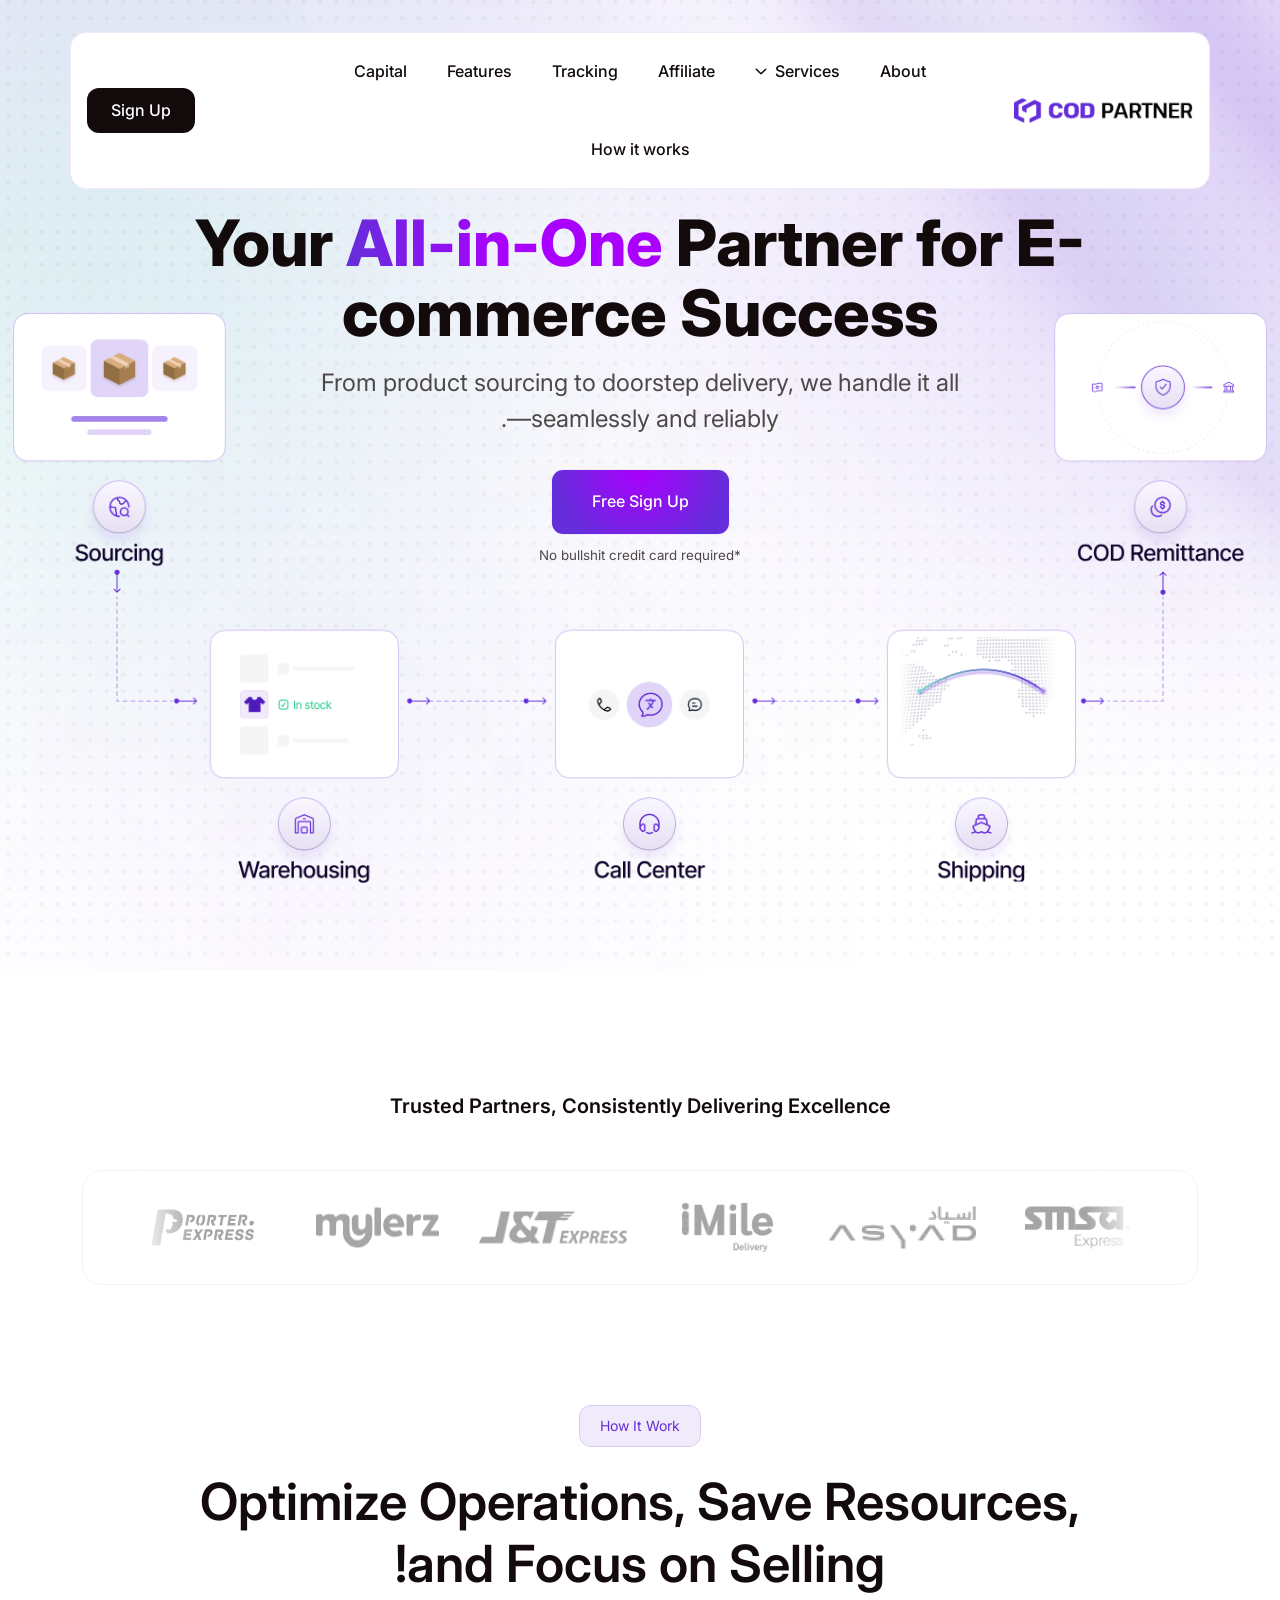
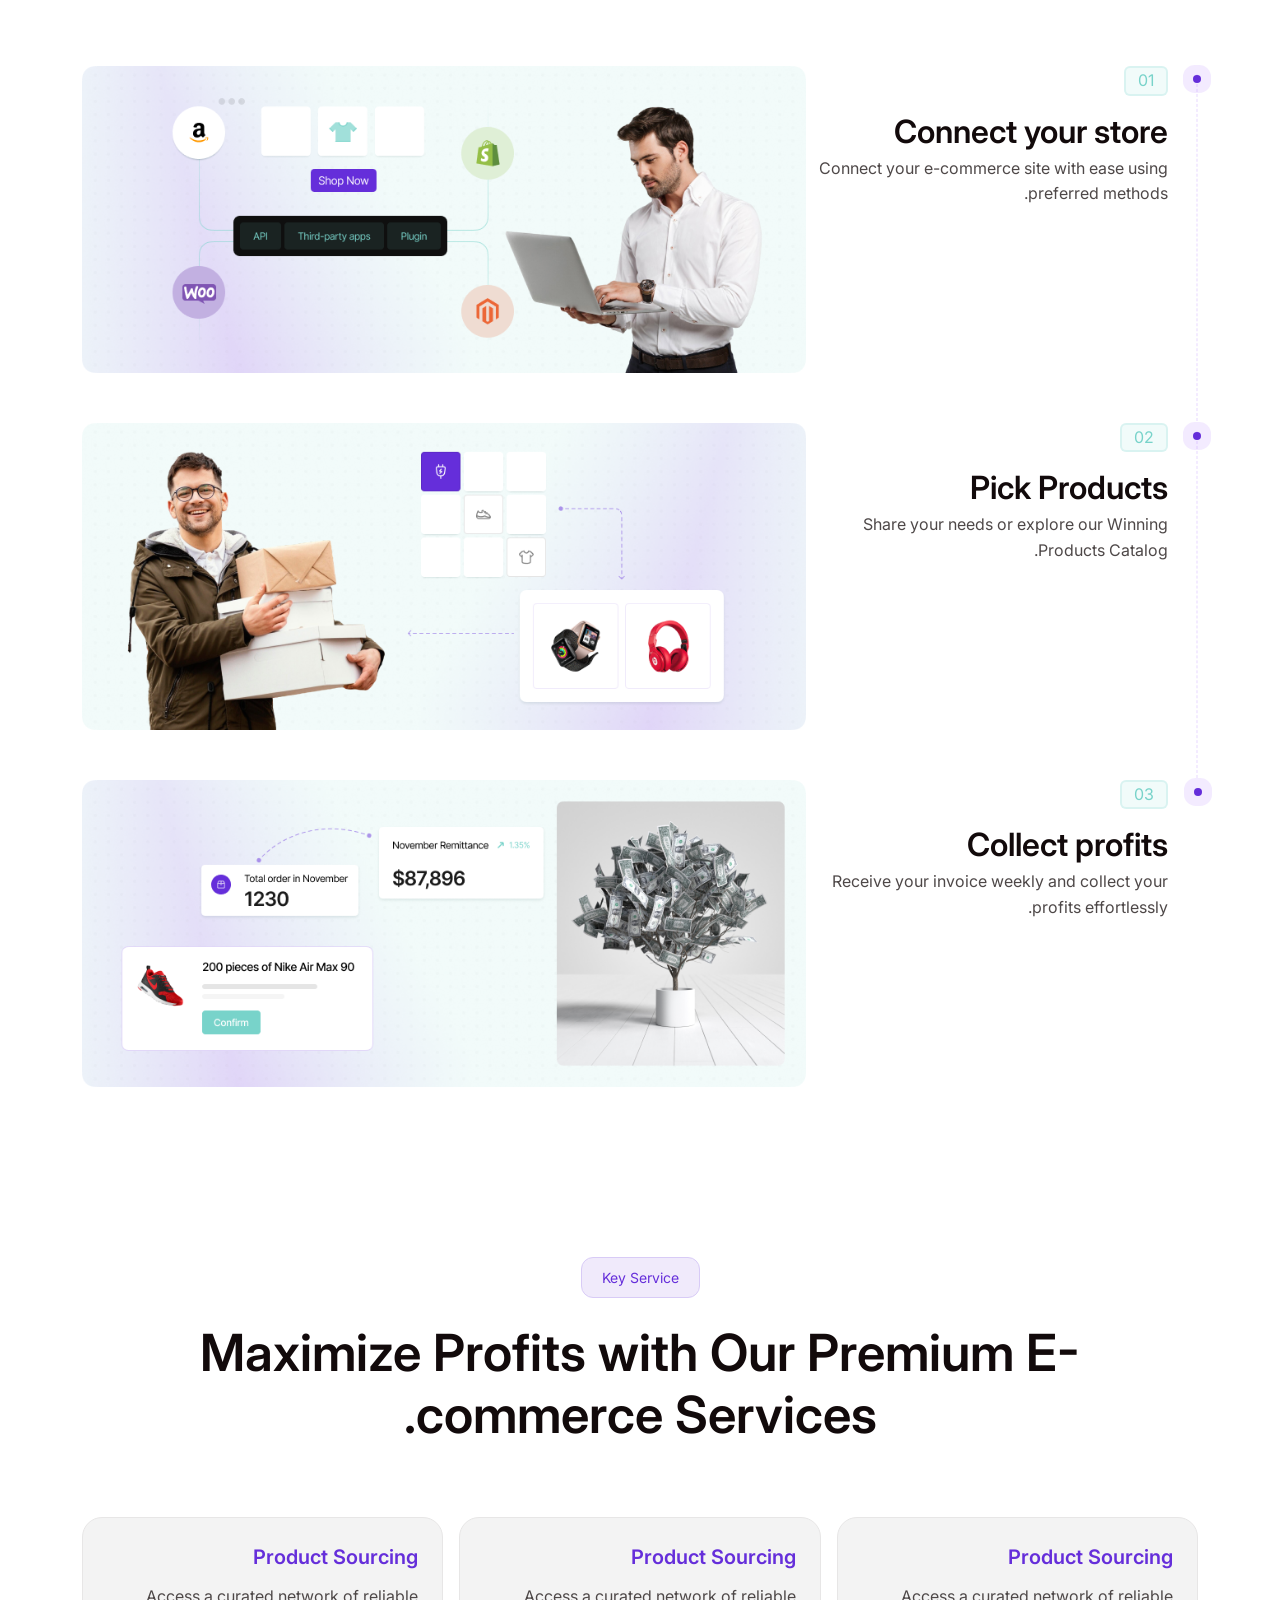
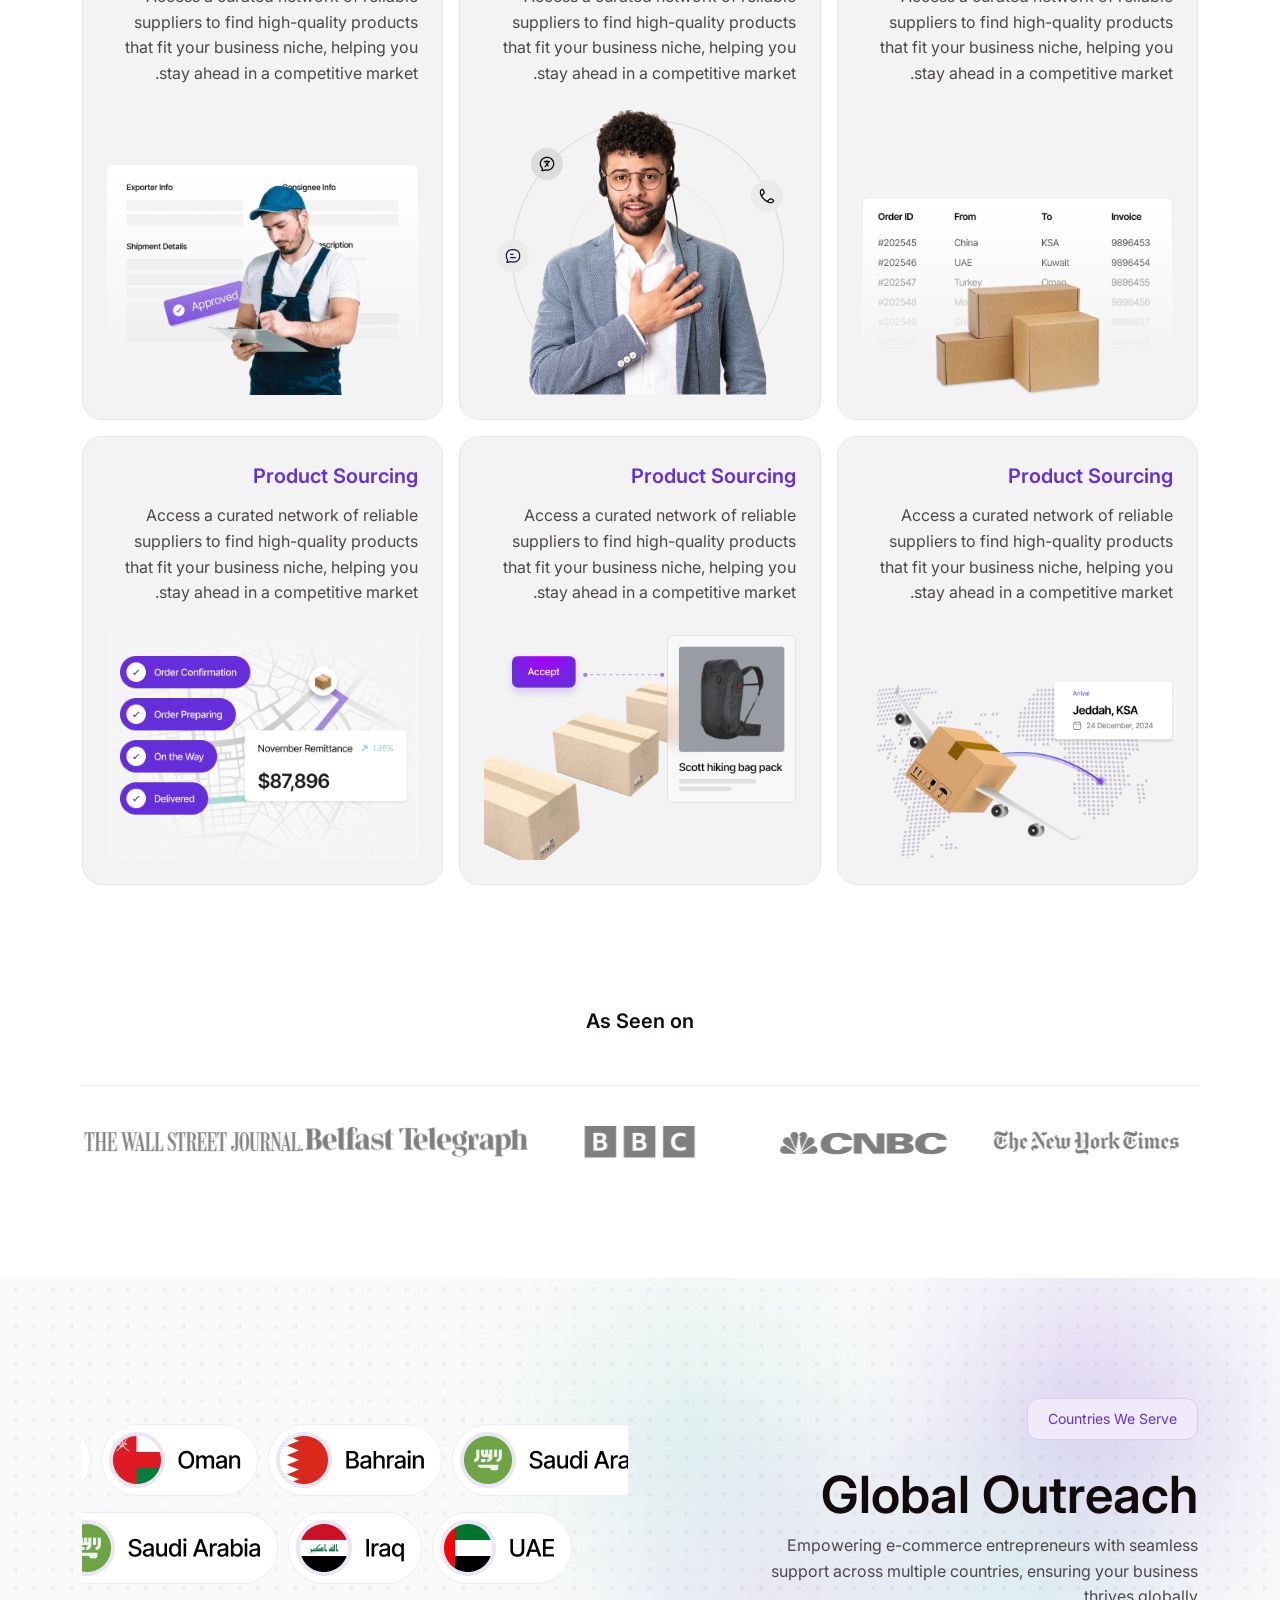
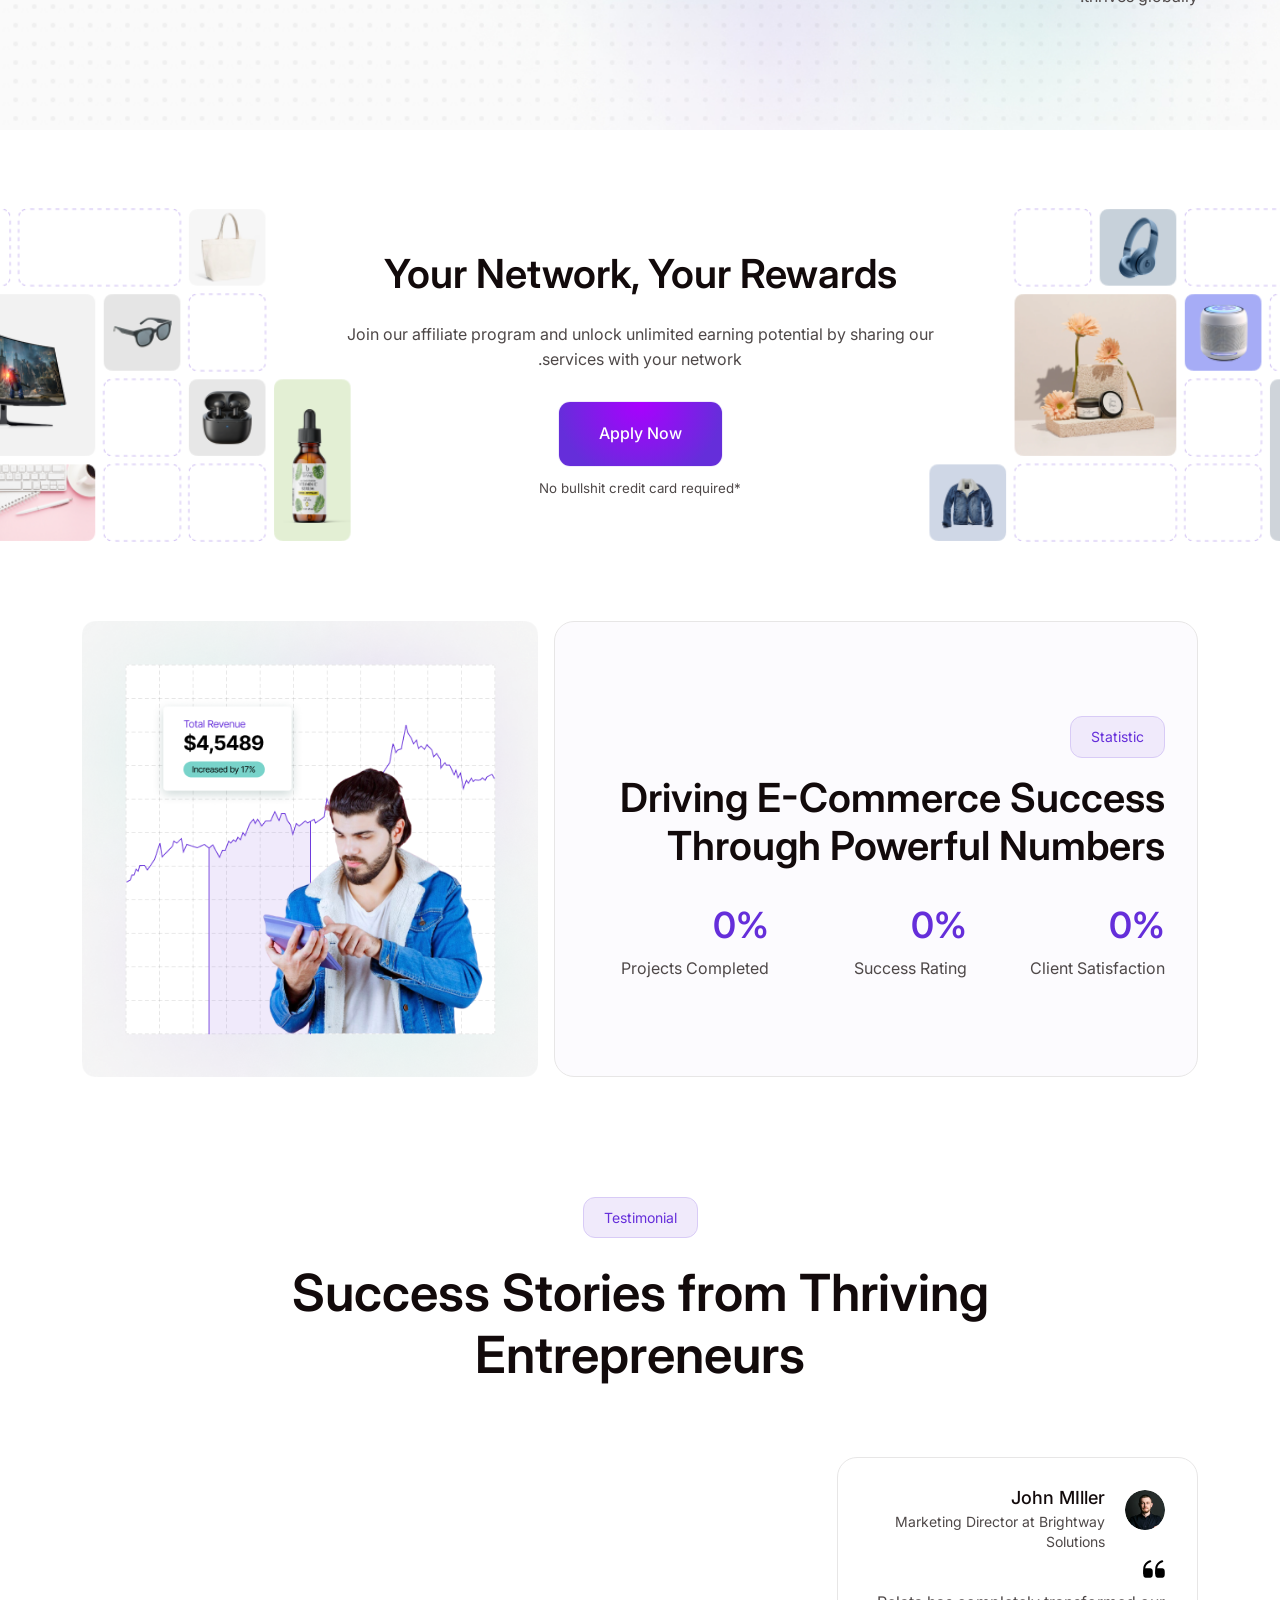
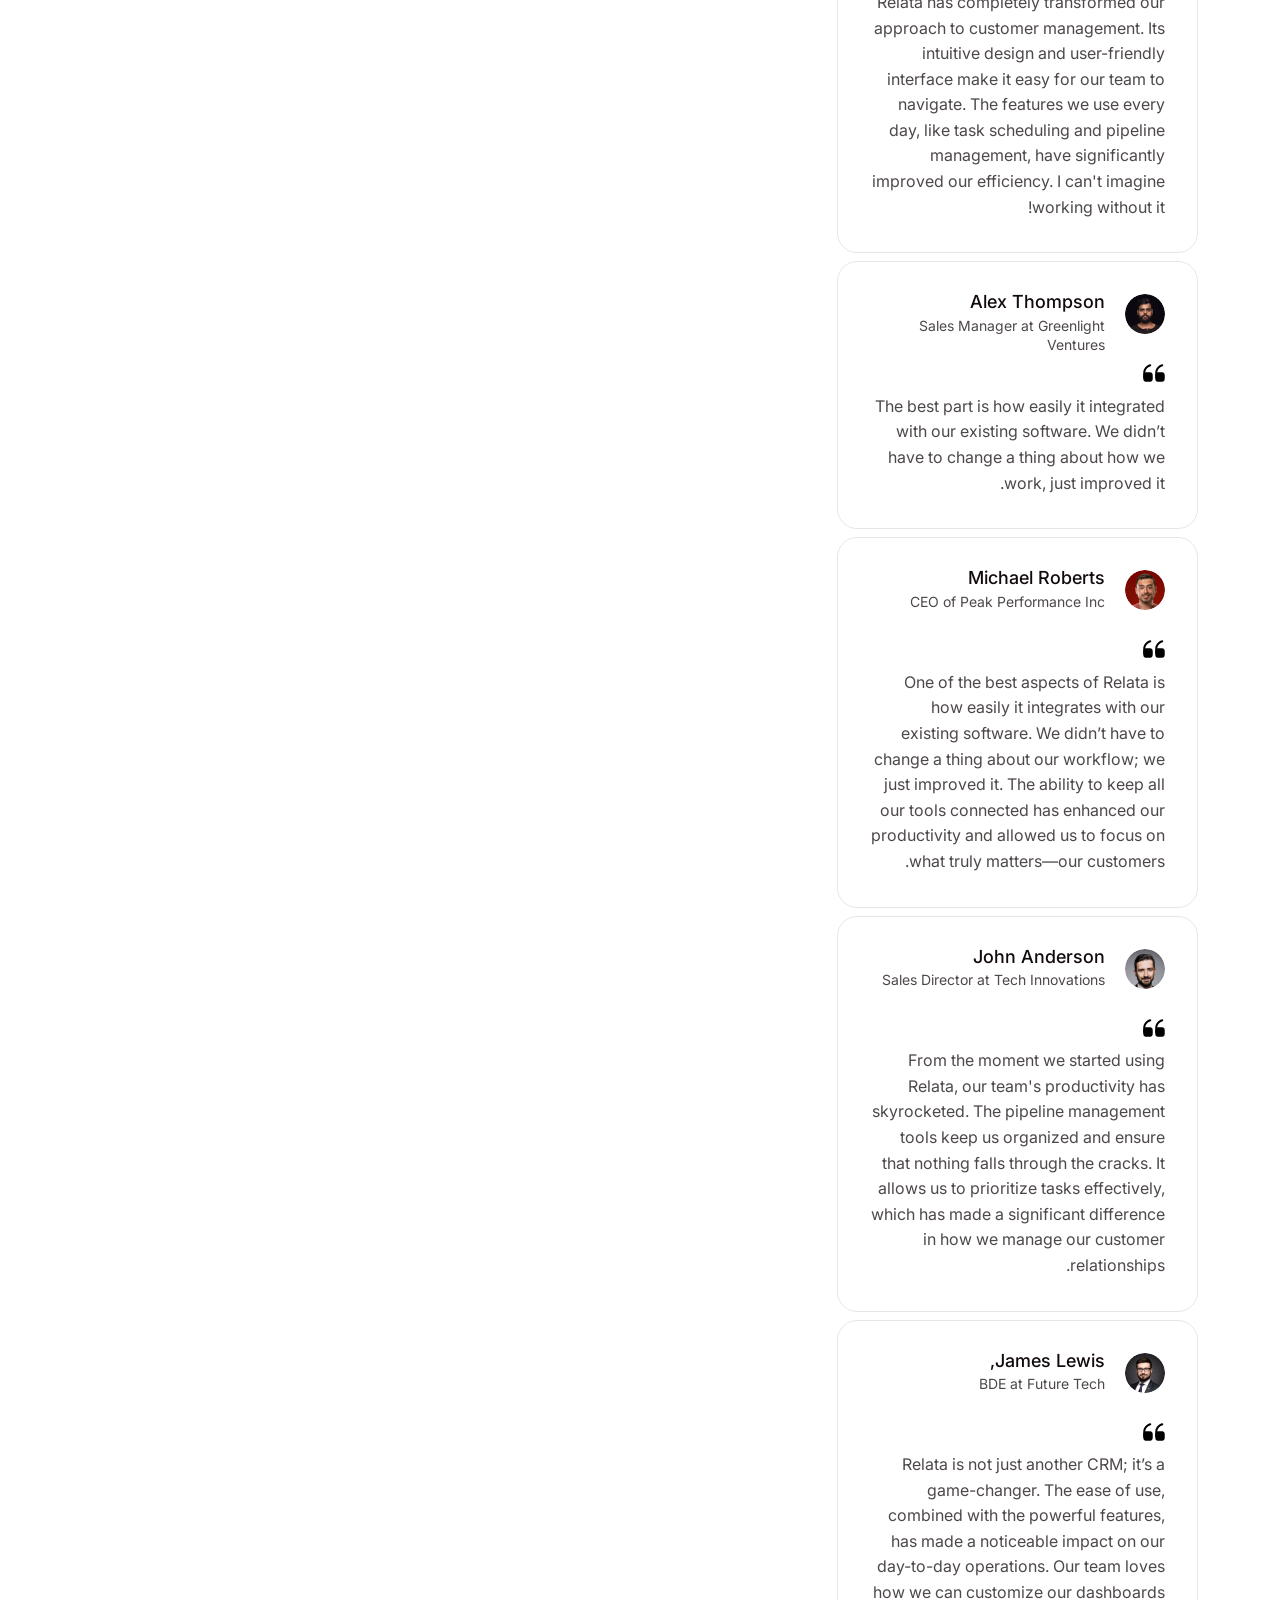
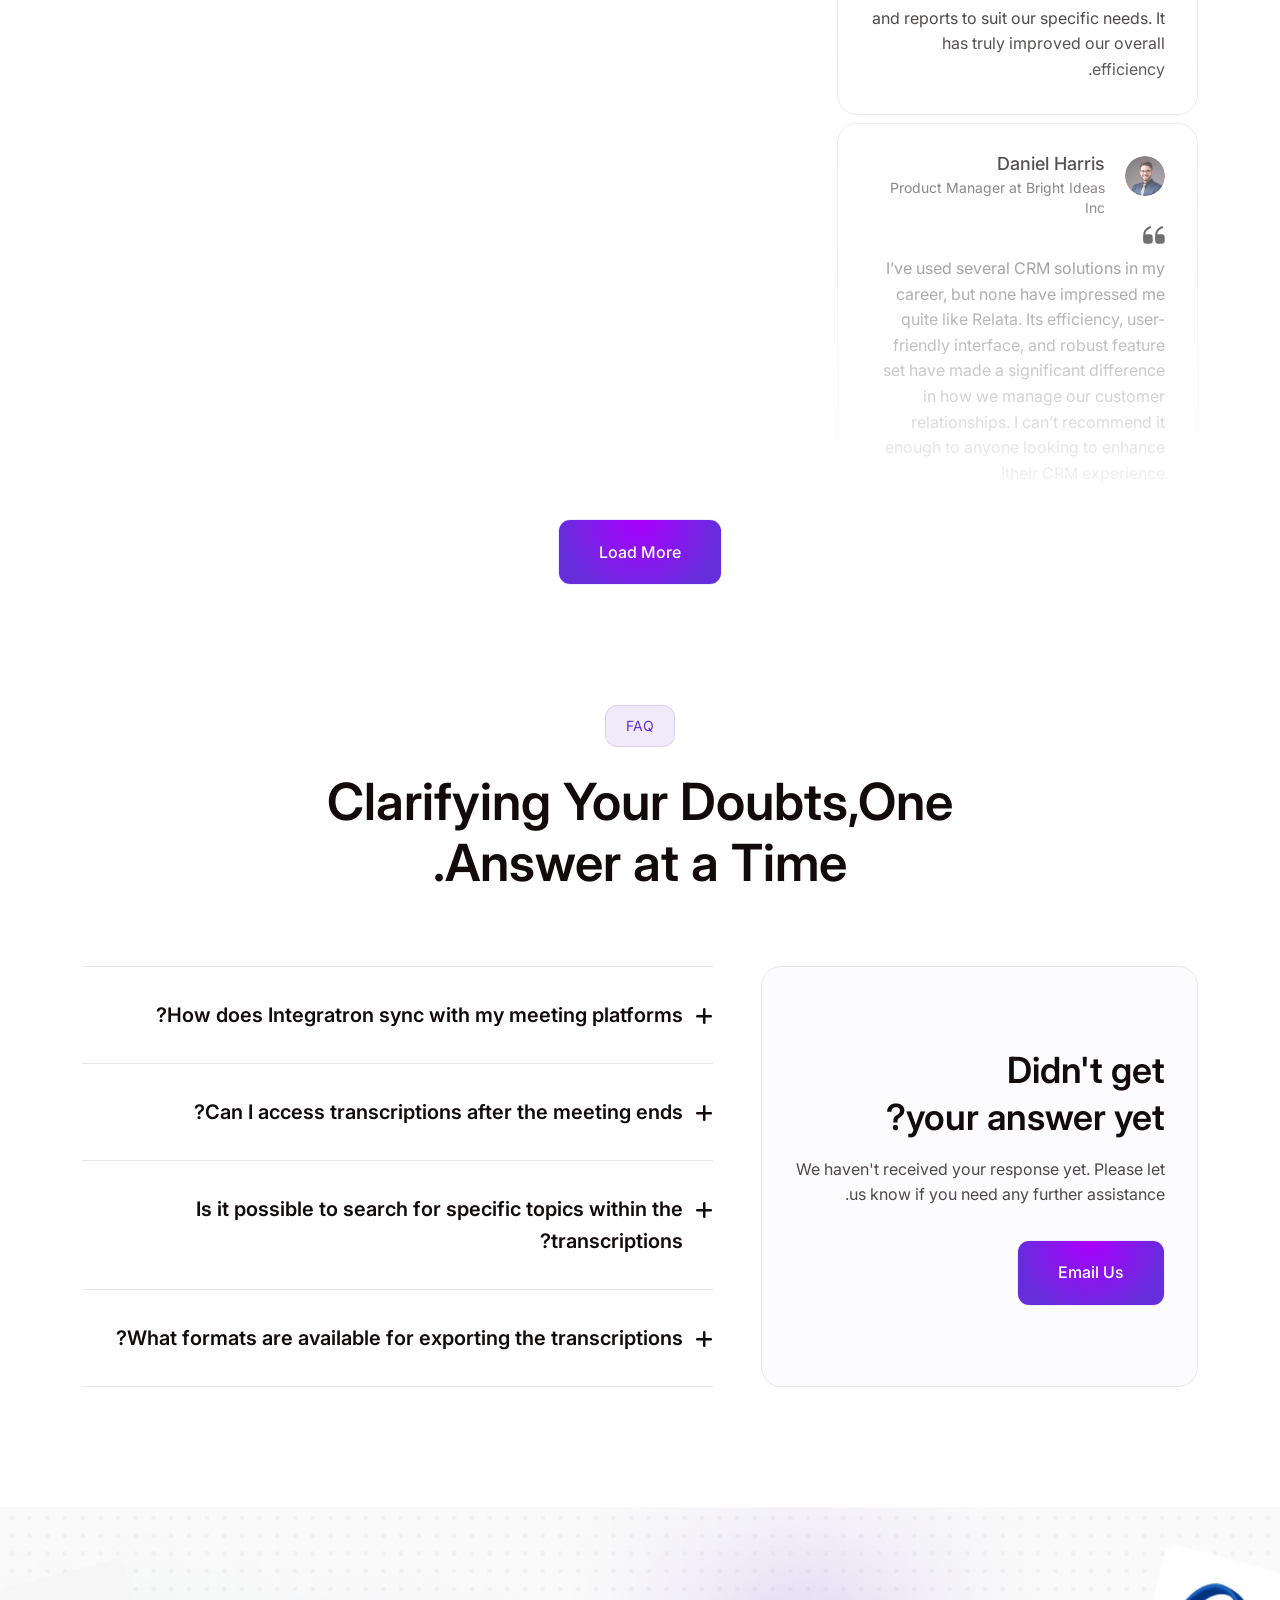
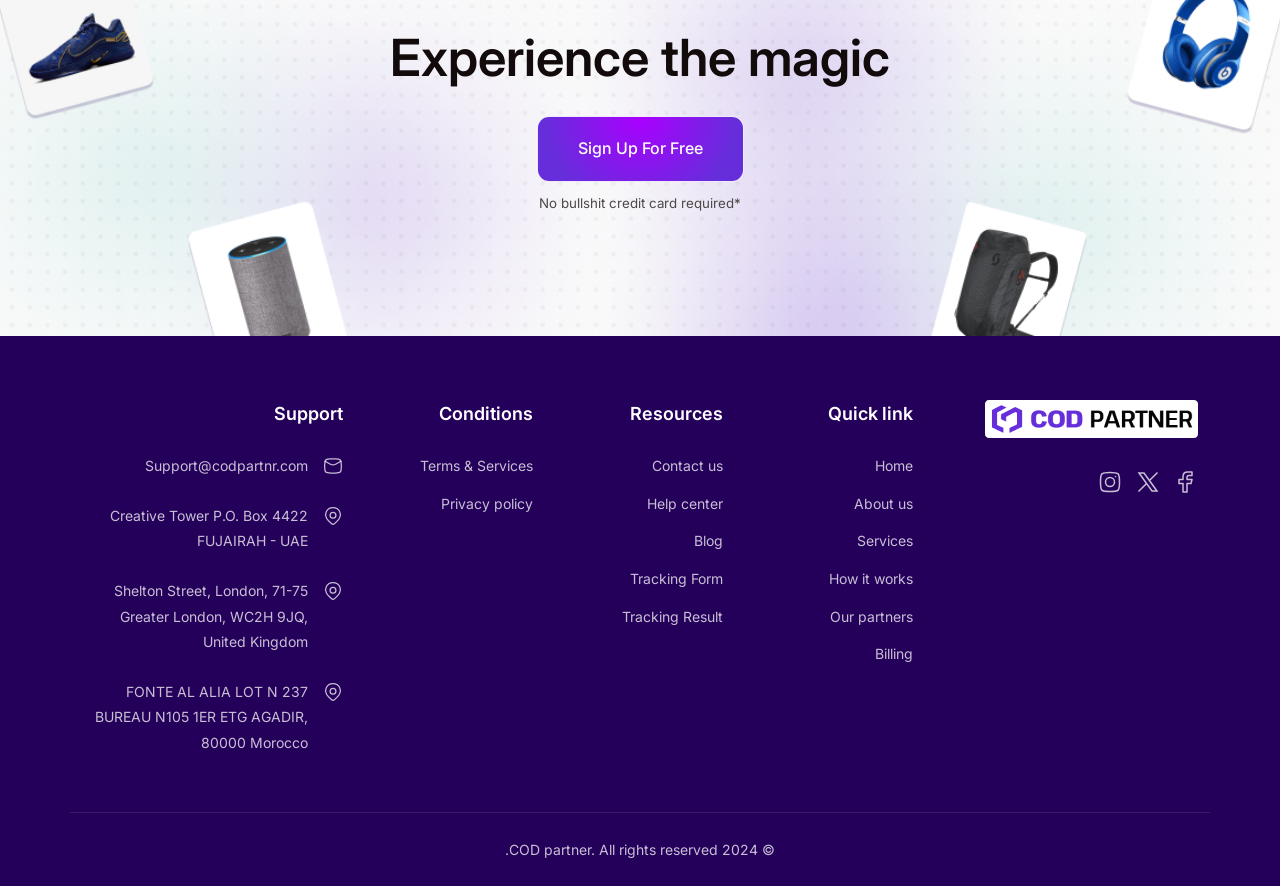
==== index.html @ 8f7ece94 "Added All Files" ====
<!DOCTYPE html>
<html lang="en" dir="rtl">

<head>
    <!-- Metadata and basic document setup -->
    <meta charset="UTF-8"> <!-- Character encoding for the document -->
    <meta name="viewport" content="width=device-width, initial-scale=1.0"> <!-- Makes the website responsive -->
    <meta http-equiv="X-UA-Compatible" content="ie=edge"> <!-- Ensures compatibility with older versions of IE -->
    <title>Cod-Partner | Your All-in-One Partner for E-commerce Success</title> <!-- Title of the document -->

    <!-- Favicon -->
    <link rel="icon" type="image/x-icon" href="./assets/images/favicon.ico"> <!-- Shortcut icon -->

    <!-- CSS files -->
    <link rel="stylesheet" href="./assets/css/main.css">
    <link rel="stylesheet" href="./assets/css/mobile-menu.css">
    <link rel="stylesheet" href="./assets/css/responsive.css">
    <link rel="stylesheet" href="./assets/css/rtl.css">
</head>

<body>

    <div class="page__wrapper">
        <!-- Navbar--area -->
         
        <div class="navbar__area">
            <div class="container p-0"> <!-- Container for page alignment -->
                <div class="navbar__row">

                    <div class="row align-items-center g-0"> <!-- Row for layout -->

                        <!-- Logo column -->
                        <div class="col-6 col-xl-2">
                            <a href="index.html" class="nav__logo">
                                <img src="./assets/images/logo-dark.png" alt="Floxse">
                            </a>
                        </div>

                        <!-- Button column -->
                        <div class="col-6 col-xl-2 order-xl-1 text-end">
                            <a href="/" class="button">
                                Sign Up
                            </a>
                            <button class="toggle__button ms-2 d-xl-none" type="button"><i
                                    class="fa-solid fa-bars-staggered"></i></button>
                        </div>

                        <!-- Navigation menu column -->
                        <nav class="col-12 col-xl-8 nav__menu">
                            <ul class="nav__list"> <!-- Navigation links -->
                                <li><a href="about-us.html">About</a></li>
                                <li class="mega__item">
                                    <a href="#">Services
                                     <span class="arrow"><i class="fa-regular fa-angle-down"></i></span>
                                    </a>
                                    <button class="toggle"><i class="fa-regular fa-plus"></i></button>
                                    <ul class="mega__menu">
                                        <li>
                                            <a href="./product-sourcing.html">
                                                <div class="icon"><svg xmlns="http://www.w3.org/2000/svg"
                                                        viewBox="0 0 24 24" fill="none" class="injected-svg"
                                                        data-src="https://cdn.hugeicons.com/icons/delivery-box-01-stroke-rounded.svg"
                                                        xmlns:xlink="http://www.w3.org/1999/xlink" role="img"
                                                        color="currentColor">
                                                        <path
                                                            d="M2 13.4286V8H22V13.4286C22 17.4692 22 19.4895 20.6983 20.7447C19.3965 22 17.3014 22 13.1111 22H10.8889C6.69863 22 4.6035 22 3.30175 20.7447C2 19.4895 2 17.4692 2 13.4286Z"
                                                            stroke="currentColor" stroke-width="1.5"
                                                            stroke-linecap="round" stroke-linejoin="round"></path>
                                                        <path
                                                            d="M2 8L2.96154 5.69231C3.70726 3.90257 4.08013 3.0077 4.8359 2.50385C5.59167 2 6.56112 2 8.5 2H15.5C17.4389 2 18.4083 2 19.1641 2.50385C19.9199 3.0077 20.2927 3.90257 21.0385 5.69231L22 8"
                                                            stroke="currentColor" stroke-width="1.5"
                                                            stroke-linecap="round"></path>
                                                        <path d="M12 8V2" stroke="currentColor" stroke-width="1.5"
                                                            stroke-linecap="round"></path>
                                                        <path d="M10 12H14" stroke="currentColor" stroke-width="1.5"
                                                            stroke-linecap="round"></path>
                                                    </svg></div>
                                                <div class="content">
                                                    <span class="title">Product Sourcing</span>
                                                    <span class="label">Find Products That Fit Your Business</span>
                                                </div>
                                            </a>
                                        </li>
                                        <li>
                                            <a href="./product-call-center.html">
                                                <div class="icon"><svg viewBox="0 0 22 20" fill="none"
                                                        xmlns="http://www.w3.org/2000/svg">
                                                        <path
                                                            d="M16 8.80445C16 8.45883 16 8.28603 16.052 8.13197C16.2032 7.68444 16.6018 7.51076 17.0011 7.32888C17.45 7.12442 17.6744 7.02219 17.8968 7.0042C18.1493 6.98378 18.4022 7.03818 18.618 7.15929C18.9041 7.31984 19.1036 7.62493 19.3079 7.87302C20.2513 9.01885 20.7229 9.59176 20.8955 10.2236C21.0348 10.7334 21.0348 11.2666 20.8955 11.7764C20.6438 12.6979 19.8485 13.4704 19.2598 14.1854C18.9587 14.5511 18.8081 14.734 18.618 14.8407C18.4022 14.9618 18.1493 15.0162 17.8968 14.9958C17.6744 14.9778 17.45 14.8756 17.0011 14.6711C16.6018 14.4892 16.2032 14.3156 16.052 13.868C16 13.714 16 13.5412 16 13.1955V8.80445Z"
                                                            stroke="currentColor" stroke-width="1.5" />
                                                        <path
                                                            d="M6 8.80462C6 8.36937 5.98778 7.97821 5.63591 7.6722C5.50793 7.5609 5.33825 7.48361 4.99891 7.32905C4.55001 7.12458 4.32556 7.02235 4.10316 7.00436C3.43591 6.9504 3.07692 7.40581 2.69213 7.87318C1.74875 9.01901 1.27706 9.59193 1.10446 10.2237C0.965178 10.7336 0.965178 11.2668 1.10446 11.7766C1.3562 12.6981 2.15152 13.4705 2.74021 14.1856C3.11129 14.6363 3.46577 15.0475 4.10316 14.996C4.32556 14.978 4.55001 14.8757 4.99891 14.6713C5.33825 14.5167 5.50793 14.4394 5.63591 14.3281C5.98778 14.0221 6 13.631 6 13.1957V8.80462Z"
                                                            stroke="currentColor" stroke-width="1.5" />
                                                        <path d="M4 7C4 3.68629 7.13401 1 11 1C14.866 1 18 3.68629 18 7"
                                                            stroke="currentColor" stroke-width="1.5"
                                                            stroke-linecap="square" stroke-linejoin="round" />
                                                        <path d="M18 15V15.8C18 17.5673 16.2091 19 14 19H12"
                                                            stroke="currentColor" stroke-width="1.5"
                                                            stroke-linecap="round" stroke-linejoin="round" />
                                                    </svg></div>
                                                <div class="content">
                                                    <span class="title">Call Center</span>
                                                    <span class="label">24/7 Support for Your Customers</span>
                                                </div>
                                            </a>
                                        </li>
                                        <li>
                                            <a href="./product-call-center.html">
                                                <div class="icon"><svg width="24" height="24" viewBox="0 0 24 24"
                                                        fill="none" xmlns="http://www.w3.org/2000/svg">
                                                        <path
                                                            d="M9.99128 15C9.99128 14.0015 9.90819 11.6348 8.15796 8.26951C7.38157 6.77671 7.39203 5.2142 7.6806 3.98372C7.77486 3.58177 8.01266 3.37651 8.33553 3.15508C8.70845 2.89932 8.89491 2.77143 9.08803 2.66275C9.70688 2.31447 10.393 2.10186 11.1006 2.03909C11.6881 1.98697 12.3119 1.98697 12.8994 2.03909C13.607 2.10186 14.2931 2.31447 14.912 2.66275C15.1051 2.77143 15.2916 2.89932 15.6645 3.15508C15.9873 3.37651 16.2251 3.58177 16.3194 3.98372C16.608 5.2142 16.6184 6.77671 15.842 8.26951C14.0918 11.6348 14.0087 14.0015 14.0087 15"
                                                            stroke="currentColor" stroke-width="1.5"
                                                            stroke-linecap="round" stroke-linejoin="round" />
                                                        <path
                                                            d="M7.0883 17.7351C7.52832 16.4151 7.74832 15.755 8.2721 15.3775C8.79587 15 9.49159 15 10.883 15H13.117C14.5084 15 15.2041 15 15.7279 15.3775C16.2517 15.755 16.4717 16.4151 16.9117 17.7351L17 18H7L7.0883 17.7351Z"
                                                            stroke="currentColor" stroke-width="1.5" />
                                                        <path
                                                            d="M4.25262 20.1823C4.46592 19.645 4.57257 19.3764 4.72208 19.1551C5.10369 18.5902 5.70937 18.1937 6.40325 18.0545C6.67511 18 6.97885 18 7.58633 18L16.4137 18C17.0212 18 17.3249 18 17.5967 18.0545C18.2906 18.1937 18.8963 18.5902 19.2779 19.1551C19.4274 19.3764 19.5341 19.645 19.7474 20.1823C19.9125 20.5983 19.9951 20.8063 19.9996 20.9744C20.0115 21.4099 19.7234 21.8025 19.2876 21.945C19.1194 22 18.8842 22 18.4139 22H5.5861C5.11579 22 4.88064 22 4.71244 21.945C4.27658 21.8025 3.98853 21.4099 4.00035 20.9744C4.00491 20.8063 4.08748 20.5983 4.25262 20.1823Z"
                                                            stroke="currentColor" stroke-width="1.5" />
                                                    </svg></div>
                                                <div class="content">
                                                    <span class="title">Custom Clearance</span>
                                                    <span class="label">Smooth Customs Clearance, Zero Hassle</span>
                                                </div>
                                            </a>
                                        </li>
                                        <li>
                                            <a href="./product-remittance.html">
                                                <div class="icon"><svg width="24" height="24" viewBox="0 0 24 24"
                                                        fill="none" xmlns="http://www.w3.org/2000/svg">
                                                        <path
                                                            d="M12.663 8.5C12.663 8.08579 12.3273 7.75 11.913 7.75C11.4988 7.75 11.163 8.08579 11.163 8.5L12.663 8.5ZM11.163 15.5C11.163 15.9142 11.4988 16.25 11.913 16.25C12.3273 16.25 12.663 15.9142 12.663 15.5H11.163ZM12.9857 10.4539C13.2363 10.7836 13.7068 10.8477 14.0366 10.5971C14.3664 10.3464 14.4305 9.87592 14.1798 9.54615L12.9857 10.4539ZM10.7472 13.6022C10.4385 13.326 9.9644 13.3523 9.68816 13.6609C9.41193 13.9696 9.43821 14.4437 9.74687 14.72L10.7472 13.6022ZM11.913 11.1493C11.2657 11.1493 10.971 11.0437 10.8538 10.9647C10.8 10.9285 10.75 10.8874 10.75 10.6895H9.25C9.25 11.271 9.46084 11.8349 10.0158 12.2088C10.5072 12.5398 11.169 12.6493 11.913 12.6493V11.1493ZM10.75 10.6895C10.75 10.594 10.8008 10.446 11.0056 10.2949C11.2101 10.1439 11.5285 10.0279 11.913 10.0279V8.52793C11.241 8.52793 10.6029 8.7279 10.115 9.08785C9.62743 9.44762 9.25 10.0054 9.25 10.6895H10.75ZM13.25 13.3109C13.25 13.5328 13.1711 13.6505 13.0026 13.7518C12.7885 13.8804 12.4212 13.9724 11.913 13.9724V15.4724C12.5575 15.4724 13.2337 15.3628 13.7749 15.0376C14.3617 14.6852 14.75 14.0971 14.75 13.3109H13.25ZM11.913 12.6493C12.5664 12.6493 12.9071 12.7499 13.0685 12.8552C13.1626 12.9165 13.25 13.0063 13.25 13.3109H14.75C14.75 12.6072 14.4896 11.9912 13.888 11.5988C13.3538 11.2504 12.651 11.1493 11.913 11.1493V12.6493ZM12.663 9.27793L12.663 8.5L11.163 8.5L11.163 9.27793L12.663 9.27793ZM11.163 14.7224V15.5H12.663V14.7224H11.163ZM11.913 10.0279C12.4479 10.0279 12.8287 10.2474 12.9857 10.4539L14.1798 9.54615C13.6817 8.89083 12.8126 8.52793 11.913 8.52793V10.0279ZM11.913 13.9724C11.3796 13.9724 10.9651 13.7972 10.7472 13.6022L9.74687 14.72C10.2909 15.2068 11.0853 15.4724 11.913 15.4724V13.9724Z"
                                                            fill="currentColor" />
                                                        <path
                                                            d="M21.9644 4.50618C21.9644 4.50618 22.1405 2.72145 21.7095 2.29051M19.4941 2.03713C19.4941 2.03713 21.276 1.85702 21.7095 2.29051M21.7095 2.29051L19 5"
                                                            stroke="currentColor" stroke-width="1.5"
                                                            stroke-linecap="round" stroke-linejoin="round" />
                                                        <path
                                                            d="M21.9644 19.4938C21.9644 19.4938 22.1405 21.2785 21.7095 21.7095M19.4941 21.9629C19.4941 21.9629 21.276 22.143 21.7095 21.7095M21.7095 21.7095L19 19"
                                                            stroke="currentColor" stroke-width="1.5"
                                                            stroke-linecap="round" stroke-linejoin="round" />
                                                        <path
                                                            d="M2.29048 2.29047L5 4.99997M2.29048 2.29047C2.72397 1.85699 4.50593 2.0371 4.50593 2.0371M2.29048 2.29047C1.85953 2.72142 2.03561 4.50614 2.03561 4.50614"
                                                            stroke="currentColor" stroke-width="1.5"
                                                            stroke-linecap="round" stroke-linejoin="round" />
                                                        <path
                                                            d="M2.29048 21.7095L5 19M2.29048 21.7095C2.72397 22.143 4.50593 21.9629 4.50593 21.9629M2.29048 21.7095C1.85953 21.2786 2.03561 19.4939 2.03561 19.4939"
                                                            stroke="currentColor" stroke-width="1.5"
                                                            stroke-linecap="round" stroke-linejoin="round" />
                                                        <path
                                                            d="M19 12C19 15.866 15.866 19 12 19C8.13401 19 5 15.866 5 12C5 8.13401 8.13401 5 12 5C15.866 5 19 8.13401 19 12Z"
                                                            stroke="currentColor" stroke-width="1.5" />
                                                    </svg></div>
                                                <div class="content">
                                                    <span class="title">COD & Income Transfer</span>
                                                    <span class="label">Easy COD & Quick Income Transfers</span>
                                                </div>
                                            </a>
                                        </li>
                                        <li>
                                            <a href="./product-warehousing.html">
                                                <div class="icon"><svg width="24" height="24" viewBox="0 0 24 24"
                                                        fill="none" xmlns="http://www.w3.org/2000/svg">
                                                        <path
                                                            d="M11.224 2.65668L3.724 5.81468C3.36128 5.96738 3.05168 6.22369 2.83395 6.55152C2.61623 6.87935 2.50006 7.26414 2.5 7.65768V21.4997H5.5V10.4997C5.5 10.2345 5.60536 9.98011 5.79289 9.79257C5.98043 9.60504 6.23478 9.49968 6.5 9.49968H17.5C17.7652 9.49968 18.0196 9.60504 18.2071 9.79257C18.3946 9.98011 18.5 10.2345 18.5 10.4997V21.4997H21.5V7.65768C21.4999 7.26414 21.3838 6.87935 21.166 6.55152C20.9483 6.22369 20.6387 5.96738 20.276 5.81468L12.776 2.65668C12.5304 2.55327 12.2665 2.5 12 2.5C11.7335 2.5 11.4696 2.55327 11.224 2.65668Z"
                                                            stroke="currentColor" stroke-width="1.5"
                                                            stroke-linecap="square" stroke-linejoin="round" />
                                                        <path d="M11 6.5H13" stroke="currentColor" stroke-width="1.5"
                                                            stroke-linecap="round" />
                                                        <path
                                                            d="M14 15.5H10C9.73478 15.5 9.48043 15.6054 9.29289 15.7929C9.10536 15.9804 9 16.2348 9 16.5V20.5C9 20.7652 9.10536 21.0196 9.29289 21.2071C9.48043 21.3946 9.73478 21.5 10 21.5H14C14.2652 21.5 14.5196 21.3946 14.7071 21.2071C14.8946 21.0196 15 20.7652 15 20.5V16.5C15 16.2348 14.8946 15.9804 14.7071 15.7929C14.5196 15.6054 14.2652 15.5 14 15.5Z"
                                                            stroke="currentColor" stroke-width="1.5"
                                                            stroke-linecap="square" stroke-linejoin="round" />
                                                    </svg></div>
                                                <div class="content">
                                                    <span class="title">Warehousing & Fulfilment</span>
                                                    <span class="label">Reliable Warehousing & Fast Fulfillment</span>
                                                </div>
                                            </a>
                                        </li>
                                        <li>
                                            <a href="./product-delivary.html">
                                                <div class="icon"><svg width="24" height="24" viewBox="0 0 24 24"
                                                        fill="none" xmlns="http://www.w3.org/2000/svg">
                                                        <path
                                                            d="M19.5 17.5C19.5 18.8807 18.3807 20 17 20C15.6193 20 14.5 18.8807 14.5 17.5C14.5 16.1193 15.6193 15 17 15C18.3807 15 19.5 16.1193 19.5 17.5Z"
                                                            stroke="currentColor" stroke-width="1.5" />
                                                        <path
                                                            d="M9.5 17.5C9.5 18.8807 8.38071 20 7 20C5.61929 20 4.5 18.8807 4.5 17.5C4.5 16.1193 5.61929 15 7 15C8.38071 15 9.5 16.1193 9.5 17.5Z"
                                                            stroke="currentColor" stroke-width="1.5" />
                                                        <path
                                                            d="M14.5 17.5H9.5M19.5 17.5H20.2632C20.4831 17.5 20.5931 17.5 20.6855 17.4885C21.3669 17.4036 21.9036 16.8669 21.9885 16.1855C22 16.0931 22 15.9831 22 15.7632V13C22 9.41015 19.0899 6.5 15.5 6.5M15 15.5V7C15 5.58579 15 4.87868 14.5607 4.43934C14.1213 4 13.4142 4 12 4H5C3.58579 4 2.87868 4 2.43934 4.43934C2 4.87868 2 5.58579 2 7V15C2 15.9346 2 16.4019 2.20096 16.75C2.33261 16.978 2.52197 17.1674 2.75 17.299C3.09808 17.5 3.56538 17.5 4.5 17.5"
                                                            stroke="currentColor" stroke-width="1.5"
                                                            stroke-linecap="round" stroke-linejoin="round" />
                                                        <path d="M6.5 7V10.9998M10.5 7V10.9998" stroke="currentColor"
                                                            stroke-width="1.5" stroke-linecap="round"
                                                            stroke-linejoin="round" />
                                                    </svg></div>
                                                <div class="content">
                                                    <span class="title">Shipping & Delivery</span>
                                                    <span class="label">Fast Shipping & Reliable Delivery</span>
                                                </div>
                                            </a>
                                        </li>
                                    </ul>
                                </li>
                                <li><a href="./affiliate.html">Affiliate</a></li>
                                <li><a href="./tracking-form.html">Tracking</a></li>
                                <li><a href="./features.html">Features</a></li>
                                <li><a href="./capital.html">Capital</a></li>
                                <li><a href="./how-it-works.html">How it works</a></li>
                            </ul>
                        </nav>
                    </div>
                </div>
            </div>
        </div>



        <!-- Header-Area -->
        <header class="header__area">
            <div class="container">
                <div class="row justify-content-center">
                    <div class="col-lg-10 text-center">
                        <h1 class="header__title" data-aos="fade-up" data-aos-duration="1000" data-aos-delay="0">Your
                            <span class="gradient__color">All-in-One</span> Partner for
                            E-commerce Success</h1>
                        <div class="header__subtitle" data-aos="fade-up" data-aos-duration="1000" data-aos-delay="100">
                            <p>From product sourcing to doorstep delivery, we handle it all—seamlessly and reliably.</p>
                        </div>
                        <a href="/" class="button primary" data-aos="fade-up" data-aos-duration="1000"
                            data-aos-delay="200">Free Sign up</a>
                        <p data-aos="fade-up" data-aos-duration="1000" data-aos-delay="300"><small>*No bullshit credit
                                card required</small></p>
                    </div>
                </div>
            </div>
            <div class="header__image" data-aos="zoom-out-up" data-aos-duration="1000" data-aos-delay="0">
                <img src="./assets/images/header-image.png" alt="">
            </div>
        </header>


        <section class="trusted__partners section__padding_top">
            <div class="container">
                <div class="section__title mb-0">
                    <h6 class="title mb-3 mb-lg-5" data-aos="fade-up" data-aos-duration="1000" data-aos-delay="0">
                        Trusted Partners, Consistently Delivering Excellence</h6>
                </div>
                <div class="swiper partners__slider" data-aos="fade-up" data-aos-duration="1000" data-aos-delay="100">
                    <div class="swiper-wrapper">
                        <div class="swiper-slide">
                            <div class="single__image"><img src="./assets/images/partner-logo-43.png" alt="T Express">
                            </div>
                        </div>
                        <div class="swiper-slide">
                            <div class="single__image"><img src="./assets/images/partner-logo-44.png"
                                    alt="Porter Express"></div>
                        </div>
                        <div class="swiper-slide">
                            <div class="single__image"><img src="./assets/images/partner-logo-45.png"
                                    alt="SMSA Express"></div>
                        </div>
                        <div class="swiper-slide">
                            <div class="single__image"><img src="./assets/images/partner-logo-46.png" alt="Mylerz">
                            </div>
                        </div>
                        <div class="swiper-slide">
                            <div class="single__image"><img src="./assets/images/partner-logo-47.png"
                                    alt="iMile Delivery"></div>
                        </div>
                        <div class="swiper-slide">
                            <div class="single__image"><img src="./assets/images/partner-logo-48.png" alt="ASYA"></div>
                        </div>
                        <div class="swiper-slide">
                            <div class="single__image"><img src="./assets/images/partner-logo-43.png" alt="T Express">
                            </div>
                        </div>
                        <div class="swiper-slide">
                            <div class="single__image"><img src="./assets/images/partner-logo-44.png"
                                    alt="Porter Express"></div>
                        </div>
                        <div class="swiper-slide">
                            <div class="single__image"><img src="./assets/images/partner-logo-45.png"
                                    alt="SMSA Express"></div>
                        </div>
                        <div class="swiper-slide">
                            <div class="single__image"><img src="./assets/images/partner-logo-46.png" alt="Mylerz">
                            </div>
                        </div>
                        <div class="swiper-slide">
                            <div class="single__image"><img src="./assets/images/partner-logo-47.png"
                                    alt="iMile Delivery"></div>
                        </div>
                        <div class="swiper-slide">
                            <div class="single__image"><img src="./assets/images/partner-logo-48.png" alt="ASYA"></div>
                        </div>
                    </div>
                </div>
            </div>
        </section>

    </div>

    <!-- Hwo It Work Section -->
    <section class="how_it_work section__padding_top">
        <div class="container">
            <div class="row justify-content-center">
                <div class="col-lg-10">
                    <div class="section__title">
                        <div class="capsol" data-aos="fade-up" data-aos-duration="1000" data-aos-delay="0">How It Work
                        </div>
                        <h2 class="title mb-0" data-aos="fade-up" data-aos-duration="1000" data-aos-delay="100">Optimize
                            Operations, Save Resources, and Focus on Selling!</h2>
                    </div>
                </div>
            </div>
            <div class="single__work__item">
                <div class="row g-0 mt-0">
                    <div class="col-lg-4">
                        <div class="single__work">
                            <div class="dot"></div>
                            <div class="number">01</div>
                            <h5 class="title">Connect your store</h5>
                            <p>Connect your e-commerce site with ease using preferred methods.</p>
                        </div>
                    </div>
                    <div class="col-lg-8">
                        <figure class="single__image">
                            <img src="./assets/images/single-work1.png" alt="">
                        </figure>
                    </div>
                </div>
            </div>
            <div class="single__work__item">
                <div class="row g-0 mt-0">
                    <div class="col-lg-4">
                        <div class="single__work">
                            <div class="dot"></div>
                            <div class="number">02</div>
                            <h5 class="title">Pick Products</h5>
                            <p>Share your needs or explore our Winning Products Catalog.</p>
                        </div>
                    </div>
                    <div class="col-lg-8">
                        <figure class="single__image">
                            <img src="./assets/images/single-work2.png" alt="">
                        </figure>
                    </div>
                </div>
            </div>
            <div class="single__work__item">
                <div class="row g-0 mt-0">
                    <div class="col-lg-4">
                        <div class="single__work">
                            <div class="dot"></div>
                            <div class="number">03</div>
                            <h5 class="title">Collect profits</h5>
                            <p>Receive your invoice weekly and collect your profits effortlessly.</p>
                        </div>
                    </div>
                    <div class="col-lg-8">
                        <figure class="single__image">
                            <img src="./assets/images/single-work3.png" alt="">
                        </figure>
                    </div>
                </div>
            </div>

        </div>
    </section>


    <div class="page__wrapper">


        <!-- Key Service Section -->
        <section class="service_section section__padding_top">
            <div class="container">
                <div class="row justify-content-center">
                    <div class="col-lg-10">
                        <div class="section__title">
                            <div class="capsol" data-aos="fade-up" data-aos-duration="1000" data-aos-delay="0">Key
                                Service</div>
                            <h2 class="title mb-0" data-aos="fade-up" data-aos-duration="1000" data-aos-delay="100">
                                Maximize Profits with Our Premium E-commerce Services.</h2>
                        </div>
                    </div>
                </div>
                <div class="row g-3 row-cols-1 row-cols-lg-2 row-cols-xl-3">
                    <div class="col">
                        <div class="service__item" data-aos="fade-up" data-aos-duration="1000" data-aos-delay="100">
                            <h5 class="title">Product Sourcing</h5>
                            <div class="info">Access a curated network of reliable suppliers to find high-quality
                                products that fit your business niche, helping you stay ahead in a competitive market.
                            </div>
                            <figure class="thumb">
                                <img src="./assets/images/service-1.png" alt="">
                            </figure>
                        </div>
                    </div>
                    <div class="col">
                        <div class="service__item" data-aos="fade-up" data-aos-duration="1000" data-aos-delay="200">
                            <h5 class="title">Product Sourcing</h5>
                            <div class="info">Access a curated network of reliable suppliers to find high-quality
                                products that fit your business niche, helping you stay ahead in a competitive market.
                            </div>
                            <figure class="thumb">
                                <img src="./assets/images/service-2.png" alt="">
                            </figure>
                        </div>
                    </div>
                    <div class="col">
                        <div class="service__item" data-aos="fade-up" data-aos-duration="1000" data-aos-delay="300">
                            <h5 class="title">Product Sourcing</h5>
                            <div class="info">Access a curated network of reliable suppliers to find high-quality
                                products that fit your business niche, helping you stay ahead in a competitive market.
                            </div>
                            <figure class="thumb">
                                <img src="./assets/images/service-3.png" alt="">
                            </figure>
                        </div>
                    </div>
                    <div class="col">
                        <div class="service__item" data-aos="fade-up" data-aos-duration="1000" data-aos-delay="100">
                            <h5 class="title">Product Sourcing</h5>
                            <div class="info">Access a curated network of reliable suppliers to find high-quality
                                products that fit your business niche, helping you stay ahead in a competitive market.
                            </div>
                            <figure class="thumb">
                                <img src="./assets/images/service-4.png" alt="">
                            </figure>
                        </div>
                    </div>
                    <div class="col">
                        <div class="service__item" data-aos="fade-up" data-aos-duration="1000" data-aos-delay="200">
                            <h5 class="title">Product Sourcing</h5>
                            <div class="info">Access a curated network of reliable suppliers to find high-quality
                                products that fit your business niche, helping you stay ahead in a competitive market.
                            </div>
                            <figure class="thumb">
                                <img src="./assets/images/service-5.png" alt="">
                            </figure>
                        </div>
                    </div>
                    <div class="col">
                        <div class="service__item" data-aos="fade-up" data-aos-duration="1000" data-aos-delay="300">
                            <h5 class="title">Product Sourcing</h5>
                            <div class="info">Access a curated network of reliable suppliers to find high-quality
                                products that fit your business niche, helping you stay ahead in a competitive market.
                            </div>
                            <figure class="thumb">
                                <img src="./assets/images/service-6.png" alt="">
                            </figure>
                        </div>
                    </div>
                </div>
            </div>
        </section>



        <section class="client__area section__padding">
            <div class="container">
                <h6 class="mb-3 mb-lg-5 text-center" data-aos="fade-up" data-aos-duration="1000" data-aos-delay="0">As
                    Seen on</h6>
                <div class="swiper client__slider" data-aos="fade-up" data-aos-duration="1000" data-aos-delay="100">
                    <div class="swiper-wrapper">
                        <div class="swiper-slide">
                            <div class="single__image"><img src="./assets/images/client-logo-1.png" alt="T Express">
                            </div>
                        </div>
                        <div class="swiper-slide">
                            <div class="single__image"><img src="./assets/images/client-logo-2.png"
                                    alt="Porter Express"></div>
                        </div>
                        <div class="swiper-slide">
                            <div class="single__image"><img src="./assets/images/client-logo-3.png" alt="SMSA Express">
                            </div>
                        </div>
                        <div class="swiper-slide">
                            <div class="single__image"><img src="./assets/images/client-logo-4.png" alt="Mylerz"></div>
                        </div>
                        <div class="swiper-slide">
                            <div class="single__image"><img src="./assets/images/client-logo-5.png"
                                    alt="iMile Delivery"></div>
                        </div>
                        <div class="swiper-slide">
                            <div class="single__image"><img src="./assets/images/client-logo-1.png" alt="T Express">
                            </div>
                        </div>
                        <div class="swiper-slide">
                            <div class="single__image"><img src="./assets/images/client-logo-2.png"
                                    alt="Porter Express"></div>
                        </div>
                        <div class="swiper-slide">
                            <div class="single__image"><img src="./assets/images/client-logo-3.png" alt="SMSA Express">
                            </div>
                        </div>
                        <div class="swiper-slide">
                            <div class="single__image"><img src="./assets/images/client-logo-4.png" alt="Mylerz"></div>
                        </div>
                        <div class="swiper-slide">
                            <div class="single__image"><img src="./assets/images/client-logo-5.png"
                                    alt="iMile Delivery"></div>
                        </div>
                    </div>
                </div>
            </div>
        </section>

        <section class="outreach__area section__padding">
            <div class="container">
                <div class="row align-items-center g-4">
                    <div class="col-lg-5">
                        <div class="section__title text-start mb-0">
                            <div class="capsol" data-aos="fade-up" data-aos-duration="1000" data-aos-delay="0">Countries
                                We Serve</div>
                            <h2 class="title mb-2" data-aos="fade-up" data-aos-duration="1000" data-aos-delay="100">
                                Global Outreach</h2>
                            <div class="description" data-aos="fade-up" data-aos-duration="1000" data-aos-delay="200">
                                <p>Empowering e-commerce entrepreneurs with seamless support across multiple countries,
                                    ensuring your business thrives globally.</p>
                            </div>
                        </div>
                    </div>
                    <div class="col-lg-6 offset-lg-1" data-aos="fade-right" data-aos-duration="1000" data-aos-delay="0">
                        <div class="swiper outreach__slider one mb-3">
                            <div class="swiper-wrapper">
                                <div class="swiper-slide">
                                    <div class="single__image"><img src="./assets/images/outreach-1.png"
                                            alt="T Express"></div>
                                </div>
                                <div class="swiper-slide">
                                    <div class="single__image"><img src="./assets/images/outreach-2.png"
                                            alt="Porter Express"></div>
                                </div>
                                <div class="swiper-slide">
                                    <div class="single__image"><img src="./assets/images/outreach-3.png"
                                            alt="SMSA Express"></div>
                                </div>
                                <div class="swiper-slide">
                                    <div class="single__image"><img src="./assets/images/outreach-4.png" alt="Mylerz">
                                    </div>
                                </div>
                                <div class="swiper-slide">
                                    <div class="single__image"><img src="./assets/images/outreach-5.png"
                                            alt="iMile Delivery"></div>
                                </div>
                                <div class="swiper-slide">
                                    <div class="single__image"><img src="./assets/images/outreach-6.png"
                                            alt="T Express"></div>
                                </div>
                                <div class="swiper-slide">
                                    <div class="single__image"><img src="./assets/images/outreach-7.png"
                                            alt="Porter Express"></div>
                                </div>
                            </div>
                        </div>
                        <div class="swiper outreach__slider two">
                            <div class="swiper-wrapper">
                                <div class="swiper-slide">
                                    <div class="single__image"><img src="./assets/images/outreach-1.png"
                                            alt="T Express"></div>
                                </div>
                                <div class="swiper-slide">
                                    <div class="single__image"><img src="./assets/images/outreach-2.png"
                                            alt="Porter Express"></div>
                                </div>
                                <div class="swiper-slide">
                                    <div class="single__image"><img src="./assets/images/outreach-3.png"
                                            alt="SMSA Express"></div>
                                </div>
                                <div class="swiper-slide">
                                    <div class="single__image"><img src="./assets/images/outreach-4.png" alt="Mylerz">
                                    </div>
                                </div>
                                <div class="swiper-slide">
                                    <div class="single__image"><img src="./assets/images/outreach-5.png"
                                            alt="iMile Delivery"></div>
                                </div>
                                <div class="swiper-slide">
                                    <div class="single__image"><img src="./assets/images/outreach-6.png"
                                            alt="T Express"></div>
                                </div>
                                <div class="swiper-slide">
                                    <div class="single__image"><img src="./assets/images/outreach-7.png"
                                            alt="Porter Express"></div>
                                </div>
                            </div>
                        </div>
                    </div>
                </div>
            </div>
        </section>


        <section class="network__area section__padding">
            <div class="container">
                <div class="row justify-content-center">
                    <div class="col-lg-7 text-center">
                        <h3 class="header__title mb-4" data-aos="fade-up" data-aos-duration="1000" data-aos-delay="0">
                            Your Network, Your Rewards</h3>
                        <div class="description mb-4 pb-1" data-aos="fade-up" data-aos-duration="1000"
                            data-aos-delay="100">Join our affiliate program and unlock unlimited earning
                            potential by sharing our services with your network.</div>
                        <a href="/" class="button primary" data-aos="fade-up" data-aos-duration="1000"
                            data-aos-delay="200">Apply Now</a>
                        <p data-aos="fade-up" data-aos-duration="1000" data-aos-delay="300"><small>*No bullshit credit
                                card required</small></p>
                    </div>
                </div>
            </div>
        </section>


        <section class="growup__section">
            <div class="container">
                <div class="row g-3">
                    <div class="col-lg-7">
                        <div class="gray__round__box flex-center">
                            <div class="section__title text-start mb-0">
                                <div class="capsol mb-3" data-aos="fade-up" data-aos-duration="1000" data-aos-delay="0">
                                    Statistic</div>
                                <h3 class="title mb-4 pb-2" data-aos="fade-up" data-aos-duration="1000"
                                    data-aos-delay="100">Driving E-Commerce Success Through Powerful Numbers</h3>
                                <div class="row g-3 row-cols-1 row-cols-sm-3">
                                    <div class="col" data-aos="fade-right" data-aos-duration="1000"
                                        data-aos-delay="200">
                                        <h4 class="mb-2 primary__color"><span class="counter" data-count="100">0</span>%
                                        </h4>
                                        <div>Client Satisfaction</div>
                                    </div>
                                    <div class="col" data-aos="fade-right" data-aos-duration="1000"
                                        data-aos-delay="300">
                                        <h4 class="mb-2 primary__color"><span class="counter" data-count="99">0</span>%
                                        </h4>
                                        <div>Success Rating</div>
                                    </div>
                                    <div class="col" data-aos="fade-right" data-aos-duration="1000"
                                        data-aos-delay="400">
                                        <h4 class="mb-2 primary__color"><span class="counter" data-count="80">0</span>%
                                        </h4>
                                        <div>Projects Completed</div>
                                    </div>
                                </div>
                            </div>

                        </div>
                    </div>
                    <div class="col-lg-5">
                        <figure class="single__image" data-aos="fade-right" data-aos-duration="1000" data-aos-delay="0">
                            <img src="./assets/images/chartimage.png" alt="">
                        </figure>
                    </div>
                </div>
            </div>
        </section>


        <section class="testimonial__area section__padding_top">
            <div class="container">
                <div class="row justify-content-center">
                    <div class="col-lg-10">
                        <div class="section__title">
                            <div class="capsol" data-aos="fade-up" data-aos-duration="1000" data-aos-delay="0">
                                Testimonial</div>
                            <h2 class="title mb-0" data-aos="fade-up" data-aos-duration="1000" data-aos-delay="100">
                                Success Stories from Thriving Entrepreneurs</h2>
                        </div>
                    </div>
                </div>

                <div class="masonry__items testimonial__items" id="testimonial_1">
                    <div class="masonry__item">
                        <div class="testimonial__item">
                            <div class="header">
                                <figure class="thumb">
                                    <img src="./assets/images/client-image-1.png" alt="">
                                </figure>
                                <h6 class="name">John MIller</h6>
                                <div class="position">Marketing Director at Brightway Solutions</div>
                            </div>
                            <div class="body">
                                <p>Relata has completely transformed our approach to customer management. Its intuitive
                                    design and user-friendly interface make it easy for our team to navigate. The
                                    features
                                    we use every day, like task scheduling and pipeline management, have significantly
                                    improved our efficiency. I can't imagine working without it!</p>
                            </div>
                        </div>
                    </div>
                    <div class="masonry__item">
                        <div class="testimonial__item">
                            <div class="header">
                                <figure class="thumb">
                                    <img src="./assets/images/client-image-2.png" alt="">
                                </figure>
                                <h6 class="name">Alex Thompson</h6>
                                <div class="position">Sales Manager at Greenlight Ventures</div>
                            </div>
                            <div class="body">
                                <p>The best part is how easily it integrated with our existing software. We didn’t have
                                    to
                                    change a thing about how we work, just improved it.</p>
                            </div>
                        </div>
                    </div>
                    <div class="masonry__item">
                        <div class="testimonial__item">
                            <div class="header">
                                <figure class="thumb">
                                    <img src="./assets/images/client-image-3.png" alt="">
                                </figure>
                                <h6 class="name">Michael Roberts</h6>
                                <div class="position">CEO of Peak Performance Inc</div>
                            </div>
                            <div class="body">
                                <p>One of the best aspects of Relata is how easily it integrates with our existing
                                    software.
                                    We didn’t have to change a thing about our workflow; we just improved it. The
                                    ability to
                                    keep all our tools connected has enhanced our productivity and allowed us to focus
                                    on
                                    what truly matters—our customers.</p>
                            </div>
                        </div>
                    </div>
                    <div class="masonry__item">
                        <div class="testimonial__item">
                            <div class="header">
                                <figure class="thumb">
                                    <img src="./assets/images/client-image-4.png" alt="">
                                </figure>
                                <h6 class="name">John Anderson</h6>
                                <div class="position">Sales Director at Tech Innovations</div>
                            </div>
                            <div class="body">
                                <p>From the moment we started using Relata, our team's productivity has skyrocketed. The
                                    pipeline management tools keep us organized and ensure that nothing falls through
                                    the
                                    cracks. It allows us to prioritize tasks effectively, which has made a significant
                                    difference in how we manage our customer relationships.</p>
                            </div>
                        </div>
                    </div>
                    <div class="masonry__item">
                        <div class="testimonial__item">
                            <div class="header">
                                <figure class="thumb">
                                    <img src="./assets/images/client-image-5.png" alt="">
                                </figure>
                                <h6 class="name">James Lewis,</h6>
                                <div class="position">BDE at Future Tech</div>
                            </div>
                            <div class="body">
                                <p>Relata is not just another CRM; it’s a game-changer. The ease of use, combined with
                                    the
                                    powerful features, has made a noticeable impact on our day-to-day operations. Our
                                    team
                                    loves how we can customize our dashboards and reports to suit our specific needs. It
                                    has
                                    truly improved our overall efficiency.</p>
                            </div>
                        </div>
                    </div>
                    <div class="masonry__item">
                        <div class="testimonial__item">
                            <div class="header">
                                <figure class="thumb">
                                    <img src="./assets/images/client-image-6.png" alt="">
                                </figure>
                                <h6 class="name">Daniel Harris</h6>
                                <div class="position">Product Manager at Bright Ideas Inc</div>
                            </div>
                            <div class="body">
                                <p>I’ve used several CRM solutions in my career, but none have impressed me quite like
                                    Relata. Its efficiency, user-friendly interface, and robust feature set have made a
                                    significant difference in how we manage our customer relationships. I can’t
                                    recommend it
                                    enough to anyone looking to enhance their CRM experience!</p>
                            </div>
                        </div>
                    </div>
                    <div class="masonry__item">
                        <div class="testimonial__item">
                            <div class="header">
                                <figure class="thumb">
                                    <img src="./assets/images/client-image-7.png" alt="">
                                </figure>
                                <h6 class="name">Sophia Bennett</h6>
                                <div class="position">Marketing Manager at Digital Waves</div>
                            </div>
                            <div class="body">
                                <p>Relata has been a fantastic tool for streamlining our marketing processes. The ease
                                    of
                                    scheduling tasks and managing campaigns has saved us countless hours, and the
                                    reporting
                                    features give us the insights we need to make informed decisions. It has truly
                                    revolutionized the way we approach marketing.</p>
                            </div>
                        </div>
                    </div>
                    <div class="masonry__item">
                        <div class="testimonial__item">
                            <div class="header">
                                <figure class="thumb">
                                    <img src="./assets/images/client-image-8.png" alt="">
                                </figure>
                                <h6 class="name">Liam Walker</h6>
                                <div class="position">Operations Manager at NextGen Enterprises</div>
                            </div>
                            <div class="body">
                                <p>Relata has transformed the way our team works. The seamless integration with other
                                    tools
                                    we use, combined with its user-friendly interface, has made day-to-day operations
                                    smoother than ever. We’ve increased our team’s efficiency significantly, thanks to
                                    Relata.</p>
                            </div>
                        </div>
                    </div>

                    <div class="masonry__item">
                        <div class="testimonial__item">
                            <div class="header">
                                <figure class="thumb">
                                    <img src="./assets/images/client-image-2.png" alt="">
                                </figure>
                                <h6 class="name">Alex Thompson</h6>
                                <div class="position">Sales Manager at Greenlight Ventures</div>
                            </div>
                            <div class="body">
                                <p>The best part is how easily it integrated with our existing software. We didn’t have
                                    to
                                    change a thing about how we work, just improved it.</p>
                            </div>
                        </div>
                    </div>
                    <div class="masonry__item">
                        <div class="testimonial__item">
                            <div class="header">
                                <figure class="thumb">
                                    <img src="./assets/images/client-image-3.png" alt="">
                                </figure>
                                <h6 class="name">Michael Roberts</h6>
                                <div class="position">CEO of Peak Performance Inc</div>
                            </div>
                            <div class="body">
                                <p>One of the best aspects of Relata is how easily it integrates with our existing
                                    software.
                                    We didn’t have to change a thing about our workflow; we just improved it. The
                                    ability to
                                    keep all our tools connected has enhanced our productivity and allowed us to focus
                                    on
                                    what truly matters—our customers.</p>
                            </div>
                        </div>
                    </div>
                    <div class="masonry__item">
                        <div class="testimonial__item">
                            <div class="header">
                                <figure class="thumb">
                                    <img src="./assets/images/client-image-4.png" alt="">
                                </figure>
                                <h6 class="name">John Anderson</h6>
                                <div class="position">Sales Director at Tech Innovations</div>
                            </div>
                            <div class="body">
                                <p>From the moment we started using Relata, our team's productivity has skyrocketed. The
                                    pipeline management tools keep us organized and ensure that nothing falls through
                                    the
                                    cracks. It allows us to prioritize tasks effectively, which has made a significant
                                    difference in how we manage our customer relationships.</p>
                            </div>
                        </div>
                    </div>
                    <div class="masonry__item">
                        <div class="testimonial__item">
                            <div class="header">
                                <figure class="thumb">
                                    <img src="./assets/images/client-image-5.png" alt="">
                                </figure>
                                <h6 class="name">James Lewis,</h6>
                                <div class="position">BDE at Future Tech</div>
                            </div>
                            <div class="body">
                                <p>Relata is not just another CRM; it’s a game-changer. The ease of use, combined with
                                    the
                                    powerful features, has made a noticeable impact on our day-to-day operations. Our
                                    team
                                    loves how we can customize our dashboards and reports to suit our specific needs. It
                                    has
                                    truly improved our overall efficiency.</p>
                            </div>
                        </div>
                    </div>
                    <div class="masonry__item">
                        <div class="testimonial__item">
                            <div class="header">
                                <figure class="thumb">
                                    <img src="./assets/images/client-image-6.png" alt="">
                                </figure>
                                <h6 class="name">Daniel Harris</h6>
                                <div class="position">Product Manager at Bright Ideas Inc</div>
                            </div>
                            <div class="body">
                                <p>I’ve used several CRM solutions in my career, but none have impressed me quite like
                                    Relata. Its efficiency, user-friendly interface, and robust feature set have made a
                                    significant difference in how we manage our customer relationships. I can’t
                                    recommend it
                                    enough to anyone looking to enhance their CRM experience!</p>
                            </div>
                        </div>
                    </div>
                    <div class="masonry__item">
                        <div class="testimonial__item">
                            <div class="header">
                                <figure class="thumb">
                                    <img src="./assets/images/client-image-7.png" alt="">
                                </figure>
                                <h6 class="name">Sophia Bennett</h6>
                                <div class="position">Marketing Manager at Digital Waves</div>
                            </div>
                            <div class="body">
                                <p>Relata has been a fantastic tool for streamlining our marketing processes. The ease
                                    of
                                    scheduling tasks and managing campaigns has saved us countless hours, and the
                                    reporting
                                    features give us the insights we need to make informed decisions. It has truly
                                    revolutionized the way we approach marketing.</p>
                            </div>
                        </div>
                    </div>
                    <div class="masonry__item">
                        <div class="testimonial__item">
                            <div class="header">
                                <figure class="thumb">
                                    <img src="./assets/images/client-image-8.png" alt="">
                                </figure>
                                <h6 class="name">Liam Walker</h6>
                                <div class="position">Operations Manager at NextGen Enterprises</div>
                            </div>
                            <div class="body">
                                <p>Relata has transformed the way our team works. The seamless integration with other
                                    tools
                                    we use, combined with its user-friendly interface, has made day-to-day operations
                                    smoother than ever. We’ve increased our team’s efficiency significantly, thanks to
                                    Relata.</p>
                            </div>
                        </div>
                    </div>
                    <div class="masonry__item">
                        <div class="testimonial__item">
                            <div class="header">
                                <figure class="thumb">
                                    <img src="./assets/images/client-image-9.png" alt="">
                                </figure>
                                <h6 class="name">Eva Mitchell</h6>
                                <div class="position">Director of Sales at Horizon Technologies</div>
                            </div>
                            <div class="body">
                                <p>The best CRM tool I’ve used in years! It’s intuitive, easy to use, and integrates
                                    perfectly with our workflow. The automated reporting is a huge time-saver, and the
                                    customizable features ensure we can tailor everything to our needs. I highly
                                    recommend
                                    Relata!</p>
                            </div>
                        </div>
                    </div>
                </div>
                <div class="text-center testimonial_load_more">
                    <button class="button primary" id="load_more_testimonial_1" type="button">Load More</button>
                </div>
            </div>
        </section>

        <section class="faq__section section__padding">
            <div class="container">
                <div class="row justify-content-center">
                    <div class="col-lg-8">
                        <div class="section__title">
                            <div class="capsol" data-aos="fade-up" data-aos-duration="1000" data-aos-delay="0">FAQ</div>
                            <h2 class="title mb-0" data-aos="fade-up" data-aos-duration="1000" data-aos-delay="100">
                                Clarifying Your Doubts,One Answer at a Time.</h2>
                        </div>
                    </div>
                </div>

                <div class="row g-5">
                    <div class="col-lg-5">
                        <div class="gray__round__box flex-center">
                            <h4 class="mb-3" data-aos="fade-up" data-aos-duration="1000" data-aos-delay="0">Didn't
                                get<br>your answer yet?</h4>
                            <div class="description mb-4 pb-2" data-aos="fade-up" data-aos-duration="1000"
                                data-aos-delay="100">We haven't received your response yet. Please let us know
                                if you need any further assistance.</div>
                            <a href="/" class="button primary" data-aos="fade-up" data-aos-duration="1000"
                                data-aos-delay="200">Email Us</a>
                        </div>
                    </div>
                    <div class="col-lg-7">
                        <div class="accordions">
                            <div class="accordion__item">
                                <h6 class="title active">How does Integratron sync with my meeting platforms? <i
                                        class="fa-solid fa-plus"></i></h6>
                                <div class="description">Integratron seamlessly integrates with Zoom, Meet, Teams, and
                                    Slack, allowing you to record and transcribe meetings directly within these
                                    platforms without additional setup.</div>
                            </div>
                            <div class="accordion__item">
                                <h6 class="title">Can I access transcriptions after the meeting ends? <i
                                        class="fa-solid fa-plus"></i></h6>
                                <div class="description">Yes, all transcriptions are automatically saved and can be
                                    accessed anytime from your Integratron dashboard.</div>
                            </div>
                            <div class="accordion__item">
                                <h6 class="title">Is it possible to search for specific topics within the
                                    transcriptions? <i class="fa-solid fa-plus"></i></h6>
                                <div class="description">Absolutely! Integratron provides an advanced search feature
                                    that allows you to find specific keywords, phrases, or topics within your
                                    transcriptions.</div>
                            </div>
                            <div class="accordion__item">
                                <h6 class="title">What formats are available for exporting the transcriptions? <i
                                        class="fa-solid fa-plus"></i></h6>
                                <div class="description">You can export transcriptions in multiple formats, including
                                    PDF, DOCX, TXT, and SRT, for seamless sharing and editing.</div>
                            </div>
                        </div>
                    </div>
                </div>

            </div>
        </section>

        <section class="cta__area section__padding">
            <div class="container">
                <div class="row justify-content-center">
                    <div class="col-lg-7 text-center">
                        <h2 class="header__title mb-4 pb-1" data-aos="fade-up" data-aos-duration="1000"
                            data-aos-delay="0">Experience the magic</h2>
                        <a href="/" class="button primary" data-aos="fade-up" data-aos-duration="1000"
                            data-aos-delay="100">Sign up for free</a>
                        <p data-aos="fade-up" data-aos-duration="1000" data-aos-delay="200"><small>*No bullshit credit
                                card required</small></p>
                    </div>
                </div>
            </div>
        </section>



        <footer class="footer__area">
            <div class="container">
                <div class="row g-4">
                    <div class="col-lg-3">
                        <figure class="footer__logo mb-4">
                            <img src="./assets/images/logo-white.png" alt="">
                        </figure>
                        <div class="social__links">
                            <a href="/" class="link">
                                <svg xmlns="http://www.w3.org/2000/svg" width="24" height="24" viewBox="0 0 24 24"
                                    fill="none" class="injected-svg"
                                    data-src="https://cdn.hugeicons.com/icons/facebook-02-stroke-standard.svg"
                                    xmlns:xlink="http://www.w3.org/1999/xlink" role="img" color="currentColor">
                                    <path
                                        d="M13 13.5H17L18 9.5H13V7.5C13 6.47 13 5.5 15 5.5H18V2C18 2 14.943 2 13.643 2C10.928 2 9 3.657 9 6.7V9.5H5V13.5H9V22H13V13.5Z"
                                        stroke="currentColor" stroke-width="1.5" stroke-linejoin="round"></path>
                                </svg>
                            </a>
                            <a href="/" class="link">
                                <svg xmlns="http://www.w3.org/2000/svg" width="24" height="24" viewBox="0 0 24 24"
                                    fill="none" class="injected-svg"
                                    data-src="https://cdn.hugeicons.com/icons/new-twitter-stroke-sharp.svg"
                                    xmlns:xlink="http://www.w3.org/1999/xlink" role="img" color="currentColor">
                                    <path
                                        d="M3 21L10.5484 13.4516M21 3L13.4516 10.5484M13.4516 10.5484L8 3H3L10.5484 13.4516M13.4516 10.5484L21 21H16L10.5484 13.4516"
                                        stroke="currentColor" stroke-width="1.5" stroke-linecap="square"></path>
                                </svg>
                            </a>
                            <a href="/" class="link">
                                <svg xmlns="http://www.w3.org/2000/svg" width="24" height="24" viewBox="0 0 24 24"
                                    fill="none" class="injected-svg"
                                    data-src="https://cdn.hugeicons.com/icons/instagram-stroke-rounded.svg"
                                    xmlns:xlink="http://www.w3.org/1999/xlink" role="img" color="currentColor">
                                    <path
                                        d="M2.5 12C2.5 7.52166 2.5 5.28249 3.89124 3.89124C5.28249 2.5 7.52166 2.5 12 2.5C16.4783 2.5 18.7175 2.5 20.1088 3.89124C21.5 5.28249 21.5 7.52166 21.5 12C21.5 16.4783 21.5 18.7175 20.1088 20.1088C18.7175 21.5 16.4783 21.5 12 21.5C7.52166 21.5 5.28249 21.5 3.89124 20.1088C2.5 18.7175 2.5 16.4783 2.5 12Z"
                                        stroke="currentColor" stroke-width="1.5" stroke-linejoin="round"></path>
                                    <path
                                        d="M16.5 12C16.5 14.4853 14.4853 16.5 12 16.5C9.51472 16.5 7.5 14.4853 7.5 12C7.5 9.51472 9.51472 7.5 12 7.5C14.4853 7.5 16.5 9.51472 16.5 12Z"
                                        stroke="currentColor" stroke-width="1.5"></path>
                                    <path d="M17.5078 6.5L17.4988 6.5" stroke="currentColor" stroke-width="1.5"
                                        stroke-linecap="round" stroke-linejoin="round"></path>
                                </svg>
                            </a>
                        </div>
                    </div>
                    <div class="col-4 col-sm-4 col-lg-2">
                        <div class="footer__widget">
                            <h6 class="title">Quick link</h6>
                            <ul class="nav__links">
                                <li><a href="/">Home</a></li>
                                <li><a href="/">About us</a></li>
                                <li><a href="/">Services</a></li>
                                <li><a href="/">How it works</a></li>
                                <li><a href="/">Our partners</a></li>
                                <li><a href="/">Billing</a></li>
                            </ul>
                        </div>
                    </div>
                    <div class="col-4 col-sm-4 col-lg-2">
                        <div class="footer__widget">
                            <h6 class="title">Resources</h6>
                            <ul class="nav__links">
                                <li><a href="/">Contact us</a></li>
                                <li><a href="/">Help center</a></li>
                                <li><a href="/">Blog</a></li>
                                <li><a href="./tracking-form.html">Tracking Form</a></li>
                                <li><a href="./tracking-result.html">Tracking Result</a></li>
                            </ul>
                        </div>
                    </div>
                    <div class="col-4 col-sm-4 col-lg-2">
                        <div class="footer__widget">
                            <h6 class="title">Conditions</h6>
                            <ul class="nav__links">
                                <li><a href="/">Terms & Services</a></li>
                                <li><a href="/">Privacy policy</a></li>
                            </ul>
                        </div>
                    </div>
                    <div class="col-sm-12 col-lg-3">
                        <div class="footer__widget">
                            <h6 class="title">Support</h6>
                            <ul class="icon__list">
                                <li>
                                    <span class="icon">
                                        <svg xmlns="http://www.w3.org/2000/svg" width="24" height="24"
                                            viewBox="0 0 24 24" fill="none" class="injected-svg"
                                            data-src="https://cdn.hugeicons.com/icons/mail-01-stroke-rounded.svg"
                                            xmlns:xlink="http://www.w3.org/1999/xlink" role="img" color="currentColor">
                                            <path
                                                d="M2 6L8.91302 9.91697C11.4616 11.361 12.5384 11.361 15.087 9.91697L22 6"
                                                stroke="currentColor" stroke-width="1.5" stroke-linejoin="round"></path>
                                            <path
                                                d="M2.01577 13.4756C2.08114 16.5412 2.11383 18.0739 3.24496 19.2094C4.37608 20.3448 5.95033 20.3843 9.09883 20.4634C11.0393 20.5122 12.9607 20.5122 14.9012 20.4634C18.0497 20.3843 19.6239 20.3448 20.7551 19.2094C21.8862 18.0739 21.9189 16.5412 21.9842 13.4756C22.0053 12.4899 22.0053 11.5101 21.9842 10.5244C21.9189 7.45886 21.8862 5.92609 20.7551 4.79066C19.6239 3.65523 18.0497 3.61568 14.9012 3.53657C12.9607 3.48781 11.0393 3.48781 9.09882 3.53656C5.95033 3.61566 4.37608 3.65521 3.24495 4.79065C2.11382 5.92608 2.08114 7.45885 2.01576 10.5244C1.99474 11.5101 1.99475 12.4899 2.01577 13.4756Z"
                                                stroke="currentColor" stroke-width="1.5" stroke-linejoin="round"></path>
                                        </svg>
                                    </span>
                                    <span class="text">Support@codpartnr.com</span>
                                </li>
                                <li>
                                    <span class="icon">
                                        <svg xmlns="http://www.w3.org/2000/svg" width="24" height="24"
                                            viewBox="0 0 24 24" fill="none" class="injected-svg"
                                            data-src="https://cdn.hugeicons.com/icons/location-01-stroke-rounded.svg"
                                            xmlns:xlink="http://www.w3.org/1999/xlink" role="img" color="currentColor">
                                            <path
                                                d="M13.6177 21.367C13.1841 21.773 12.6044 22 12.0011 22C11.3978 22 10.8182 21.773 10.3845 21.367C6.41302 17.626 1.09076 13.4469 3.68627 7.37966C5.08963 4.09916 8.45834 2 12.0011 2C15.5439 2 18.9126 4.09916 20.316 7.37966C22.9082 13.4393 17.599 17.6389 13.6177 21.367Z"
                                                stroke="currentColor" stroke-width="1.5"></path>
                                            <path
                                                d="M15.5 11C15.5 12.933 13.933 14.5 12 14.5C10.067 14.5 8.5 12.933 8.5 11C8.5 9.067 10.067 7.5 12 7.5C13.933 7.5 15.5 9.067 15.5 11Z"
                                                stroke="currentColor" stroke-width="1.5"></path>
                                        </svg>
                                    </span>
                                    <span class="text">Creative Tower P.O. Box 4422 FUJAIRAH - UAE</span>
                                </li>
                                <li>
                                    <span class="icon">
                                        <svg xmlns="http://www.w3.org/2000/svg" width="24" height="24"
                                            viewBox="0 0 24 24" fill="none" class="injected-svg"
                                            data-src="https://cdn.hugeicons.com/icons/location-01-stroke-rounded.svg"
                                            xmlns:xlink="http://www.w3.org/1999/xlink" role="img" color="currentColor">
                                            <path
                                                d="M13.6177 21.367C13.1841 21.773 12.6044 22 12.0011 22C11.3978 22 10.8182 21.773 10.3845 21.367C6.41302 17.626 1.09076 13.4469 3.68627 7.37966C5.08963 4.09916 8.45834 2 12.0011 2C15.5439 2 18.9126 4.09916 20.316 7.37966C22.9082 13.4393 17.599 17.6389 13.6177 21.367Z"
                                                stroke="currentColor" stroke-width="1.5"></path>
                                            <path
                                                d="M15.5 11C15.5 12.933 13.933 14.5 12 14.5C10.067 14.5 8.5 12.933 8.5 11C8.5 9.067 10.067 7.5 12 7.5C13.933 7.5 15.5 9.067 15.5 11Z"
                                                stroke="currentColor" stroke-width="1.5"></path>
                                        </svg>
                                    </span>
                                    <span class="text">71-75 Shelton Street, London, Greater London, WC2H 9JQ, United
                                        Kingdom</span>
                                </li>
                                <li>
                                    <span class="icon">
                                        <svg xmlns="http://www.w3.org/2000/svg" width="24" height="24"
                                            viewBox="0 0 24 24" fill="none" class="injected-svg"
                                            data-src="https://cdn.hugeicons.com/icons/location-01-stroke-rounded.svg"
                                            xmlns:xlink="http://www.w3.org/1999/xlink" role="img" color="currentColor">
                                            <path
                                                d="M13.6177 21.367C13.1841 21.773 12.6044 22 12.0011 22C11.3978 22 10.8182 21.773 10.3845 21.367C6.41302 17.626 1.09076 13.4469 3.68627 7.37966C5.08963 4.09916 8.45834 2 12.0011 2C15.5439 2 18.9126 4.09916 20.316 7.37966C22.9082 13.4393 17.599 17.6389 13.6177 21.367Z"
                                                stroke="currentColor" stroke-width="1.5"></path>
                                            <path
                                                d="M15.5 11C15.5 12.933 13.933 14.5 12 14.5C10.067 14.5 8.5 12.933 8.5 11C8.5 9.067 10.067 7.5 12 7.5C13.933 7.5 15.5 9.067 15.5 11Z"
                                                stroke="currentColor" stroke-width="1.5"></path>
                                        </svg>
                                    </span>
                                    <span class="text">FONTE AL ALIA LOT N 237 BUREAU N105 1ER ETG AGADIR, 80000
                                        Morocco</span>
                                </li>
                            </ul>

                        </div>
                    </div>
                </div>
                <div class="row footer__bottom">
                    <div class="col-12">
                        <div class="text-center py-4">&copy; 2024 COD partner. All rights reserved.</div>
                    </div>
                </div>
            </div>
        </footer>



    </div>


    <script src="./assets/js/jquery-min.js"></script>
    <script src="./assets/js/aos.js"></script>
    <script src="./assets/js/jquery.counterup.min.js"></script>
    <script src="./assets/js/jquery.waypoints.min.js"></script>
    <script src="./assets/js/masonary.js"></script>
    <script src="./assets/js/swiper-bundle-min.js"></script>
    <script src="./assets/js/active.js"></script>
</body>

</html>
---- assets/css/main.css ----
/* Table of Contents
1. Imports
2. Navbar
3. Header
4. Navigation Menu
*/

/* 1. Imports */
@import url('./swiper-bundle-min.css');
@import url('./reset.css');
@import url('./aos.css');
@import url('./root.css');
@import url('./icons.css');
@import url('./grids.css');

/* 5. Buttons */
.button {
    display: inline-block;
    background: var(--black-color);
    padding: calc(var(--spacing-lg) * 1.2) calc(var(--spacing-lg) * 2.5);
    border-radius: var(--round-sm);
    text-transform: capitalize;
    transition: var(--transition-normal);
    color: var(--light-color);
    position: relative;
    z-index: 1;
    font-weight: var(--fw-medium);
    cursor: pointer;
}

.button i {
    margin-left: 8px;
    transform: translate(0px, 0px) scale(1, 1);
    transition: var(--transition-normal);
}

.button:hover .corner__up {
    transform: translate(5px, -5px);
}

.button:hover .right {
    transform: translate(8px, 0px);
}

.button:hover .zoom {
    transform: scale(1.1, 1.1);
}

.button.primary {
    background: #ffffff;
    overflow: hidden;
    border: 1px solid var(--primary-color-10);
}

.button.primary:before {
    content: "";
    position: absolute;
    left: 0px;
    bottom: 0px;
    width: 100%;
    height: 200%;
    background: rgb(170, 0, 255);
    background: radial-gradient(circle, rgba(170, 0, 255, 1) 0%, rgba(101, 46, 218, 1) 80%);
    z-index: -1;
    transition: var(--transition-normal);
    transform: scale(1, 1);
}

.button.primary:hover:before {
    transform: scale(2, 2);
}

.toggle__button {
    width: 40px;
    height: 40px;
    background: var(--primary-gradient);
    border-radius: var(--round-sm);
    color: var(--primary-color);
    transition: var(--transition-normal);
    cursor: pointer;
    position: relative;
    z-index: 1;
}

.toggle__button::after {
    content: "";
    position: absolute;
    left: 2px;
    top: 2px;
    width: calc(100% - 4px);
    height: calc(100% - 4px);
    background-color: white;
    border-radius: calc(var(--round-sm) - 2px);
    z-index: -1;
}

.button__outline {
    display: inline-block;
    background: none;
    padding: 12px 24px;
    border-radius: var(--round-sm);
    border: 1px solid var(--primary-color);
    text-transform: capitalize;
    transition: var(--transition-normal);
    color: var(--primary-color);
    position: relative;
    z-index: 1;
    font-weight: var(--fw-medium);
}

/* 1. Page Wrapper */
.page__wrapper {
    width: 100%;
    overflow: hidden;
}

/* 2. Navbar */
.navbar__area {
    position: absolute;
    left: 0;
    right: 0;
    top: var(--spacing-xxl);
    width: calc(100% - 30px);
    margin: auto;
    z-index: var(--z-index-dropdown);
}

.navbar__area .button {
    padding: 10px 24px;
}

.navbar__area .navbar__row {
    background-color: white;
    padding: 0px var(--spacing-lg);
    border-radius: var(--round-md);
    min-height: var(--navbar-height);
    border: 1px solid var(--primary-color-10);
    display: flex;
    align-items: center;
}

.navbar__area .navbar__row>.row {
    width: 100%;
}

.navbar__area .nav__logo {
    display: flex;
    align-items: center;
    padding-left: 5px;
}

/* 4. Navigation Menu */
nav.nav__menu .nav__list {
    display: flex;
    flex-wrap: wrap;
    justify-content: center;
    align-items: center;
    padding: 0px;
}

nav.nav__menu .nav__list li a {
    font-weight: var(--fw-medium);
    display: inline-block;
    color: var(--black-color);
}


nav.nav__menu .nav__list>li>span,
nav.nav__menu .nav__list>li>a {
    transition: var(--transition-normal);
}

nav.nav__menu .nav__list li:hover>span,
nav.nav__menu .nav__list li:hover>a {
    color: var(--primary-color);
}

nav.nav__menu .nav__list li ul.mega__menu li a {
    display: flex;
    align-items: center;
}

nav.nav__menu .nav__list li ul.mega__menu li a .icon svg {
    width: 24px;
    height: 24px;
}


nav.nav__menu .nav__list li ul.mega__menu li a .title {
    display: block;
    font-size: 20px;
    font-weight: 500;
    line-height: 1.6em;
    margin-bottom: var(--spacing-sm);
}

nav.nav__menu .nav__list li ul.mega__menu li a .label {
    font-size: 12px;
    font-weight: 400;
    display: block;
    line-height: 1.2em;
}

nav.nav__menu .nav__list li ul.mega__menu li a .icon {
    display: inline-flex;
    align-items: center;
    justify-content: center;
    width: 72px;
    height: 72px;
    background-color: var(--black-color-5);
    min-width: 72px;
    border-radius: var(--round-md);
    margin-right: var(--spacing-lg);
    position: relative;
    background-image: url("data:image/svg+xml, %3Csvg viewBox='0 0 56 56' fill='none' xmlns='http://www.w3.org/2000/svg'%3E%3Ccircle cx='54' cy='2' r='2' fill='currentColor' fill-opacity='0.4'/%3E%3Ccircle cx='54' cy='54' r='2' fill='currentColor' fill-opacity='0.4'/%3E%3Ccircle cx='2' cy='2' r='2' fill='currentColor' fill-opacity='0.4'/%3E%3Ccircle cx='2' cy='54' r='2' fill='currentColor' fill-opacity='0.4'/%3E%3C/svg%3E");
    background-repeat: no-repeat;
    background-position: center center;
    background-size: 70%;
    transition: var(--transition-normal);
}

nav.nav__menu .nav__list li ul.mega__menu li:hover>a>.icon {
    background-color: #652EDA;
    color: white;
    background-image: url("data:image/svg+xml,%0A%3Csvg width='56' height='56' viewBox='0 0 56 56' fill='none' xmlns='http://www.w3.org/2000/svg'%3E%3Ccircle cx='54' cy='2' r='2' fill='white'/%3E%3Ccircle cx='54' cy='54' r='2' fill='white'/%3E%3Ccircle cx='2' cy='2' r='2' fill='white'/%3E%3Ccircle cx='2' cy='54' r='2' fill='white'/%3E%3C/svg%3E%0A");
}


/* Header-Area */
.header__area {
    position: relative;
    z-index: 1;
    background: url(../images/header-bg.jpg) no-repeat center center / cover;
    padding-top: calc(var(--navbar-height) + var(--spacing-xxl) * 4);
    padding-bottom: var(--navbar-height);
}

.header__area .header__image {
    text-align: center;
    margin-top: -20vw;
    position: relative;
    z-index: -1;
}

.header__area .header__image img {
    display: inline-block;
    width: 98%;
    max-width: 1660px;
}

.header__area .header__title {
    margin-bottom: var(--spacing-lg);
}

.header__area .header__subtitle {
    font-size: calc(var(--font-size-base) * 1.5);
    line-height: 1.5em;
    color: var(--black-color-75);
    margin-bottom: var(--spacing-xxl);
}

.header__area .header__subtitle p {
    max-width: 650px;
    display: inline-block;
}

/* Trusted-Partners-Area */
.partners__slider {
    padding: var(--spacing-xxl) var(--spacing-xxl);
    border-radius: var(--round-lg);
    border: 1px solid var(--black-color-5);
    position: relative;
    z-index: 1;
}

.client__slider {
    padding-top: 40px;
    border-top: 1px solid #ededed;
}

.partners__slider::before,
.partners__slider::after {
    content: "";
    position: absolute;
    top: 0;
    width: 10%;
    height: 100%;
    z-index: 2;
}

.partners__slider::before {
    left: 0;
    background: linear-gradient(90deg, rgba(255, 255, 255, 1) 10%, rgba(255, 255, 255, 1) 50%, rgba(505, 255, 255, 0) 100%);
}

.partners__slider::after {
    right: 0;
    background: linear-gradient(-90deg, rgba(255, 255, 255, 1) 10%, rgba(255, 255, 255, 1) 50%, rgba(255, 255, 255, 0) 100%);
}

.outreach__slider .swiper-wrapper,
.client__slider .swiper-wrapper,
.partners__slider .swiper-wrapper {
    transition-timing-function: linear;
    /* Use linear timing function */
    align-items: center;
}

.client__slider .swiper-slide,
.partners__slider .swiper-slide {
    display: flex;
    justify-content: center;
    align-items: center;
}


.outreach__slider .swiper-slide {
    width: auto !important;
    /* Allow the slide width to be based on content */
    display: flex;
    /* Ensure images are not stretched */
    justify-content: center;
    align-items: center;
}

.outreach__slider .swiper-slide img {
    width: auto;
    /* Let images keep their natural size */
    height: auto;
    /* Maintain aspect ratio */
    max-width: 100%;
    /* Prevent oversized images */
}

/* outreach__area */
.outreach__area {
    background: url('../images/outreach-bg.jpg') no-repeat scroll center center / cover;
}

/* footer__area */
.footer__area {
    background-color: #24005A;
    color: var(--light-color-75);
    padding-top: calc(var(--spacing-xxl) * 2);
    font-size: calc(var(--font-size-base) - 2px);
}

.footer__area .footer__widget .title {
    color: white;
    font-size: calc(var(--font-size-base) + 2px);
    margin-bottom: var(--spacing-xl);
    font-weight: var(--fw-semibold);
}

.nav__links li {
    display: block;
    margin-bottom: var(--spacing-md);
}

.nav__links li a:hover {
    text-decoration: underline;
    text-underline-offset: 2px;
    color: white;
}

.social__links a {
    display: inline-block;
    padding: 5px;
}

.social__links {
    margin: -5px;
}

.footer__bottom {
    border-top: 1px solid rgba(255, 255, 255, 0.1);
    margin-top: var(--spacing-xxl);
}

.icon__list li .icon {
    position: absolute;
    left: 0px;
    top: 3px;
}

.icon__list li .icon svg {
    width: 20px;
    height: 20px;
}

.icon__list li {
    width: 100%;
    display: block;
    overflow: hidden;
    margin-bottom: var(--spacing-xl);
    padding-left: 35px;
    position: relative;
}

.cta__area {
    background: url('../images/footer-cta-bg.jpg') no-repeat scroll center center / cover;
}

.accordions .accordion__item {
    border-top: 1px solid var(--black-color-10);
    padding: var(--spacing-xxl) 0px;
}

.accordions .accordion__item:last-child {
    border-bottom: 1px solid var(--black-color-10);
}

.accordions .accordion__item .title {
    font-size: calc(var(--font-size-base) + 4px);
    cursor: pointer;
    padding-right: 30px;
    position: relative;
}

.accordions .accordion__item .description {
    padding-top: var(--spacing-lg);
    display: none;
}

.accordions .accordion__item .title i {
    position: absolute;
    right: 0px;
    top: 7px;
}

/* masonry__items */
.testimonial__items {
    margin: calc(0px - var(--spacing-sm));
}

.testimonial__items .masonry__item {
    width: calc(33.33% - var(--spacing-sm) *2);
    margin: var(--spacing-sm);
}

.testimonial__items .testimonial__item {
    border: 1px solid var(--black-color-10);
    border-radius: var(--round-lg);
    background-color: var(--light-color);
    padding: var(--spacing-xxl);

}

.testimonial__items .testimonial__item .thumb {
    width: 40px;
    height: 40px;
    border-radius: 99px;
    overflow: hidden;
    line-height: 0;
    position: absolute;
    left: 0px;
    top: 0px;
}

.testimonial__items .testimonial__item .header {
    padding-left: 60px;
    position: relative;
    min-height: 70px;
}

.testimonial__items .testimonial__item .header .name {
    display: block;
    line-height: 1.2em;
    font-size: calc(var(--font-size-base) + 2px);
    margin-bottom: 0px;
    font-weight: var(--fw-medium);
    position: relative;
    top: -3px;
}

.testimonial__items .testimonial__item .header .position {
    font-size: calc(var(--font-size-base) - 2px);
    line-height: 1.4em;
}


.testimonial__items .testimonial__item .body:before {
    content: url("data:image/svg+xml,%0A%3Csvg width='22' height='18' viewBox='0 0 22 18' fill='none' xmlns='http://www.w3.org/2000/svg'%3E%3Cpath d='M17.052 8.25C17.9505 8.24997 18.6997 8.24995 19.2945 8.32991C19.9223 8.41432 20.4891 8.59999 20.9445 9.05546C21.4 9.51093 21.5857 10.0777 21.6701 10.7055C21.7501 11.3003 21.75 12.0495 21.75 12.948V12.948V13.052V13.052C21.75 13.9505 21.7501 14.6997 21.6701 15.2945C21.5857 15.9223 21.4 16.4891 20.9445 16.9445C20.4891 17.4 19.9223 17.5857 19.2945 17.6701C18.6997 17.7501 17.9505 17.75 17.052 17.75H17.052H16.948H16.948C16.0495 17.75 15.3003 17.7501 14.7055 17.6701C14.0777 17.5857 13.5109 17.4 13.0555 16.9445C12.6 16.4891 12.4143 15.9223 12.3299 15.2945C12.2499 14.6997 12.25 13.9505 12.25 13.052V13.052V12.948V12.948C12.25 12.0495 12.2499 11.3003 12.3299 10.7055C12.4143 10.0777 12.6 9.51093 13.0555 9.05546C13.5109 8.59999 14.0777 8.41432 14.7055 8.32991C15.3003 8.24995 16.0495 8.24997 16.948 8.25H16.948H17.052H17.052Z' fill='black'/%3E%3Cpath fill-rule='evenodd' clip-rule='evenodd' d='M20.2047 0.952741C20.369 1.48001 20.0748 2.04066 19.5475 2.20498C16.4399 3.17345 14.25 5.92534 14.25 9.11291V13.2503C14.25 13.8026 13.8023 14.2503 13.25 14.2503C12.6977 14.2503 12.25 13.8026 12.25 13.2503V9.11291C12.25 4.96657 15.0916 1.49876 18.9525 0.295553C19.4797 0.131234 20.0404 0.425467 20.2047 0.952741Z' fill='black'/%3E%3Cpath d='M5.05203 8.25C5.9505 8.24997 6.69971 8.24995 7.29448 8.32991C7.92228 8.41432 8.48908 8.59999 8.94455 9.05546C9.40002 9.51093 9.58569 10.0777 9.67009 10.7055C9.75006 11.3003 9.75003 12.0495 9.75 12.948V12.948V13.052V13.052C9.75003 13.9505 9.75006 14.6997 9.67009 15.2945C9.58569 15.9223 9.40002 16.4891 8.94455 16.9445C8.48908 17.4 7.92228 17.5857 7.29448 17.6701C6.69971 17.7501 5.9505 17.75 5.05203 17.75H5.052H4.94801H4.94798C4.04951 17.75 3.3003 17.7501 2.70552 17.6701C2.07773 17.5857 1.51093 17.4 1.05546 16.9445C0.599989 16.4891 0.414318 15.9223 0.329913 15.2945C0.249948 14.6997 0.249972 13.9505 0.25 13.052V13.052V12.948V12.948C0.249972 12.0495 0.249948 11.3003 0.329913 10.7055C0.414318 10.0777 0.599989 9.51093 1.05546 9.05546C1.51093 8.59999 2.07773 8.41432 2.70552 8.32991C3.3003 8.24995 4.04951 8.24997 4.94797 8.25H4.948H5.052H5.05203Z' fill='black'/%3E%3Cpath fill-rule='evenodd' clip-rule='evenodd' d='M8.20471 0.952741C8.36903 1.48001 8.0748 2.04066 7.54753 2.20498C4.43986 3.17345 2.25 5.92534 2.25 9.11291V13.2503C2.25 13.8026 1.80228 14.2503 1.25 14.2503C0.697715 14.2503 0.25 13.8026 0.25 13.2503V9.11291C0.25 4.96657 3.09156 1.49876 6.95247 0.295553C7.47975 0.131234 8.04039 0.425467 8.20471 0.952741Z' fill='black'/%3E%3C/svg%3E%0A");
    display: block;
    margin-bottom: var(--spacing-xs);
}

.testimonial__items .masonry__item:nth-child(n+7) {
    display: none;
}

.testimonial_load_more {
    position: relative;
}

.testimonial_load_more::before {
    content: "";
    position: absolute;
    left: 0;
    bottom: 100%;
    width: 100%;
    height: 500px;
    background-image: linear-gradient(to top, white, transparent);
}

/* network__area */
.network__area {
    background-image: url('../images/network-bg.png');
    background-position: center center;
    background-repeat: no-repeat;
    background-size: auto 68%;
}

/* single__work */
.single__work .number {
    color: #78D3CA;
    background-color: rgb(120 211 202 / 10%);
    border: 2px solid rgb(120 211 202 / 20%);
    display: inline-block;
    padding: 0px 12px;
    border-radius: 6px;
    margin-bottom: 12px;
}

.single__work__item {
    position: relative;
    padding-left: 30px;
    padding-bottom: 50px;
    background-color: white;
    position: sticky;
    top: 0px;
}

.single__work {
    margin-bottom: 24px;
}

.single__work__item .dot {
    position: absolute;
    left: 0px;
    top: 8px;
    height: 100%;
    width: 0px;
    border: 1px dashed #985ffb1f;
    border-radius: 999px;
}

@keyframes pulseShadow {
    0% {
        box-shadow: 0 0 0 5px #985ffb1f;
    }
    50% {
        box-shadow: 0 0 0 10px #985ffb3f;
    }
    100% {
        box-shadow: 0 0 0 5px #985ffb1f;
    }
}

.single__work__item .dot::before {
    content: '';
    position: absolute;
    left: -4px;
    top: 0px;
    width: 8px;
    height: 8px;
    display: block;
    border-radius: 999px;
    background-color: var(--primary-color);
    box-shadow: 0 0 0 10px #985ffb1f;
    animation: pulseShadow 2s infinite  ease-in-out;
}

.single__work__item:last-child .dot {
    border: none;
}


.service__item {
    border: 1px solid var(--black-color-10);
    border-radius: var(--round-lg);
    padding: var(--spacing-xl);
    height: 100%;
    background-color: var(--black-color-5);
    display: flex;
    flex-direction: column;
}

.service__item .title {
    color: var(--primary-color);
    font-size: calc(var(--font-size-base) + 4px);
    margin-bottom: var(--spacing-md);
}

.service__item .info {
    margin-bottom: var(--spacing-xl);
}

.service__item .thumb {
    margin-top: auto;
    display: flex;
    align-items: center;
    justify-content: center;
}


/* Site_Header */
.site__header {
    background-image: url('../images/site-header-bg.jpg');
    background-position: center bottom;
    background-size: cover;
    background-repeat: no-repeat;
    position: relative;
}

.site__header.affiliate__header {
    background-image: url('../images/program-header.png'), url('../images/site-header-bg.jpg');
    background-position: center bottom, center bottom;
    background-size: 90%, cover;
    background-repeat: no-repeat, no-repeat;
}

.site__header.feature__header {
    background-image: url('../images/feature-header-bg.png'), url('../images/site-header-bg.jpg');
    background-position: center bottom, center bottom;
    background-size: 90%, cover;
    background-repeat: no-repeat, no-repeat;
}
.funding__box .icon,
.square__dot__icon .icon {
    width: 72px;
    height: 72px;
    display: inline-flex;
    align-items: center;
    background-color: white;
    background-image: url("data:image/svg+xml,%0A%3Csvg width='48' height='48' viewBox='0 0 48 48' fill='none' xmlns='http://www.w3.org/2000/svg'%3E%3Ccircle cx='45.6667' cy='2.33268' r='1.66667' fill='%23652EDA' fill-opacity='0.2'/%3E%3Ccircle cx='45.6667' cy='45.6657' r='1.66667' fill='%23652EDA' fill-opacity='0.2'/%3E%3Ccircle cx='2.33268' cy='2.33268' r='1.66667' fill='%23652EDA' fill-opacity='0.2'/%3E%3Ccircle cx='2.33268' cy='45.6657' r='1.66667' fill='%23652EDA' fill-opacity='0.2'/%3E%3C/svg%3E%0A");
    background-repeat: no-repeat;
    background-size: 70%;
    background-position: center center;
    border-radius: var(--round-md);
    justify-content: center;
    color: var(--primary-color);
    margin-bottom: var(--spacing-xl);
    box-shadow: 0 2px 4px 0 rgb(31 0 87 / 20%);
}

.square__dot__icon .icon img {
    width: 24px;
}

.square__dot__icon .icon svg {
    width: 24px;
    height: 24px;
}

.service_bg_tow {
    background-image: url('../images/service-bg-2.jpg');
    background-repeat: no-repeat;
    background-position: left center;
    background-size: cover;
}

.service_bg_one {
    background-image: url('../images/service-background.jpg');
    background-repeat: no-repeat;
    background-position: left center;
    background-size: cover;
}

.cirlce__icon_one {
    width: 50px;
    height: 50px;
    display: inline-flex;
    align-items: center;
    justify-content: center;
    background-color: #E0DCF6;
    border-radius: 999px;
}

.cirlce__icon_one svg,
.cirlce__icon_one img {
    width: 24px;
    height: 24px;
}

.checkbox input[type="radio"] {
    display: none;
}

.checkbox .check {
    width: 18px;
    height: 18px;
    display: inline-block;
    border: 1px solid var(--black-color);
    border-radius: 99px;
    margin-right: var(--spacing-sm);
    position: relative;
}

.checkbox {
    display: inline-flex;
    align-items: center;
    flex-wrap: wrap;
}

.custom__checkboxes {
    margin: calc(0px - var(--spacing-lg));
}

.custom__checkboxes .checkbox {
    margin: var(--spacing-lg);
}

.checkbox .check:before {
    content: url("data:image/svg+xml,%0A%3Csvg width='9' height='9' viewBox='0 0 9 9' fill='none' xmlns='http://www.w3.org/2000/svg'%3E%3Cpath d='M1.16797 5.62532C1.16797 5.62532 2.5013 6.38574 3.16797 7.50032C3.16797 7.50032 5.16797 3.12533 7.83464 1.66699' stroke='%23652EDA' stroke-width='1.5' stroke-linecap='round' stroke-linejoin='round'/%3E%3C/svg%3E%0A");
    position: absolute;
    left: 50%;
    top: 50%;
    transform: translate(-50%, -50%);
    line-height: 0em;
    opacity: 0;
    transition: .3s;
}


.checkbox input[type="radio"]:checked~.check {
    border-color: var(--primary-color);
}

.checkbox input[type="radio"]:checked~.check:before {
    opacity: 1;
}

.checkbox input[type="radio"]:checked~.label {
    color: var(--primary-color);
}

.tracking__reset .row:last-child .dot__line {
    border: none;
}

.photo__gallery {
    display: flex;
    margin: calc(0px - 12px);
    flex-wrap: wrap;
}

.photo__gallery .gallery__preview {
    width: calc(70% + 12px);
    padding:12px;
}

.photo__gallery .gallery__thumb {
    padding:12px;
    width: calc(30% - 15px);
}

.photo__gallery .gallery__thumb .single__image:not(:last-child) {
    margin-bottom: 24px;
}

.founder__item {
    padding: 60px 30px;
    text-align: center;
}

.founder__item .thumb {
    display: inline-block;
    width: 90px;
    height: 90px;
    border-radius: 99px;
    overflow: hidden;
    line-height: 0em;
    margin-bottom: var(--spacing-lg);
}

.founder__item .name {
    font-size: 20px;
}

.founder__items>div {
    border: 1px dashed #ededed;
    background-color: white;
}

.map_pointers {
    position: relative;
    z-index: 1;
}

.map_pointers .pointer {
    position: absolute;
    left: 0;
    top: 0;
    width: var(--spacing-lg);
    height: var(--spacing-lg);
    background-color: var(--primary-color);
    border-radius: var(--spacing-lg);
    box-shadow: 0 0 0 8px var(--primary-color-10);
    transition: var(--transition-normal);
}

.map_pointers .pointer:hover {
    background-color: #78D3CA;
    box-shadow: 0 0 0 10px #D7F2EF;
}


.map_pointers .pointer .tip {
    position: absolute;
    left: 15px;
    bottom: 25px;
    border: 1px solid var(--primary-color-10);
    border-radius: 99px;
    background-color: white;
    padding: 6px 16px 6px 6px;
    box-shadow: 0 4px 8px 0 var(--primary-color-10);
    display: flex;
    align-items: center;
    z-index: 2;
    white-space: nowrap;
    color: black;
    font-size: 14px;
    line-height: 1em;
    opacity: 0;
    visibility: hidden;
    transition: var(--transition-normal);
}

.map_pointers .pointer:hover .tip {
    opacity: 1;
    visibility: visible;
}

.map_pointers .pointer .tip .flag {
    width: 30px;
    min-width: 30px;
    margin-right: 8px;
    height: 30px;
    border-radius: 99px;
    border: 1px solid var(--primary-color-25);
    background-position: center center;
    background-size: cover;
}

.map_pointers .pointer:hover .tip {
    opacity: 1;
    visibility: visible;
}

.map_pointers .pointer.one {
    left: 46%;
    top: 40%;
}

.map_pointers .pointer.two {
    top: 64%;
    left: 47%;
}

.map_pointers .pointer.three {
    left: 56%;
    top: 55%;
}

.map_pointers .pointer.four {
    left: 62%;
    top: 52%;
}

.map_pointers .pointer.five {
    left: 75%;
    top: 51%;
}

.work__icon_info {
    position: relative;
}

.work__icon_info .right__arrow {
    position: absolute;
    left: 60px;
    width: calc(100% - 45px);
    top: 21px;
}

.aff_step_image {
    height: 160px;
    width: 100%;
    margin-bottom: var(--spacing-xl);
    background-position: center center;
    background-repeat: no-repeat;
    background-size: contain;
}

.feature_box_image {
    height: 300px;
    width: 100%;
    background-position: center center;
    background-repeat: no-repeat;
    background-size: contain;
}

.feautre__section {
    position: relative;
    z-index: 1;
}

.feautre__section:before {
    content: "";
    position: absolute;
    left: 50%;
    top: 60%;
    transform: translate(-50%, -50%);
    width: 40vw;
    height: 40vw;
    border-radius: 40vw;
    background-color: var(--primary-color);
    filter: blur(700px);
}

.trusted__slider .swiper-wrapper {
    align-items: center;
}

.trusted__slider .single__image {
    text-align: center;
}

.trusted__slider .single__image img {
    width: auto;
}

.funding__box {
    display: inline-flex;
    align-items: center;
    background-color: var(--black-color-5);
    padding: 12px 24px 12px 12px;
    border-radius: var(--round-lg);
    border: 1px solid var(--black-color-10);
    margin: var(--spacing-sm);
}

.funding__box .icon {
    margin: 0;
    width: 50px;
    height: 50px;
    border-radius: var(--round-sm);
    margin-right: var(--spacing-lg);
}

.funding__items {
    display: flex;
    flex-wrap: wrap;
    justify-content: center;
}

.funding__box .title {
    font-weight: var(--fw-medium);
}

.trusted__brands {
    display: flex;
    flex-wrap: wrap;
    justify-content: center;
    margin: calc(0px - var(--spacing-lg));
}

.trusted__brands img {
    margin: var(--spacing-lg);
}

.trusted__brands__section {
    background-image: url('../images/trust-bg.jpg');
    background-position: center center;
    background-size: auto;
    background-repeat: repeat;
    padding: 80px 0px;
}

.capital_header_image {
    width: 800px;
    float: left;
}

.capital_header_image img {
    width: 100%;
}

.check__list {
    display: flex;
    flex-wrap: wrap;
    margin: -6px -12px;
    max-width: 600px;
}

.check__list li::before {
    content: url("data:image/svg+xml,%0A%3Csvg width='20' height='20' viewBox='0 0 20 20' fill='none' xmlns='http://www.w3.org/2000/svg'%3E%3Cpath d='M2.08203 10.0007C2.08203 6.26898 2.08203 4.40232 3.2412 3.24315C4.40036 2.08398 6.2662 2.08398 9.9987 2.08398C13.7304 2.08398 15.597 2.08398 16.7562 3.24315C17.9154 4.40232 17.9154 6.26815 17.9154 10.0007C17.9154 13.7323 17.9154 15.599 16.7562 16.7582C15.597 17.9173 13.7312 17.9173 9.9987 17.9173C6.26703 17.9173 4.40036 17.9173 3.2412 16.7582C2.08203 15.599 2.08203 13.7332 2.08203 10.0007Z' stroke='black' stroke-width='1.5'/%3E%3Cpath d='M6.66797 11.4583C6.66797 11.4583 8.0013 12.2183 8.66797 13.3333C8.66797 13.3333 10.668 8.95833 13.3346 7.5' stroke='black' stroke-width='1.5' stroke-linecap='round' stroke-linejoin='round'/%3E%3C/svg%3E%0A");
    line-height: 1em;
    margin-right: 8px;
}

.check__list li {
    display: inline-flex;
    align-items: center;
    margin: 6px 12px;
}

.search__form {
    display: flex;
    flex-wrap: wrap;
}

.search__form .form__input {
    border: 1px solid #ededed;
    border-radius: var(--round-sm);
    padding: 6px 24px;
    font-size: 18px;
    font-weight: 300;
    width: calc(100% - 148px);
    height: 65px;
    margin-right: 12px;
}

.search__form .button {
    max-width: 135px;
}
---- assets/css/mobile-menu.css ----
@media only screen and (min-width: 1201px) {

    nav.nav__menu .nav__list li {
        position: relative;
        display: flex;
        flex-wrap: wrap;
        align-items: center;
    }
    
    nav.nav__menu .nav__list li .toggle {
        margin-left: var(--spacing-sm);
        display: none;
    }

    nav.nav__menu .nav__list>li {
        padding: 26px 20px;
    }

    nav.nav__menu .nav__list li ul {
        position: absolute;
        left: 0;
        top: 100%;
        background-color: var(--light-color);
        min-width: 240px;
        opacity: 0;
        /* Ensures that the dropdown is hidden initially */
        visibility: hidden;
        transition: opacity var(--transition-normal);
        /* Smooth transition for dropdown */
        box-shadow: 0 0 0 1px var(--primary-color-5) inset;
        border-radius: var(--round-lg);
        padding: var(--spacing-lg) 0;
    }

    nav.nav__menu .nav__list li li {
        padding: 0px var(--spacing-lg);
    }

    nav.nav__menu .nav__list li li ul {
        left: 100%;
        top: calc(0px - var(--spacing-lg));
    }

    nav.nav__menu .nav__list li li a {
        padding: var(--spacing-xs) var(--spacing-xs);
    }

    nav.nav__menu .nav__list li li a {
        width: calc(100% - 30px);
    }

    nav.nav__menu .nav__list li li .toggle {
        text-align: right;
        width: 30px;
        margin: 0;
    }

    nav.nav__menu .nav__list>li>ul:before {
        content: "";
        position: absolute;
        left: 18%;
        bottom: 100%;
        border-bottom: 10px solid var(--light-color);
        border-left: 7px solid transparent;
        border-right: 7px solid transparent;
    }

    nav.nav__menu .nav__list li:hover>ul {
        opacity: 1;
        /* Show dropdown on hover */
        visibility: visible;
    }

    nav.nav__menu .nav__list li a .arrow {
        margin-left: var(--spacing-xs);
    }

    nav.nav__menu .nav__list li ul.mega__menu li {
        width: 33.33%;
        padding: var(--spacing-md);
    }

    nav.nav__menu .nav__list li.mega__item {
        position: static;
    }
    nav.nav__menu .nav__list li ul.mega__menu {
        left: 0;
        top: 100%;
        width: 100%;
        display: flex;
        flex-wrap: wrap;
        padding: var(--spacing-lg);
    }

    .nav__menu {
        display: inline-block !important;
    }

}

@media only screen and (max-width: 1200px) {
    .nav__menu {
        display: none;
    }
    
    nav.nav__menu .nav__list li a .arrow {
        display: none;
    }
    nav.nav__menu .nav__list li .toggle {
        display: inline-block;
    }

    .navbar__area .nav__menu {
        position: absolute;
        left: 0;
        top: 100%;
        width: 100%;
        margin: 0px;
    }

    .navbar__area .nav__menu .nav__list {
        background-color: var(--light-color);
        border-radius: var(--round-lg);
        box-shadow: var(--shadow-line);
        flex-wrap: wrap;
        border: 1px solid var(--black-color-5);
    }

    nav.nav__menu .nav__list>li>a {
        color: var(--black-color);
    }

    .navbar__area .nav__menu .nav__list li {
        width: 100%;
    }

    .nav__menu .nav__list > li {
        padding: 12px 24px;
        border-bottom: 1px solid var(--black-color-5);
    }

    .nav__menu .nav__list > li:last-child {
        border-bottom: none;
    }

    .nav__menu .nav__list li {
        display: flex;
        flex-wrap: wrap;
        align-items: center;
    }
    
    .nav__menu .nav__list > li ul {
        width: 100%;
        padding-top: var(--spacing-lg);
        padding-bottom: var(--spacing-lg);
        padding-left: var(--spacing-lg);
        display: none;
    }
    
    .navbar__area .nav__menu .nav__list li .toggle {
        margin-left: auto;
        width: 26px;
        height: 26px;
        border: 1px solid var(--black-color-10);
        display: flex;
        align-items: center;
        justify-content: center;
    }
    
    nav.nav__menu .nav__list li ul.mega__menu li a .icon {
        width: 50px;
        height: 50px;
        min-width: 50px;
        border-radius: var(--round-sm);
    }
    
    nav.nav__menu .nav__list li ul.mega__menu li a .title {
        font-size: 16px;
        margin-bottom: 2px;
    }
    
    .nav__menu .nav__list > li ul li:not(:last-child) {
        margin-bottom: var(--spacing-lg);
    }
}
---- assets/css/responsive.css ----
@media only screen and (max-width: 1200px) {

    .section__padding {
        padding-top: 60px;
        padding-bottom: 60px;
    }

    .section__padding_top {
        padding-top: 60px;
    }


    .section__padding_bottom {
        padding-bottom: 60px;
    }

    .header__area {
        padding-top: calc(var(--navbar-height) + var(--spacing-xxl) * 3);
    }

    .header__area .header__subtitle {
        font-size: calc(var(--font-size-base) * 1.2);
    }

    .button {
        padding: calc(var(--spacing-lg) * 0.75) calc(var(--spacing-lg) * 1.5);
    }

    .partners__slider img {
        max-width: 70px;
    }

    .client__slider {
        padding: 20px;
    }

    .client__slider img {
        max-width: 100px;
    }

    .section__title {
        margin-bottom: 36px;
    }

    .section__title .title {
        font-size: clamp(1.5rem, 3vw, 3.5rem);
        line-height: 1.3em;
    }

    .capital_header_image {
        width: 100%;
    }
}

@media only screen and (max-width: 992px) {
    .testimonial__items .masonry__item {
        width: calc(50% - var(--spacing-sm) *2);
    }

    .footer__area .social__links {
        float: right;
        margin-top: 5px;
    }

    .footer__area .footer__logo {
        display: inline-block;
    }

    .footer__area .footer__widget .title {
        margin-bottom: var(--spacing-md);
    }

    .icon__list li,
    .nav__links li {
        margin-bottom: var(--spacing-md);
    }


    .photo__gallery {
        display: flex;
        margin: calc(0px - 6px);
        flex-wrap: wrap;
    }

    .photo__gallery .gallery__preview {
        width: calc(70% + 6px);
        padding: 6px;
    }

    .photo__gallery .gallery__thumb {
        padding: 6px;
        width: calc(30% - 8px);
    }

    .photo__gallery .gallery__thumb .single__image:not(:last-child) {
        margin-bottom: 12px;
    }

    .aff__program_box .program__image {
        height: 150px;
    }

    .aff_step_image {
        height: 100px;
    }
    .trusted__brands {
        justify-content: flex-start;
    }
    .trusted__brands img {
        max-width: calc(33.33% - var(--spacing-lg) * 2);
    }
}

@media only screen and (max-width: 768px) {
    :root {
        --font-size-base: 14px;
        --line-height-base: 1.4em;
    }

    .single__work__item {
        margin-left: 15px;
        padding-left: 20px;
    }

    .testimonial__items .masonry__item {
        width: calc(100% - var(--spacing-sm) *2);
    }

    .accordions .accordion__item {
        padding: var(--spacing-lg) 0px;
    }

    .accordions .accordion__item .title {
        font-size: var(--font-size-base);
        line-height: 1.3em;
    }

    .accordions .accordion__item .title i {
        top: 3px;
    }

    .header__area .header__title {
        font-size: clamp(2rem, 4vw, 4.5rem);
    }

    .icon__list li {
        padding-left: 25px;
    }

    .icon__list li .icon svg {
        width: 16px;
        height: 16px;
    }

    .testimonial__items .testimonial__item .header .name {
        top: 0px;
        margin-bottom: 3px;
    }

    .square__dot__icon .icon {
        width: 50px;
        height: 50px;
        margin-bottom: 16px;
    }

    .map_pointers .pointer {
        width: var(--spacing-sm);
        height: var(--spacing-sm);
    }
    .testimonial__items .testimonial__item {
        padding: var(--spacing-lg);
    }
    .page__title {
        font-size: clamp(2rem, 4vw, 4.5rem);
    }
    .header__area {
        padding-top: calc(var(--navbar-height) + var(--spacing-xxl) * 2);
    }
    
}

@media only screen and (max-width: 380px) {
    .navbar__area .button {
        padding: 8px 16px;
    }

    .toggle__button {
        width: 35px;
        height: 35px;
    }
}
---- assets/css/rtl.css ----
body {
    direction: rtl;
    text-align: right;
}

.container {
    direction: rtl;
}

.text-end {
    text-align: left !important;
}

.text-start {
    text-align: right !important;
}

.single__work__item {
    padding-left: 0px;
    padding-right: 30px;
}

.single__work__item .dot {
    left: auto;
    right: 0px;
}

.icon__list li {
    padding-left: 0px;
    padding-right: 35px;
}

.icon__list li .icon {
    left: auto;
    right: 0px;
}

.testimonial__items .testimonial__item .header {
    padding-left: 0px;
    padding-right: 60px;
}

.testimonial__items .testimonial__item .thumb {
    left: auto;
    right: 0px;
}

.ms-2 {
    margin-left: 0px;
    margin-right: 0.5rem !important;
}

nav.nav__menu .nav__list li ul.mega__menu li a .icon {
    margin-right: 0px;
    margin-left: var(--spacing-lg);
}

.map_pointers .pointer .tip {
    left: auto;
    right: 15px;
    padding: 6px 6px 6px 16px;
}

.map_pointers .pointer .tip .flag {
    margin-right: 0px;
    margin-left: 8px;
}

.funding__box {
    padding: 12px 12px 12px 24px;
}

.funding__box .icon {
    margin-right: 0px;
    margin-left: var(--spacing-lg);
}

.checkbox .check {
    margin-right: 0px;
    margin-left: var(--spacing-sm);
}

.float__right {
    float: left;
}

.ms-3 {
    margin-left: 0px !important;
    margin-right: 1rem !important;
}

@media only screen and (min-width: 1201px) {
    nav.nav__menu .nav__list li a .arrow {
        margin-left: 0px;
        margin-right: var(--spacing-xs);
    }
}

@media only screen and (max-width: 1200px) {
    .navbar__area .nav__menu .nav__list li .toggle {
        margin-left: 0px;
        margin-right: auto;
    }

    .nav__menu .nav__list>li ul {
        padding-left: 0px;
        padding-right: var(--spacing-lg);
    }
}

@media (min-width: 992px) {
    .offset-lg-1 {
        margin-left: 0px;
        margin-right: 8.33333333%;
    }
    .p-lg-5.pe-lg-0 {
        padding-right: 3rem !important;
        padding-left: 0px !important;
    }
    .p-lg-5.ps-lg-0 {
        padding-left: 3rem !important;
        padding-right: 0rem !important;
    }
}

@media only screen and (max-width: 992px) {
    .footer__area .social__links {
        float: left;
    }
}
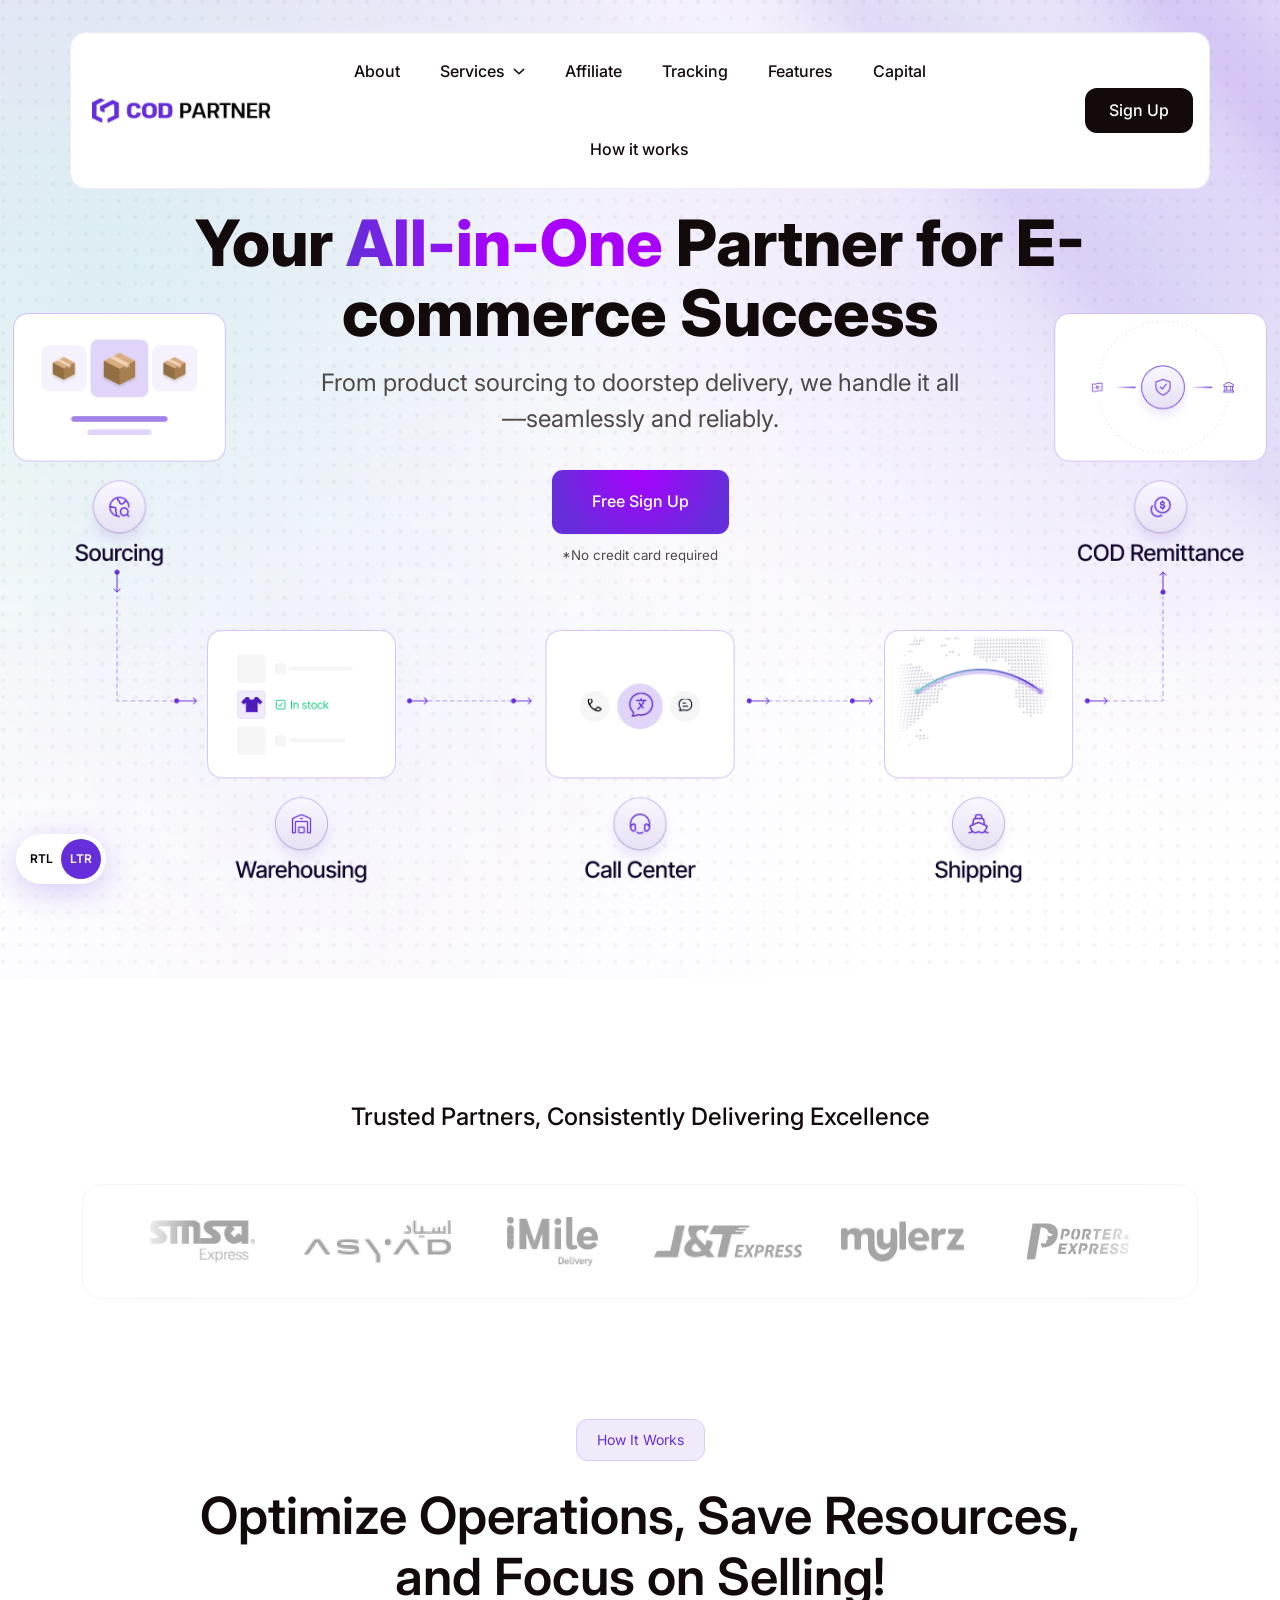
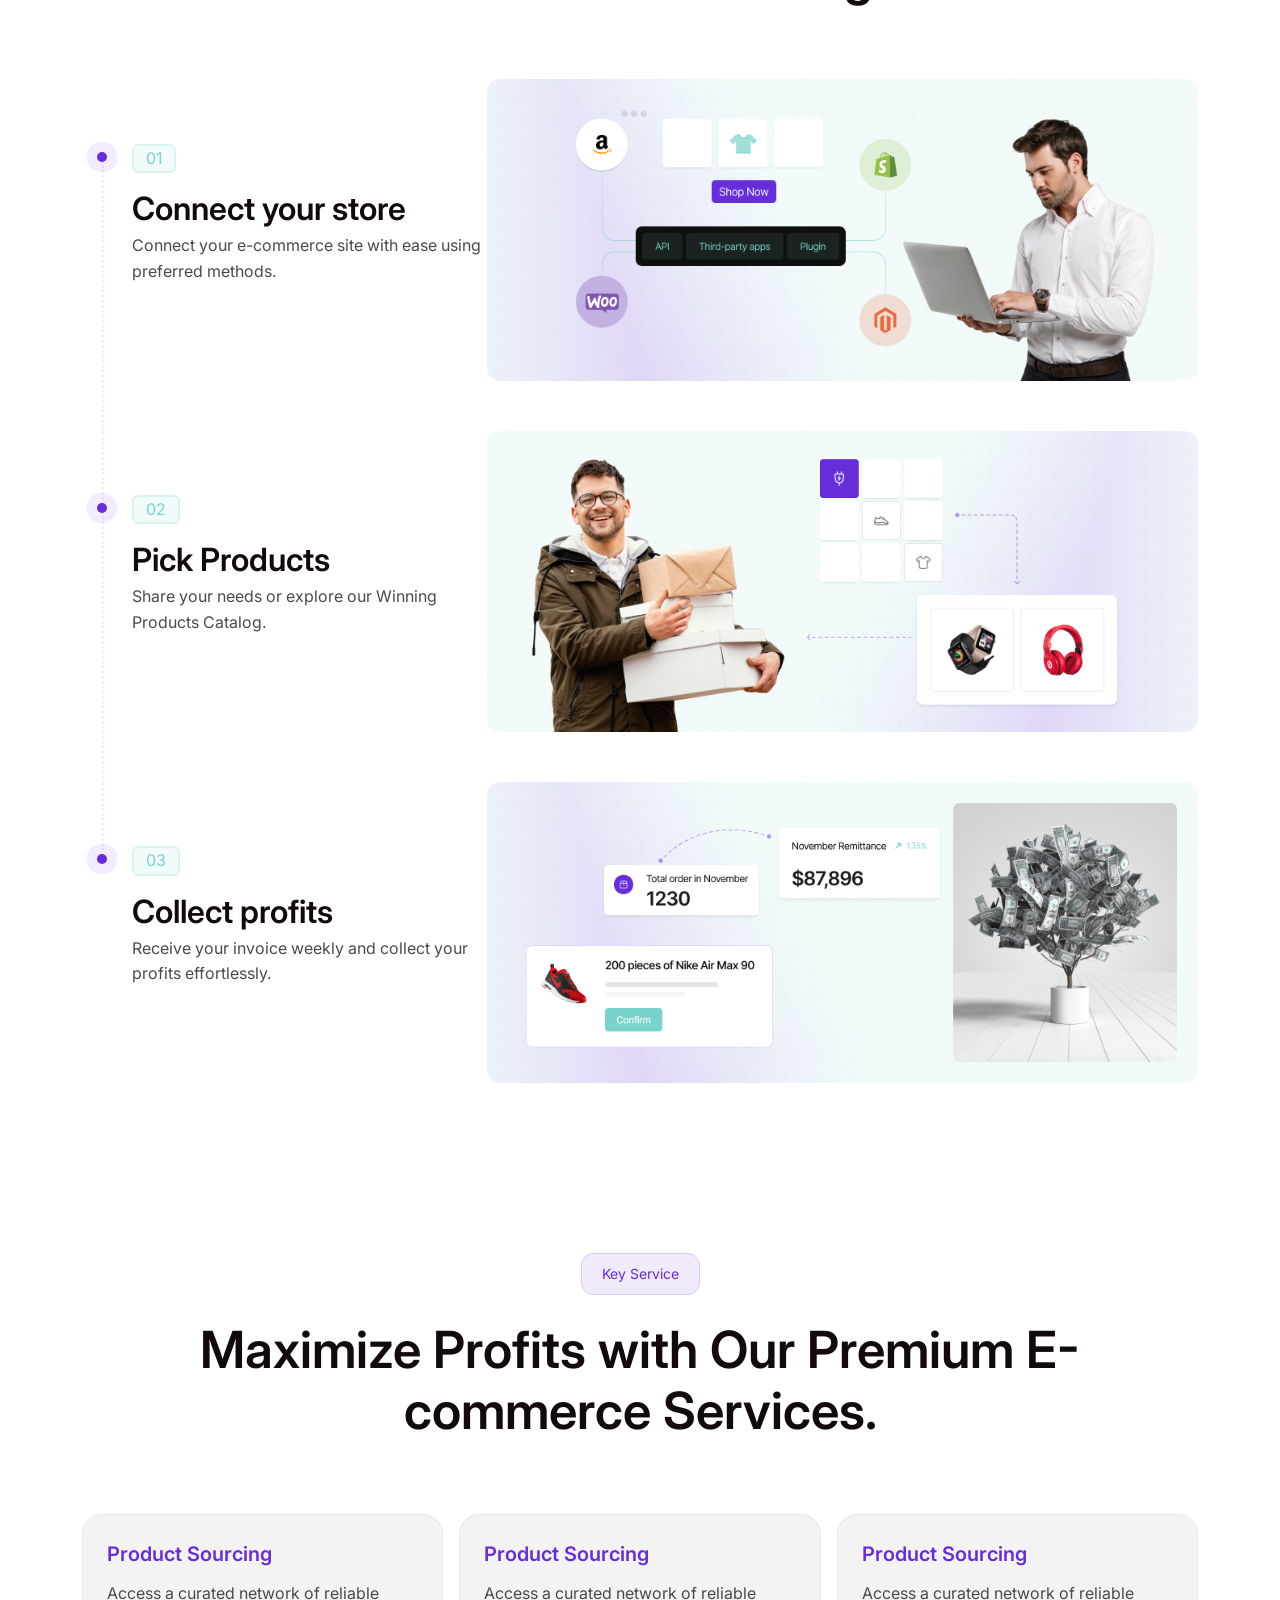
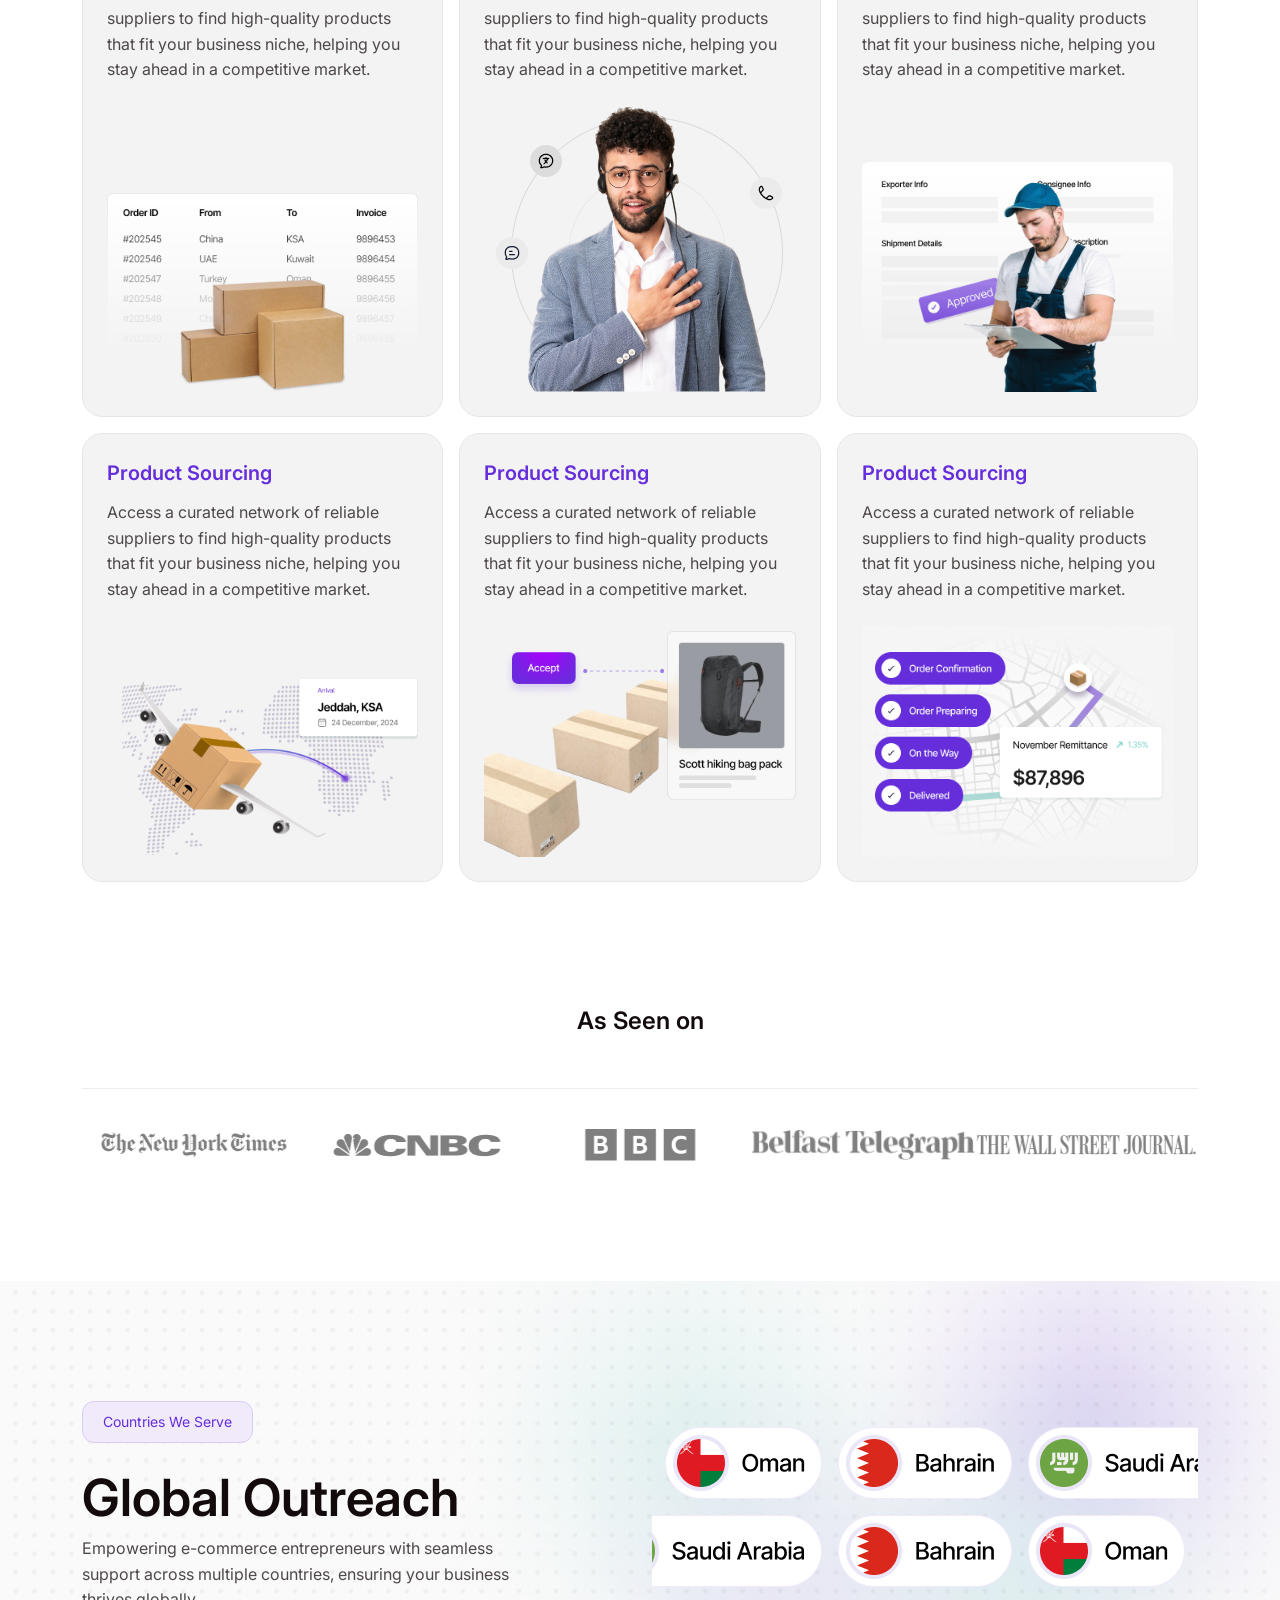
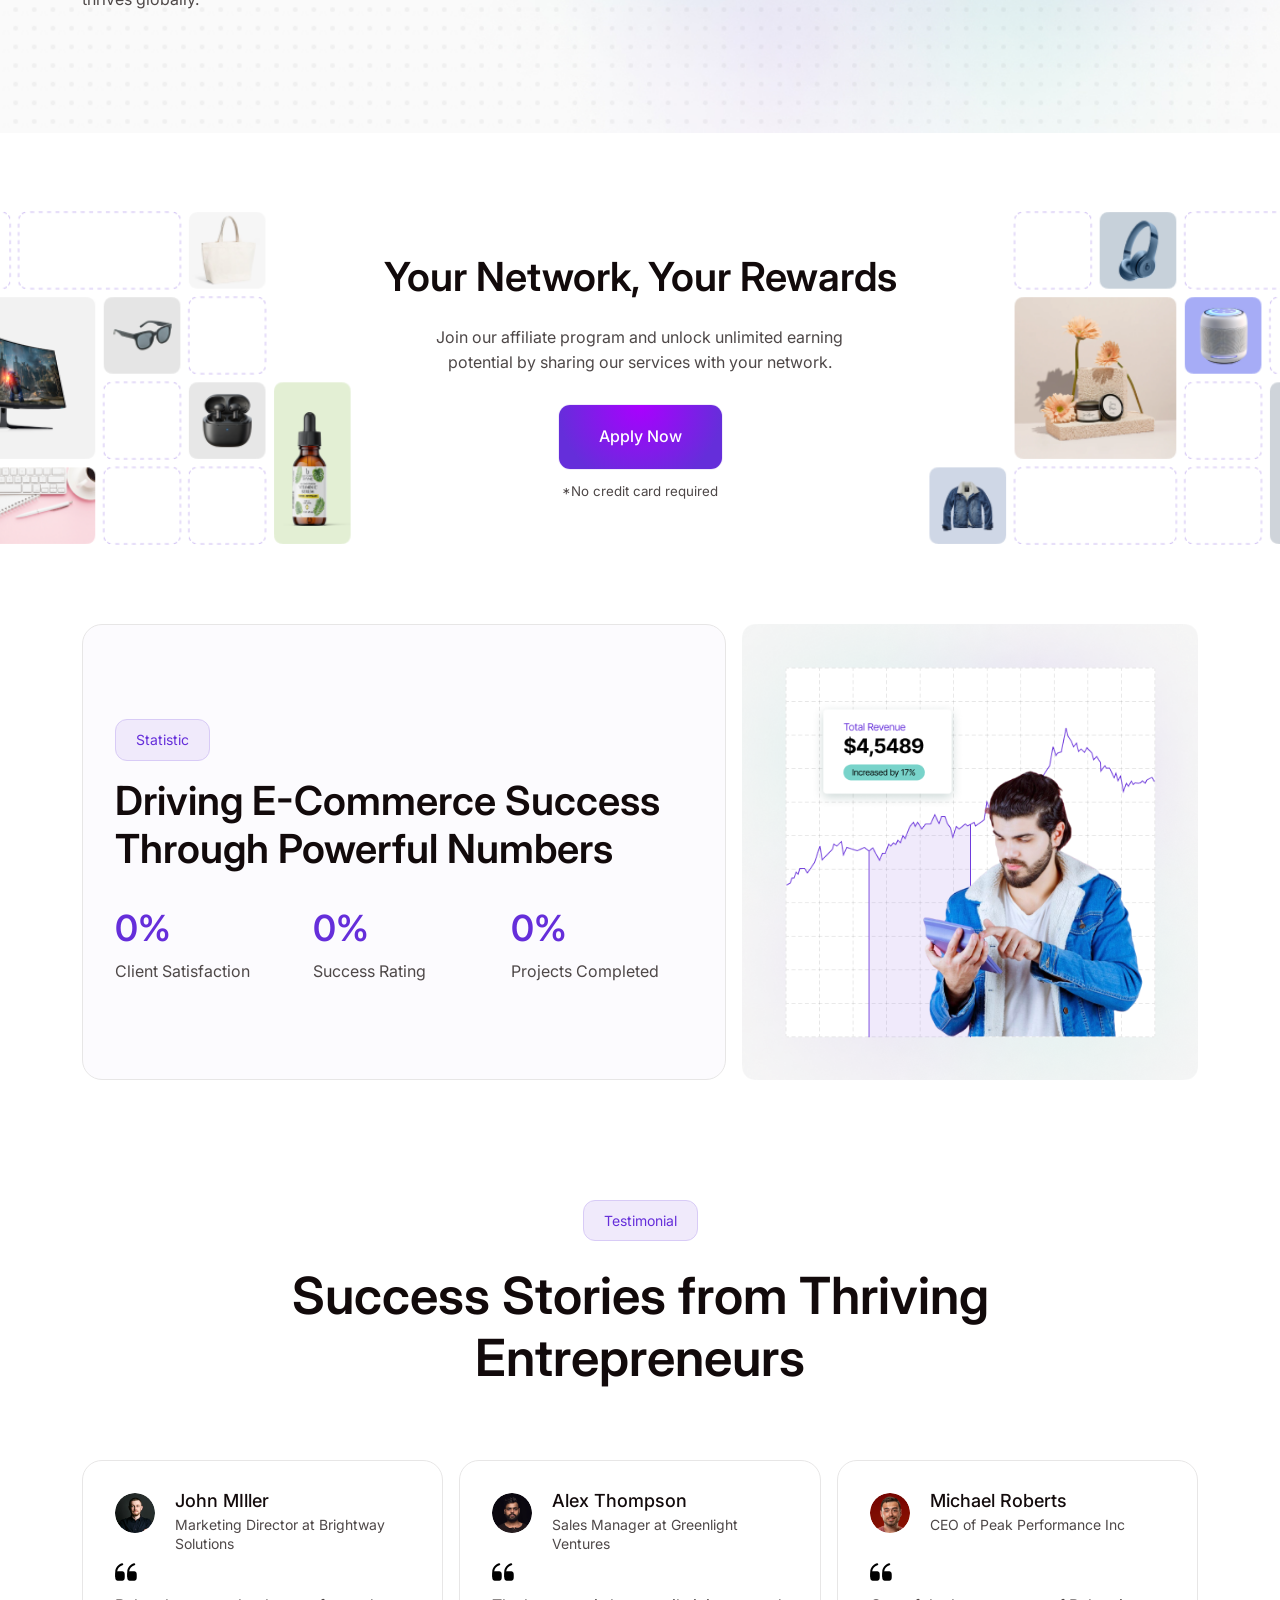
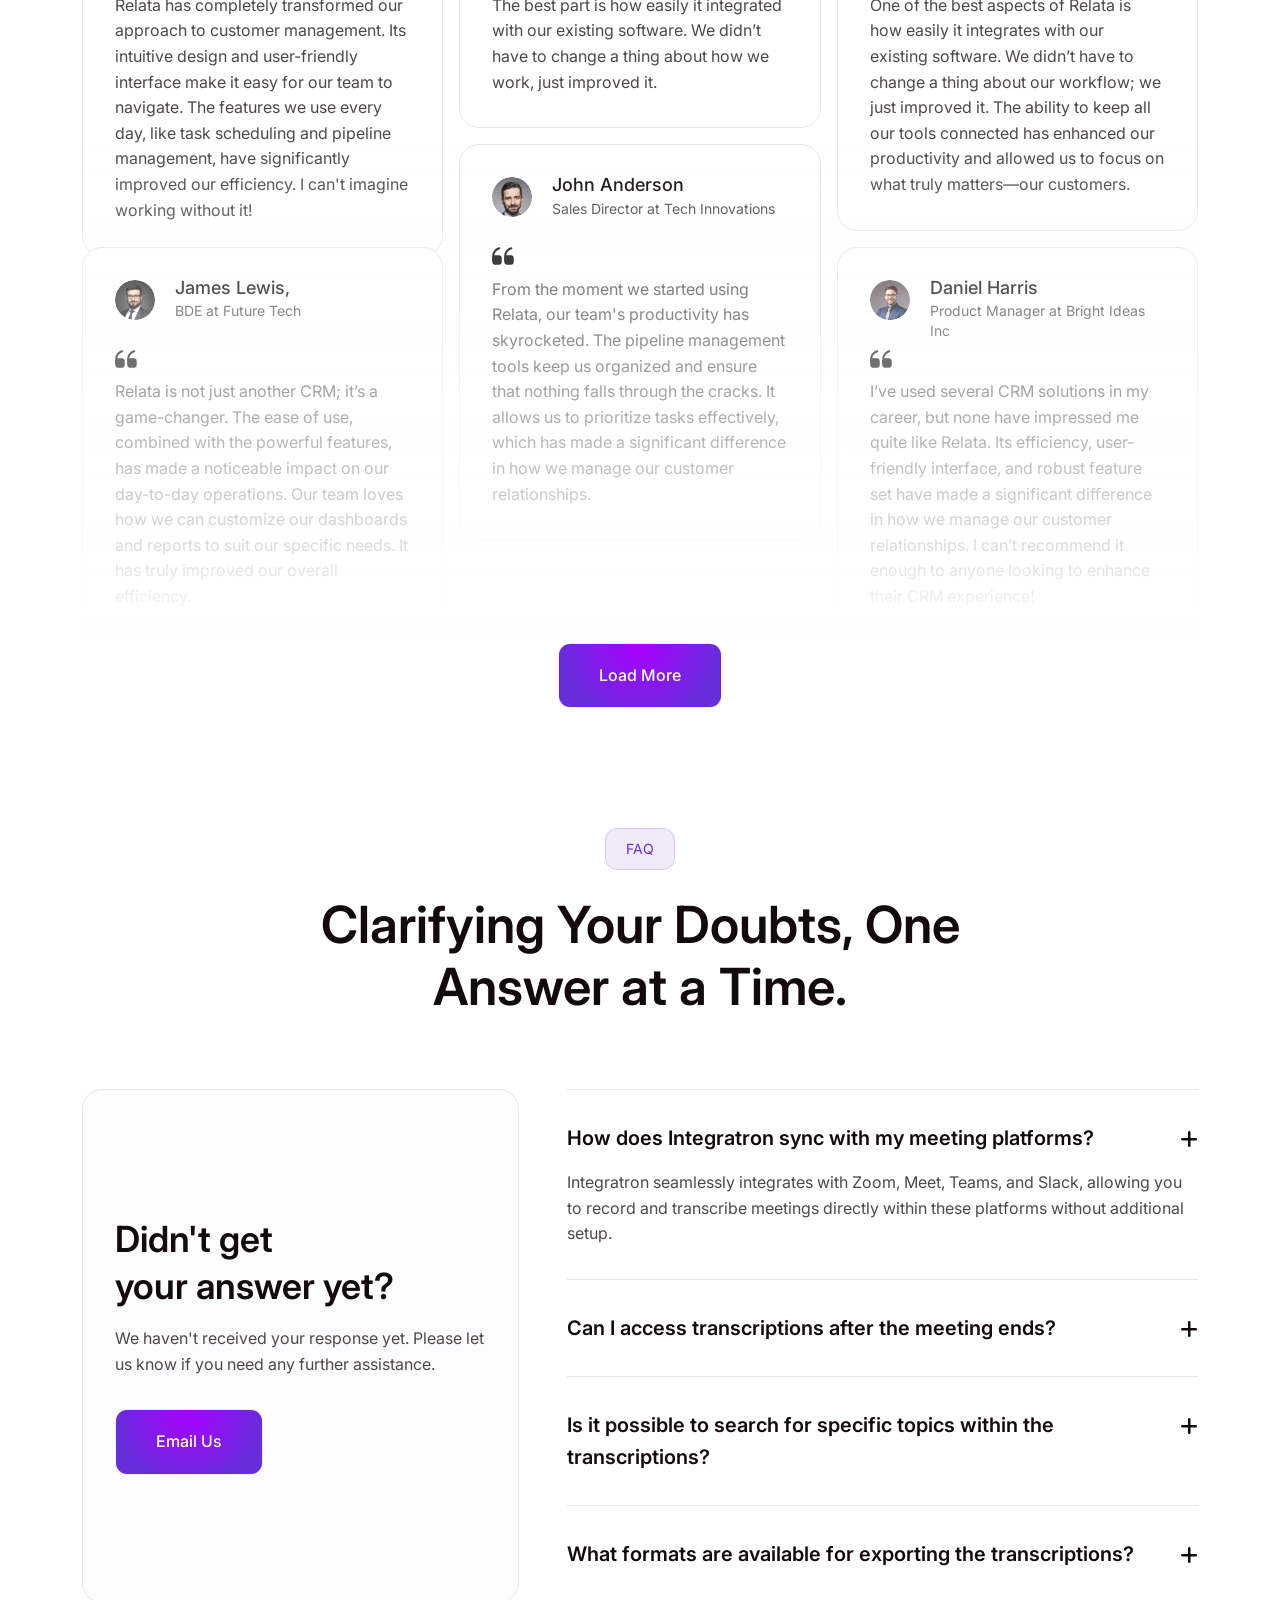
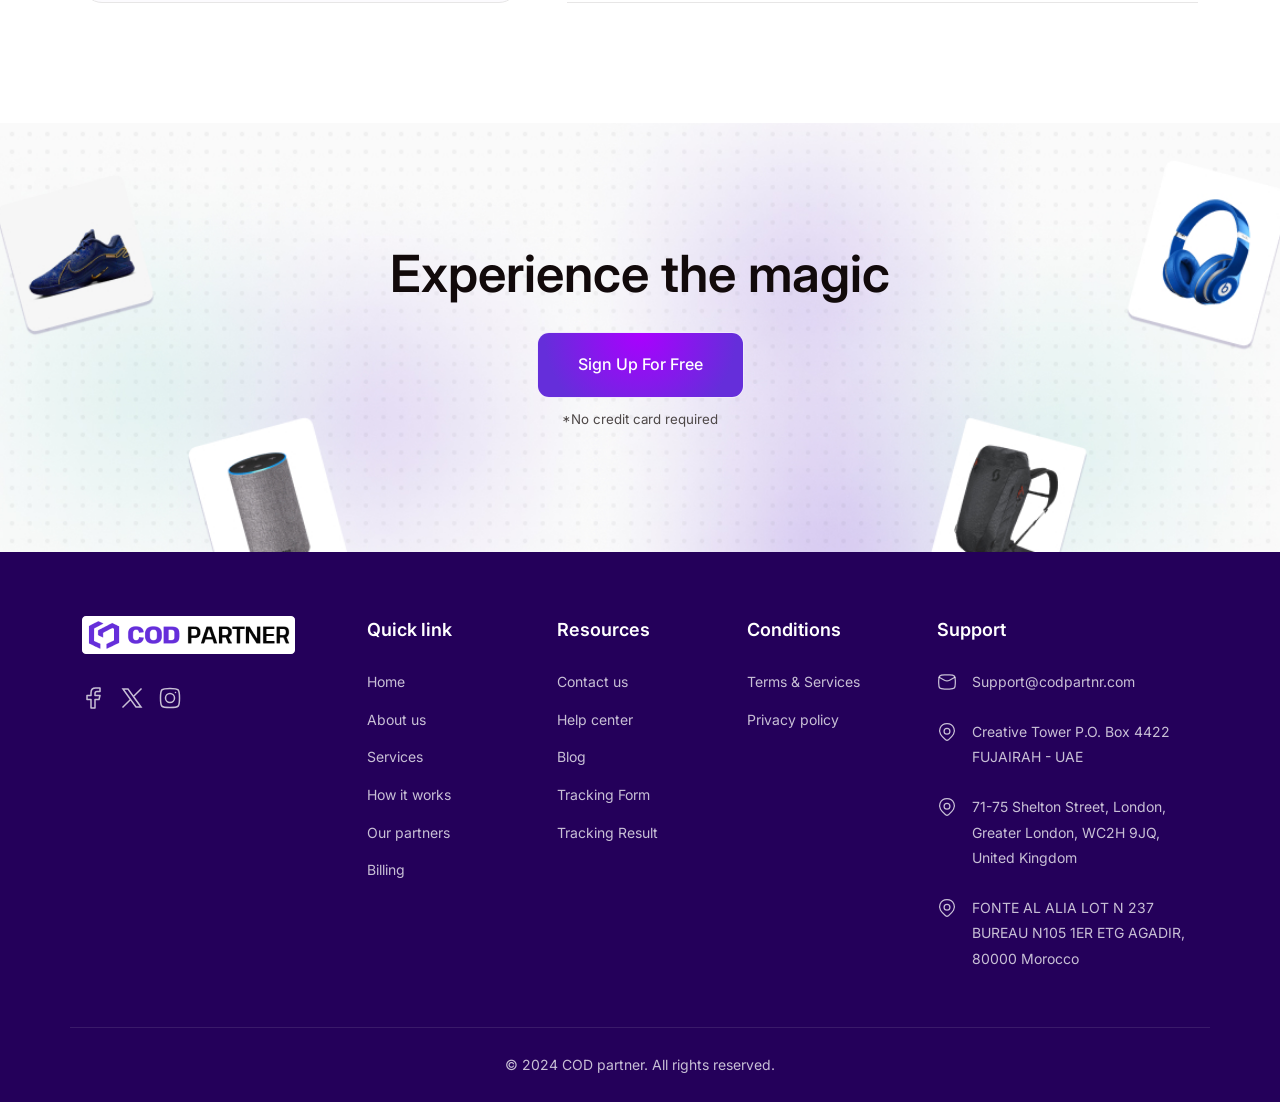
==== commit aafd664d: "update responsive issues" ====
--- a/index.html
+++ b/index.html
@@ -1,5 +1,5 @@
 <!DOCTYPE html>
-<html lang="en" dir="rtl">
+<html lang="en" >
 
 <head>
     <!-- Metadata and basic document setup -->
@@ -15,7 +15,6 @@
     <link rel="stylesheet" href="./assets/css/main.css">
     <link rel="stylesheet" href="./assets/css/mobile-menu.css">
     <link rel="stylesheet" href="./assets/css/responsive.css">
-    <link rel="stylesheet" href="./assets/css/rtl.css">
 </head>
 
 <body>
@@ -41,7 +40,7 @@
                             <a href="/" class="button">
                                 Sign Up
                             </a>
-                            <button class="toggle__button ms-2 d-xl-none" type="button"><i
+                            <button class="toggle__button d-xl-none" type="button"><i
                                     class="fa-solid fa-bars-staggered"></i></button>
                         </div>
 
@@ -217,39 +216,40 @@
             </div>
         </div>
 
-
-
         <!-- Header-Area -->
         <header class="header__area">
             <div class="container">
                 <div class="row justify-content-center">
                     <div class="col-lg-10 text-center">
-                        <h1 class="header__title" data-aos="fade-up" data-aos-duration="1000" data-aos-delay="0">Your
-                            <span class="gradient__color">All-in-One</span> Partner for
-                            E-commerce Success</h1>
-                        <div class="header__subtitle" data-aos="fade-up" data-aos-duration="1000" data-aos-delay="100">
+                        <h1 class="header__title wow fadeInDown" data-wow-duration="1.5s" data-wow-delay="0.3s">
+                            Your <span class="gradient__color">All-in-One</span> Partner for E-commerce Success
+                        </h1>
+                        <div class="header__subtitle wow fadeInUp" data-wow-duration="1.2s" data-wow-delay="0.6s">
                             <p>From product sourcing to doorstep delivery, we handle it all—seamlessly and reliably.</p>
                         </div>
-                        <a href="/" class="button primary" data-aos="fade-up" data-aos-duration="1000"
-                            data-aos-delay="200">Free Sign up</a>
-                        <p data-aos="fade-up" data-aos-duration="1000" data-aos-delay="300"><small>*No bullshit credit
-                                card required</small></p>
-                    </div>
-                </div>
-            </div>
-            <div class="header__image" data-aos="zoom-out-up" data-aos-duration="1000" data-aos-delay="0">
-                <img src="./assets/images/header-image.png" alt="">
+                        <a href="/" class="button primary wow bounceIn" data-wow-duration="1.2s" data-wow-delay="1s">
+                            Free Sign up
+                        </a>
+                        <p class="wow fadeIn" data-wow-duration="1s" data-wow-delay="1.3s">
+                            <small>*No credit card required</small>
+                        </p>
+                    </div>
+                </div>
+            </div>
+            <div class="header__image">
+                <img src="./assets/images/header-image.png" data-wow-duration="1.5s" data-wow-delay="1.6s" class="wow fadeInUp ltr-element" alt="">
+                <img src="./assets/images/header-image-rtl.png" data-wow-duration="1.5s" data-wow-delay="1.6s" class="wow fadeInUp rtl-element" alt="">
             </div>
         </header>
-
+        
 
         <section class="trusted__partners section__padding_top">
             <div class="container">
                 <div class="section__title mb-0">
-                    <h6 class="title mb-3 mb-lg-5" data-aos="fade-up" data-aos-duration="1000" data-aos-delay="0">
+                    <h6 class="title mb-3 mb-lg-5 wow fadeInUp fw-medium" >
                         Trusted Partners, Consistently Delivering Excellence</h6>
                 </div>
-                <div class="swiper partners__slider" data-aos="fade-up" data-aos-duration="1000" data-aos-delay="100">
+                <div class="swiper partners__slider wow fadeInUp" dir="ltr" >
                     <div class="swiper-wrapper">
                         <div class="swiper-slide">
                             <div class="single__image"><img src="./assets/images/partner-logo-43.png" alt="T Express">
@@ -310,90 +310,96 @@
             <div class="row justify-content-center">
                 <div class="col-lg-10">
                     <div class="section__title">
-                        <div class="capsol" data-aos="fade-up" data-aos-duration="1000" data-aos-delay="0">How It Work
-                        </div>
-                        <h2 class="title mb-0" data-aos="fade-up" data-aos-duration="1000" data-aos-delay="100">Optimize
-                            Operations, Save Resources, and Focus on Selling!</h2>
-                    </div>
-                </div>
-            </div>
+                        <div class="capsol wow fadeInUp" data-wow-duration="1.2s" data-wow-delay="0.2s">
+                            How It Works
+                        </div>
+                        <h2 class="title mb-0 wow fadeInUp" data-wow-duration="1.5s" data-wow-delay="0.4s">
+                            Optimize Operations, Save Resources, and Focus on Selling!
+                        </h2>
+                    </div>
+                </div>
+            </div>
+    
+            <div class="work__items">
+
             <div class="single__work__item">
-                <div class="row g-0 mt-0">
+                <div class="row g-0 align-items-center">
                     <div class="col-lg-4">
-                        <div class="single__work">
+                        <div class="single__work" data-wow-duration="1.5s" data-wow-delay="0.6s">
                             <div class="dot"></div>
-                            <div class="number">01</div>
+                            <div class="number"><span>01</span></div>
                             <h5 class="title">Connect your store</h5>
                             <p>Connect your e-commerce site with ease using preferred methods.</p>
                         </div>
                     </div>
                     <div class="col-lg-8">
-                        <figure class="single__image">
+                        <figure class="single__image wow fadeInRight" data-wow-duration="1.5s" data-wow-delay="0.8s">
                             <img src="./assets/images/single-work1.png" alt="">
                         </figure>
                     </div>
                 </div>
             </div>
+    
             <div class="single__work__item">
-                <div class="row g-0 mt-0">
+                <div class="row g-0 align-items-center">
                     <div class="col-lg-4">
-                        <div class="single__work">
+                        <div class="single__work" data-wow-duration="1.5s" data-wow-delay="0.9s">
                             <div class="dot"></div>
-                            <div class="number">02</div>
+                            <div class="number"><span>02</span></div>
                             <h5 class="title">Pick Products</h5>
                             <p>Share your needs or explore our Winning Products Catalog.</p>
                         </div>
                     </div>
                     <div class="col-lg-8">
-                        <figure class="single__image">
+                        <figure class="single__image wow fadeInRight" data-wow-duration="1.5s" data-wow-delay="1.1s">
                             <img src="./assets/images/single-work2.png" alt="">
                         </figure>
                     </div>
                 </div>
             </div>
+    
             <div class="single__work__item">
-                <div class="row g-0 mt-0">
+                <div class="row g-0 align-items-center">
                     <div class="col-lg-4">
-                        <div class="single__work">
+                        <div class="single__work" data-wow-duration="1.5s" data-wow-delay="1.2s">
                             <div class="dot"></div>
-                            <div class="number">03</div>
+                            <div class="number"><span>03</span></div>
                             <h5 class="title">Collect profits</h5>
                             <p>Receive your invoice weekly and collect your profits effortlessly.</p>
                         </div>
                     </div>
                     <div class="col-lg-8">
-                        <figure class="single__image">
+                        <figure class="single__image wow fadeInRight" data-wow-duration="1.5s" data-wow-delay="1.4s">
                             <img src="./assets/images/single-work3.png" alt="">
                         </figure>
                     </div>
                 </div>
             </div>
-
+            </div>
         </div>
     </section>
-
+    
 
     <div class="page__wrapper">
-
-
         <!-- Key Service Section -->
         <section class="service_section section__padding_top">
             <div class="container">
                 <div class="row justify-content-center">
                     <div class="col-lg-10">
                         <div class="section__title">
-                            <div class="capsol" data-aos="fade-up" data-aos-duration="1000" data-aos-delay="0">Key
-                                Service</div>
-                            <h2 class="title mb-0" data-aos="fade-up" data-aos-duration="1000" data-aos-delay="100">
-                                Maximize Profits with Our Premium E-commerce Services.</h2>
+                            <div class="capsol wow fadeInUp" data-wow-delay="0.2s">Key Service</div>
+                            <h2 class="title mb-0 wow fadeInUp" data-wow-delay="0.4s">
+                                Maximize Profits with Our Premium E-commerce Services.
+                            </h2>
                         </div>
                     </div>
                 </div>
                 <div class="row g-3 row-cols-1 row-cols-lg-2 row-cols-xl-3">
                     <div class="col">
-                        <div class="service__item" data-aos="fade-up" data-aos-duration="1000" data-aos-delay="100">
+                        <div class="service__item wow fadeInUp" data-wow-delay="0.2s">
                             <h5 class="title">Product Sourcing</h5>
-                            <div class="info">Access a curated network of reliable suppliers to find high-quality
+                            <div class="info">
+                                Access a curated network of reliable suppliers to find high-quality
                                 products that fit your business niche, helping you stay ahead in a competitive market.
                             </div>
                             <figure class="thumb">
@@ -402,9 +408,10 @@
                         </div>
                     </div>
                     <div class="col">
-                        <div class="service__item" data-aos="fade-up" data-aos-duration="1000" data-aos-delay="200">
+                        <div class="service__item wow fadeInUp" data-wow-delay="0.4s">
                             <h5 class="title">Product Sourcing</h5>
-                            <div class="info">Access a curated network of reliable suppliers to find high-quality
+                            <div class="info">
+                                Access a curated network of reliable suppliers to find high-quality
                                 products that fit your business niche, helping you stay ahead in a competitive market.
                             </div>
                             <figure class="thumb">
@@ -413,9 +420,10 @@
                         </div>
                     </div>
                     <div class="col">
-                        <div class="service__item" data-aos="fade-up" data-aos-duration="1000" data-aos-delay="300">
+                        <div class="service__item wow fadeInUp" data-wow-delay="0.6s">
                             <h5 class="title">Product Sourcing</h5>
-                            <div class="info">Access a curated network of reliable suppliers to find high-quality
+                            <div class="info">
+                                Access a curated network of reliable suppliers to find high-quality
                                 products that fit your business niche, helping you stay ahead in a competitive market.
                             </div>
                             <figure class="thumb">
@@ -424,9 +432,10 @@
                         </div>
                     </div>
                     <div class="col">
-                        <div class="service__item" data-aos="fade-up" data-aos-duration="1000" data-aos-delay="100">
+                        <div class="service__item wow fadeInUp" data-wow-delay="0.8s">
                             <h5 class="title">Product Sourcing</h5>
-                            <div class="info">Access a curated network of reliable suppliers to find high-quality
+                            <div class="info">
+                                Access a curated network of reliable suppliers to find high-quality
                                 products that fit your business niche, helping you stay ahead in a competitive market.
                             </div>
                             <figure class="thumb">
@@ -435,9 +444,10 @@
                         </div>
                     </div>
                     <div class="col">
-                        <div class="service__item" data-aos="fade-up" data-aos-duration="1000" data-aos-delay="200">
+                        <div class="service__item wow fadeInUp" data-wow-delay="1s">
                             <h5 class="title">Product Sourcing</h5>
-                            <div class="info">Access a curated network of reliable suppliers to find high-quality
+                            <div class="info">
+                                Access a curated network of reliable suppliers to find high-quality
                                 products that fit your business niche, helping you stay ahead in a competitive market.
                             </div>
                             <figure class="thumb">
@@ -446,9 +456,10 @@
                         </div>
                     </div>
                     <div class="col">
-                        <div class="service__item" data-aos="fade-up" data-aos-duration="1000" data-aos-delay="300">
+                        <div class="service__item wow fadeInUp" data-wow-delay="1.2s">
                             <h5 class="title">Product Sourcing</h5>
-                            <div class="info">Access a curated network of reliable suppliers to find high-quality
+                            <div class="info">
+                                Access a curated network of reliable suppliers to find high-quality
                                 products that fit your business niche, helping you stay ahead in a competitive market.
                             </div>
                             <figure class="thumb">
@@ -460,13 +471,10 @@
             </div>
         </section>
 
-
-
         <section class="client__area section__padding">
             <div class="container">
-                <h6 class="mb-3 mb-lg-5 text-center" data-aos="fade-up" data-aos-duration="1000" data-aos-delay="0">As
-                    Seen on</h6>
-                <div class="swiper client__slider" data-aos="fade-up" data-aos-duration="1000" data-aos-delay="100">
+                <h6 class="mb-3 mb-lg-5 text-center wow fadeInUp" data-wow-delay="0.2s" >As Seen on</h6>
+                <div class="swiper client__slider wow fadeInUp" dir="ltr" data-wow-delay="0.3s" >
                     <div class="swiper-wrapper">
                         <div class="swiper-slide">
                             <div class="single__image"><img src="./assets/images/client-logo-1.png" alt="T Express">
@@ -516,18 +524,19 @@
                 <div class="row align-items-center g-4">
                     <div class="col-lg-5">
                         <div class="section__title text-start mb-0">
-                            <div class="capsol" data-aos="fade-up" data-aos-duration="1000" data-aos-delay="0">Countries
+                            <div class="capsol wow fadeInUp" data-wow-delay="0.2s" >Countries
                                 We Serve</div>
-                            <h2 class="title mb-2" data-aos="fade-up" data-aos-duration="1000" data-aos-delay="100">
+                            <h2 class="title mb-2 wow fadeInUp" data-wow-delay="0.3s" >
                                 Global Outreach</h2>
-                            <div class="description" data-aos="fade-up" data-aos-duration="1000" data-aos-delay="200">
+                            <div class="description wow fadeInUp" data-wow-delay="0.4s" >
                                 <p>Empowering e-commerce entrepreneurs with seamless support across multiple countries,
                                     ensuring your business thrives globally.</p>
                             </div>
                         </div>
                     </div>
-                    <div class="col-lg-6 offset-lg-1" data-aos="fade-right" data-aos-duration="1000" data-aos-delay="0">
-                        <div class="swiper outreach__slider one mb-3">
+                    <div class="col-lg-1"></div>
+                    <div class="col-lg-6" >
+                        <div class="swiper outreach__slider one mb-3 wow fadeInUp" data-wow-delay="0.2s" dir="rtl" >
                             <div class="swiper-wrapper">
                                 <div class="swiper-slide">
                                     <div class="single__image"><img src="./assets/images/outreach-1.png"
@@ -559,7 +568,7 @@
                                 </div>
                             </div>
                         </div>
-                        <div class="swiper outreach__slider two">
+                        <div class="swiper outreach__slider two wow fadeInUp" data-wow-delay="0.2s" dir="ltr">
                             <div class="swiper-wrapper">
                                 <div class="swiper-slide">
                                     <div class="single__image"><img src="./assets/images/outreach-1.png"
@@ -595,79 +604,77 @@
                 </div>
             </div>
         </section>
-
 
         <section class="network__area section__padding">
             <div class="container">
                 <div class="row justify-content-center">
                     <div class="col-lg-7 text-center">
-                        <h3 class="header__title mb-4" data-aos="fade-up" data-aos-duration="1000" data-aos-delay="0">
-                            Your Network, Your Rewards</h3>
-                        <div class="description mb-4 pb-1" data-aos="fade-up" data-aos-duration="1000"
-                            data-aos-delay="100">Join our affiliate program and unlock unlimited earning
-                            potential by sharing our services with your network.</div>
-                        <a href="/" class="button primary" data-aos="fade-up" data-aos-duration="1000"
-                            data-aos-delay="200">Apply Now</a>
-                        <p data-aos="fade-up" data-aos-duration="1000" data-aos-delay="300"><small>*No bullshit credit
-                                card required</small></p>
+                        <h3 class="header__title mb-4 wow fadeInUp" data-wow-delay="0.2s">
+                            Your Network, Your Rewards
+                        </h3>
+                        <div class="row justify-content-center">
+                            <div class="col-lg-8">
+                                <div class="description mb-4 pb-1 wow fadeInUp" data-wow-delay="0.3s">
+                                    Join our affiliate program and unlock unlimited earning potential by sharing our services with your network.
+                                </div>
+                            </div>
+                        </div>
+                        <a href="/" class="button primary wow fadeInUp" data-wow-delay="0.4s">
+                            Apply Now
+                        </a>
+                        <p><small>*No credit card required</small></p>
                     </div>
                 </div>
             </div>
         </section>
-
-
+        
         <section class="growup__section">
             <div class="container">
                 <div class="row g-3">
                     <div class="col-lg-7">
                         <div class="gray__round__box flex-center">
                             <div class="section__title text-start mb-0">
-                                <div class="capsol mb-3" data-aos="fade-up" data-aos-duration="1000" data-aos-delay="0">
-                                    Statistic</div>
-                                <h3 class="title mb-4 pb-2" data-aos="fade-up" data-aos-duration="1000"
-                                    data-aos-delay="100">Driving E-Commerce Success Through Powerful Numbers</h3>
+                                <div class="capsol mb-3 wow fadeInUp" data-wow-delay="0.2s">
+                                    Statistic
+                                </div>
+                                <h3 class="title mb-4 pb-2 wow fadeInUp" data-wow-delay="0.3s">
+                                    Driving E-Commerce Success Through Powerful Numbers
+                                </h3>
                                 <div class="row g-3 row-cols-1 row-cols-sm-3">
-                                    <div class="col" data-aos="fade-right" data-aos-duration="1000"
-                                        data-aos-delay="200">
-                                        <h4 class="mb-2 primary__color"><span class="counter" data-count="100">0</span>%
-                                        </h4>
+                                    <div class="col wow fadeInUp" data-wow-delay="0.4s">
+                                        <h4 class="mb-2 primary__color"><span class="counter" data-count="100">0</span>%</h4>
                                         <div>Client Satisfaction</div>
                                     </div>
-                                    <div class="col" data-aos="fade-right" data-aos-duration="1000"
-                                        data-aos-delay="300">
-                                        <h4 class="mb-2 primary__color"><span class="counter" data-count="99">0</span>%
-                                        </h4>
+                                    <div class="col wow fadeInUp" data-wow-delay="0.5s">
+                                        <h4 class="mb-2 primary__color"><span class="counter" data-count="99">0</span>%</h4>
                                         <div>Success Rating</div>
                                     </div>
-                                    <div class="col" data-aos="fade-right" data-aos-duration="1000"
-                                        data-aos-delay="400">
-                                        <h4 class="mb-2 primary__color"><span class="counter" data-count="80">0</span>%
-                                        </h4>
+                                    <div class="col wow fadeInUp" data-wow-delay="0.6s">
+                                        <h4 class="mb-2 primary__color"><span class="counter" data-count="80">0</span>%</h4>
                                         <div>Projects Completed</div>
                                     </div>
                                 </div>
                             </div>
-
                         </div>
                     </div>
                     <div class="col-lg-5">
-                        <figure class="single__image" data-aos="fade-right" data-aos-duration="1000" data-aos-delay="0">
+                        <figure class="single__image wow fadeInUp" data-wow-delay="0.7s">
                             <img src="./assets/images/chartimage.png" alt="">
                         </figure>
                     </div>
                 </div>
             </div>
         </section>
-
+        
 
         <section class="testimonial__area section__padding_top">
             <div class="container">
                 <div class="row justify-content-center">
                     <div class="col-lg-10">
                         <div class="section__title">
-                            <div class="capsol" data-aos="fade-up" data-aos-duration="1000" data-aos-delay="0">
+                            <div class="capsol wow fadeInUp" data-wow-delay="0.2s" >
                                 Testimonial</div>
-                            <h2 class="title mb-0" data-aos="fade-up" data-aos-duration="1000" data-aos-delay="100">
+                            <h2 class="title mb-0 wow fadeInUp" data-wow-delay="0.3s" >
                                 Success Stories from Thriving Entrepreneurs</h2>
                         </div>
                     </div>
@@ -675,7 +682,7 @@
 
                 <div class="masonry__items testimonial__items" id="testimonial_1">
                     <div class="masonry__item">
-                        <div class="testimonial__item">
+                        <div class="testimonial__item wow fadeInUp">
                             <div class="header">
                                 <figure class="thumb">
                                     <img src="./assets/images/client-image-1.png" alt="">
@@ -693,7 +700,7 @@
                         </div>
                     </div>
                     <div class="masonry__item">
-                        <div class="testimonial__item">
+                        <div class="testimonial__item wow fadeInUp">
                             <div class="header">
                                 <figure class="thumb">
                                     <img src="./assets/images/client-image-2.png" alt="">
@@ -709,7 +716,7 @@
                         </div>
                     </div>
                     <div class="masonry__item">
-                        <div class="testimonial__item">
+                        <div class="testimonial__item wow fadeInUp">
                             <div class="header">
                                 <figure class="thumb">
                                     <img src="./assets/images/client-image-3.png" alt="">
@@ -729,7 +736,7 @@
                         </div>
                     </div>
                     <div class="masonry__item">
-                        <div class="testimonial__item">
+                        <div class="testimonial__item wow fadeInUp">
                             <div class="header">
                                 <figure class="thumb">
                                     <img src="./assets/images/client-image-4.png" alt="">
@@ -747,7 +754,7 @@
                         </div>
                     </div>
                     <div class="masonry__item">
-                        <div class="testimonial__item">
+                        <div class="testimonial__item wow fadeInUp">
                             <div class="header">
                                 <figure class="thumb">
                                     <img src="./assets/images/client-image-5.png" alt="">
@@ -767,7 +774,7 @@
                         </div>
                     </div>
                     <div class="masonry__item">
-                        <div class="testimonial__item">
+                        <div class="testimonial__item wow fadeInUp">
                             <div class="header">
                                 <figure class="thumb">
                                     <img src="./assets/images/client-image-6.png" alt="">
@@ -785,7 +792,7 @@
                         </div>
                     </div>
                     <div class="masonry__item">
-                        <div class="testimonial__item">
+                        <div class="testimonial__item wow fadeInUp">
                             <div class="header">
                                 <figure class="thumb">
                                     <img src="./assets/images/client-image-7.png" alt="">
@@ -804,7 +811,7 @@
                         </div>
                     </div>
                     <div class="masonry__item">
-                        <div class="testimonial__item">
+                        <div class="testimonial__item wow fadeInUp">
                             <div class="header">
                                 <figure class="thumb">
                                     <img src="./assets/images/client-image-8.png" alt="">
@@ -823,7 +830,7 @@
                     </div>
 
                     <div class="masonry__item">
-                        <div class="testimonial__item">
+                        <div class="testimonial__item wow fadeInUp">
                             <div class="header">
                                 <figure class="thumb">
                                     <img src="./assets/images/client-image-2.png" alt="">
@@ -839,7 +846,7 @@
                         </div>
                     </div>
                     <div class="masonry__item">
-                        <div class="testimonial__item">
+                        <div class="testimonial__item wow fadeInUp">
                             <div class="header">
                                 <figure class="thumb">
                                     <img src="./assets/images/client-image-3.png" alt="">
@@ -859,7 +866,7 @@
                         </div>
                     </div>
                     <div class="masonry__item">
-                        <div class="testimonial__item">
+                        <div class="testimonial__item wow fadeInUp">
                             <div class="header">
                                 <figure class="thumb">
                                     <img src="./assets/images/client-image-4.png" alt="">
@@ -877,7 +884,7 @@
                         </div>
                     </div>
                     <div class="masonry__item">
-                        <div class="testimonial__item">
+                        <div class="testimonial__item wow fadeInUp">
                             <div class="header">
                                 <figure class="thumb">
                                     <img src="./assets/images/client-image-5.png" alt="">
@@ -897,7 +904,7 @@
                         </div>
                     </div>
                     <div class="masonry__item">
-                        <div class="testimonial__item">
+                        <div class="testimonial__item wow fadeInUp">
                             <div class="header">
                                 <figure class="thumb">
                                     <img src="./assets/images/client-image-6.png" alt="">
@@ -915,7 +922,7 @@
                         </div>
                     </div>
                     <div class="masonry__item">
-                        <div class="testimonial__item">
+                        <div class="testimonial__item wow fadeInUp">
                             <div class="header">
                                 <figure class="thumb">
                                     <img src="./assets/images/client-image-7.png" alt="">
@@ -934,7 +941,7 @@
                         </div>
                     </div>
                     <div class="masonry__item">
-                        <div class="testimonial__item">
+                        <div class="testimonial__item wow fadeInUp">
                             <div class="header">
                                 <figure class="thumb">
                                     <img src="./assets/images/client-image-8.png" alt="">
@@ -952,7 +959,7 @@
                         </div>
                     </div>
                     <div class="masonry__item">
-                        <div class="testimonial__item">
+                        <div class="testimonial__item wow fadeInUp">
                             <div class="header">
                                 <figure class="thumb">
                                     <img src="./assets/images/client-image-9.png" alt="">
@@ -981,48 +988,47 @@
                 <div class="row justify-content-center">
                     <div class="col-lg-8">
                         <div class="section__title">
-                            <div class="capsol" data-aos="fade-up" data-aos-duration="1000" data-aos-delay="0">FAQ</div>
-                            <h2 class="title mb-0" data-aos="fade-up" data-aos-duration="1000" data-aos-delay="100">
-                                Clarifying Your Doubts,One Answer at a Time.</h2>
-                        </div>
-                    </div>
-                </div>
-
+                            <div class="capsol wow fadeInUp" data-wow-delay="0.3s">FAQ</div>
+                            <h2 class="title mb-0 wow fadeInUp" data-wow-delay="0.5s">
+                                Clarifying Your Doubts, One Answer at a Time.</h2>
+                        </div>
+                    </div>
+                </div>
+        
                 <div class="row g-5">
                     <div class="col-lg-5">
                         <div class="gray__round__box flex-center">
-                            <h4 class="mb-3" data-aos="fade-up" data-aos-duration="1000" data-aos-delay="0">Didn't
+                            <h4 class="mb-3 wow fadeInUp" data-wow-delay="0.6s">Didn't
                                 get<br>your answer yet?</h4>
-                            <div class="description mb-4 pb-2" data-aos="fade-up" data-aos-duration="1000"
-                                data-aos-delay="100">We haven't received your response yet. Please let us know
+                            <div class="description mb-4 pb-2 wow fadeInUp" data-wow-delay="0.7s">
+                                We haven't received your response yet. Please let us know
                                 if you need any further assistance.</div>
-                            <a href="/" class="button primary" data-aos="fade-up" data-aos-duration="1000"
-                                data-aos-delay="200">Email Us</a>
+                            <a href="/" class="button primary wow fadeInUp" data-wow-delay="0.8s">Email Us</a>
                         </div>
                     </div>
                     <div class="col-lg-7">
                         <div class="accordions">
-                            <div class="accordion__item">
+                            <div class="accordion__item wow fadeInUp" data-wow-delay="0.4s">
                                 <h6 class="title active">How does Integratron sync with my meeting platforms? <i
                                         class="fa-solid fa-plus"></i></h6>
                                 <div class="description">Integratron seamlessly integrates with Zoom, Meet, Teams, and
                                     Slack, allowing you to record and transcribe meetings directly within these
                                     platforms without additional setup.</div>
                             </div>
-                            <div class="accordion__item">
+                            <div class="accordion__item wow fadeInUp" data-wow-delay="0.6s">
                                 <h6 class="title">Can I access transcriptions after the meeting ends? <i
                                         class="fa-solid fa-plus"></i></h6>
                                 <div class="description">Yes, all transcriptions are automatically saved and can be
                                     accessed anytime from your Integratron dashboard.</div>
                             </div>
-                            <div class="accordion__item">
+                            <div class="accordion__item wow fadeInUp" data-wow-delay="0.8s">
                                 <h6 class="title">Is it possible to search for specific topics within the
                                     transcriptions? <i class="fa-solid fa-plus"></i></h6>
                                 <div class="description">Absolutely! Integratron provides an advanced search feature
                                     that allows you to find specific keywords, phrases, or topics within your
                                     transcriptions.</div>
                             </div>
-                            <div class="accordion__item">
+                            <div class="accordion__item wow fadeInUp" data-wow-delay="1s">
                                 <h6 class="title">What formats are available for exporting the transcriptions? <i
                                         class="fa-solid fa-plus"></i></h6>
                                 <div class="description">You can export transcriptions in multiple formats, including
@@ -1031,25 +1037,28 @@
                         </div>
                     </div>
                 </div>
-
+        
             </div>
         </section>
-
+        
         <section class="cta__area section__padding">
             <div class="container">
                 <div class="row justify-content-center">
                     <div class="col-lg-7 text-center">
-                        <h2 class="header__title mb-4 pb-1" data-aos="fade-up" data-aos-duration="1000"
-                            data-aos-delay="0">Experience the magic</h2>
-                        <a href="/" class="button primary" data-aos="fade-up" data-aos-duration="1000"
-                            data-aos-delay="100">Sign up for free</a>
-                        <p data-aos="fade-up" data-aos-duration="1000" data-aos-delay="200"><small>*No bullshit credit
-                                card required</small></p>
+                        <h2 class="header__title mb-4 pb-1 wow fadeInUp" data-wow-delay="0.3s">
+                            Experience the magic
+                        </h2>
+                        <a href="/" class="button primary wow fadeInUp" data-wow-delay="0.5s">
+                            Sign up for free
+                        </a>
+                        <p class="wow fadeInUp" data-wow-delay="0.7s">
+                            <small>*No credit card required</small>
+                        </p>
                     </div>
                 </div>
             </div>
         </section>
-
+        
 
 
         <footer class="footer__area">
@@ -1219,6 +1228,9 @@
     </div>
 
 
+
+
+
     <script src="./assets/js/jquery-min.js"></script>
     <script src="./assets/js/aos.js"></script>
     <script src="./assets/js/jquery.counterup.min.js"></script>
--- a/assets/css/main.css
+++ b/assets/css/main.css
@@ -80,6 +80,7 @@
     cursor: pointer;
     position: relative;
     z-index: 1;
+    margin-left: 10px;
 }
 
 .toggle__button::after {
@@ -191,7 +192,7 @@
     font-size: 20px;
     font-weight: 500;
     line-height: 1.6em;
-    margin-bottom: var(--spacing-sm);
+    margin-bottom: var(--spacing-xs);
 }
 
 nav.nav__menu .nav__list li ul.mega__menu li a .label {
@@ -243,7 +244,6 @@
 }
 
 .header__area .header__image img {
-    display: inline-block;
     width: 98%;
     max-width: 1660px;
 }
@@ -512,7 +512,7 @@
 }
 
 /* single__work */
-.single__work .number {
+.single__work .number span {
     color: #78D3CA;
     background-color: rgb(120 211 202 / 10%);
     border: 2px solid rgb(120 211 202 / 20%);
@@ -523,12 +523,12 @@
 }
 
 .single__work__item {
-    position: relative;
-    padding-left: 30px;
+    padding-left: 50px;
     padding-bottom: 50px;
     background-color: white;
     position: sticky;
     top: 0px;
+    overflow: hidden;
 }
 
 .single__work {
@@ -536,13 +536,38 @@
 }
 
 .single__work__item .dot {
-    position: absolute;
-    left: 0px;
+    position: relative;
+    display: block;
+    width: 10px;
+    height: 10px;
+    margin-bottom: -18px;
+    border-radius: 999px;
+    background-color: var(--primary-color);
+    box-shadow: 0 0 0 10px #985ffb1f;
+    animation: pulseShadow 2s infinite  ease-in-out;
+    margin-left: -35px;
+}
+
+.single__work__item .dot:after,
+.single__work__item .dot:before {
+    content: "";
+    position: absolute;
+    left: 50%;
     top: 8px;
-    height: 100%;
+    height: 100vh;
     width: 0px;
     border: 1px dashed #985ffb1f;
     border-radius: 999px;
+}
+
+.single__work__item .dot:after {
+    top: auto;
+    bottom: 8px;
+}
+
+.single__work__item:last-child .row .dot:before,
+.single__work__item:first-child .row .dot:after {
+    display: none;
 }
 
 @keyframes pulseShadow {
@@ -557,24 +582,6 @@
     }
 }
 
-.single__work__item .dot::before {
-    content: '';
-    position: absolute;
-    left: -4px;
-    top: 0px;
-    width: 8px;
-    height: 8px;
-    display: block;
-    border-radius: 999px;
-    background-color: var(--primary-color);
-    box-shadow: 0 0 0 10px #985ffb1f;
-    animation: pulseShadow 2s infinite  ease-in-out;
-}
-
-.single__work__item:last-child .dot {
-    border: none;
-}
-
 
 .service__item {
     border: 1px solid var(--black-color-10);
@@ -616,14 +623,14 @@
 .site__header.affiliate__header {
     background-image: url('../images/program-header.png'), url('../images/site-header-bg.jpg');
     background-position: center bottom, center bottom;
-    background-size: 90%, cover;
+    background-size: 90% auto, cover;
     background-repeat: no-repeat, no-repeat;
 }
 
 .site__header.feature__header {
     background-image: url('../images/feature-header-bg.png'), url('../images/site-header-bg.jpg');
     background-position: center bottom, center bottom;
-    background-size: 90%, cover;
+    background-size: 90% auto, cover;
     background-repeat: no-repeat, no-repeat;
 }
 .funding__box .icon,
@@ -1024,4 +1031,5 @@
 
 .search__form .button {
     max-width: 135px;
+    width: 100%;
 }
--- a/assets/css/mobile-menu.css
+++ b/assets/css/mobile-menu.css
@@ -83,10 +83,21 @@
     nav.nav__menu .nav__list li.mega__item {
         position: static;
     }
+
+    nav.nav__menu .nav__list li ul.mega__menu::before {
+        content: '';
+        position: absolute;
+        left: 0;
+        top: -32px;
+        width: 100%;
+        height: 33px;
+        border: none;
+    }
+
     nav.nav__menu .nav__list li ul.mega__menu {
-        left: 0;
-        top: 100%;
-        width: 100%;
+        left: -50px;
+        top: calc(100% + 30px);
+        width: calc(100% + 100px);
         display: flex;
         flex-wrap: wrap;
         padding: var(--spacing-lg);
@@ -155,6 +166,10 @@
         padding-bottom: var(--spacing-lg);
         padding-left: var(--spacing-lg);
         display: none;
+    }
+
+    .nav__menu .nav__list > li.mega__item ul {
+        padding-left: 0px;
     }
     
     .navbar__area .nav__menu .nav__list li .toggle {
--- a/assets/css/responsive.css
+++ b/assets/css/responsive.css
@@ -115,11 +115,11 @@
     :root {
         --font-size-base: 14px;
         --line-height-base: 1.4em;
+        --navbar-height: 66px;
     }
 
     .single__work__item {
-        margin-left: 15px;
-        padding-left: 20px;
+        padding-top: 30px;
     }
 
     .testimonial__items .masonry__item {
@@ -176,6 +176,15 @@
     .header__area {
         padding-top: calc(var(--navbar-height) + var(--spacing-xxl) * 2);
     }
+    .search__form .form__input {
+        width: 100%;
+        margin-right: 0px;
+        margin-bottom: 10px;
+    }
+    .search__form .button {
+        max-width: 100%;
+    }
+
     
 }
 
@@ -187,5 +196,6 @@
     .toggle__button {
         width: 35px;
         height: 35px;
+        margin-left: 5px;
     }
 }
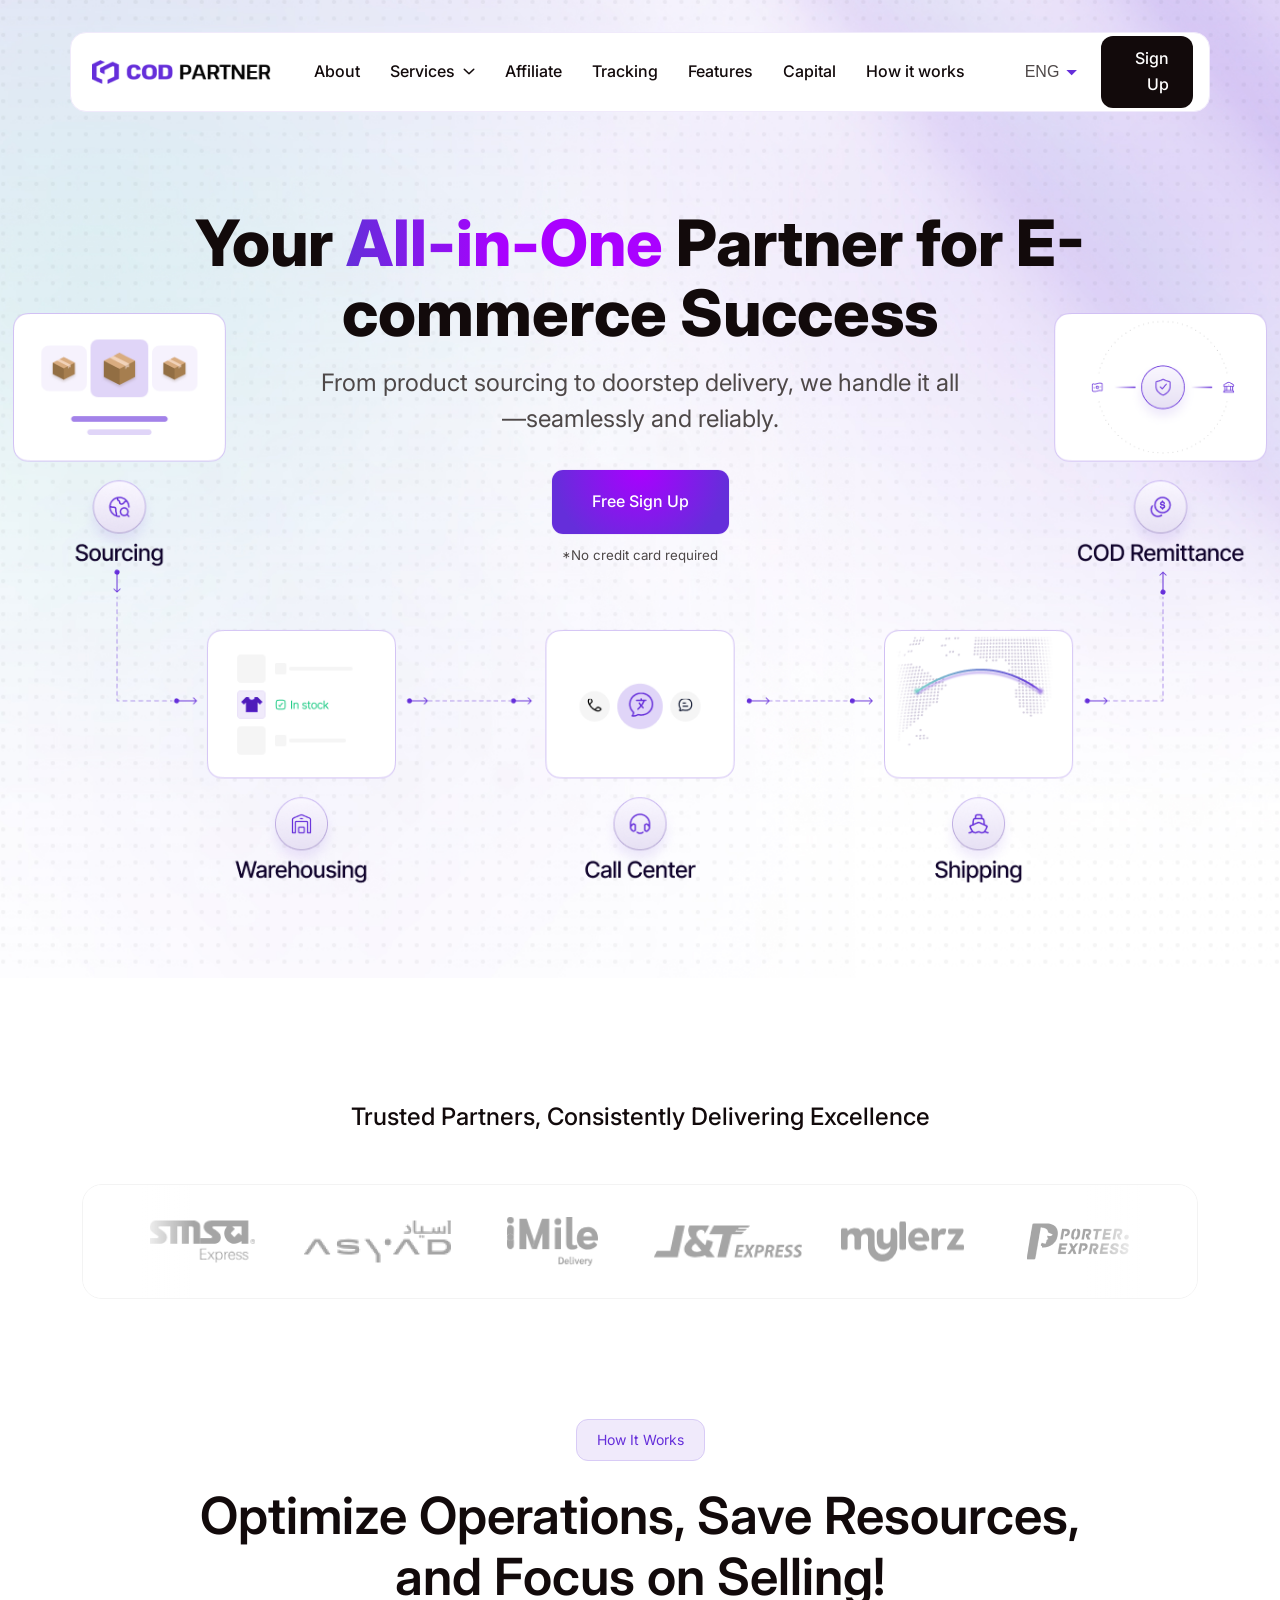
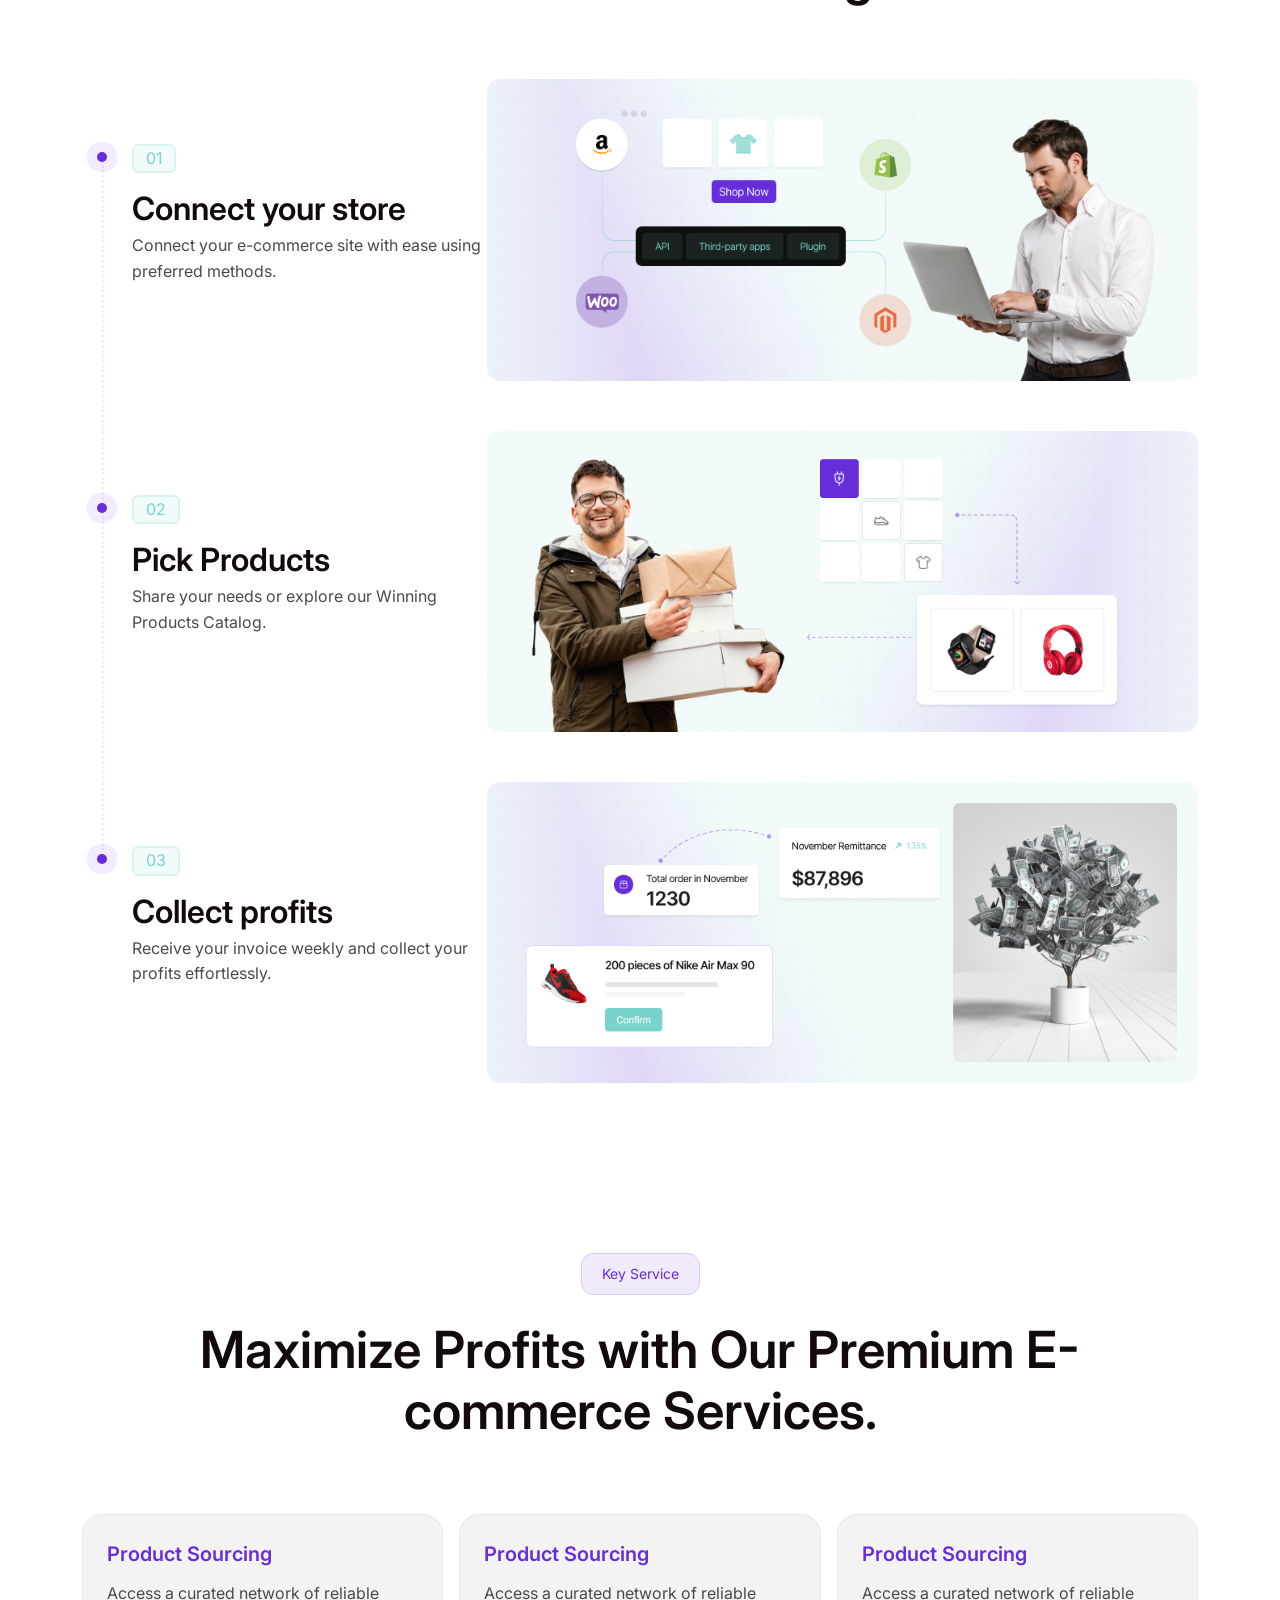
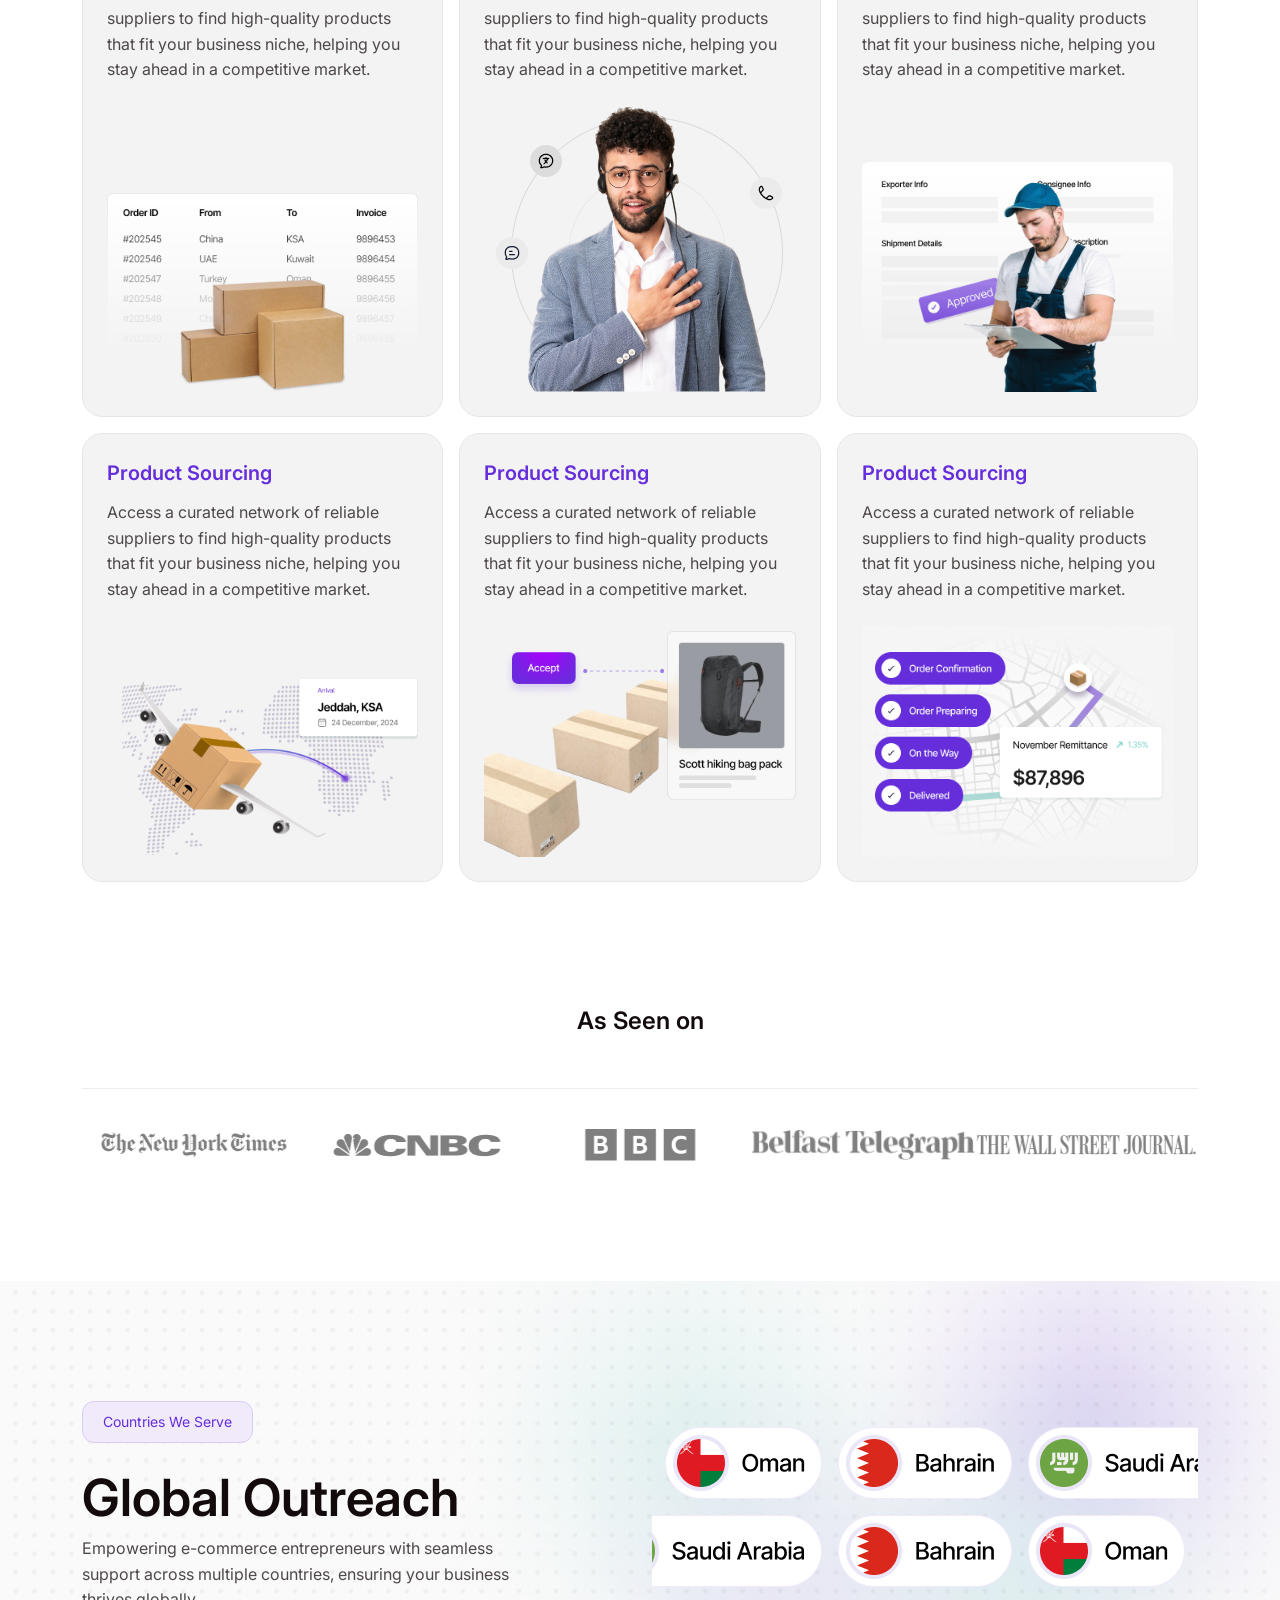
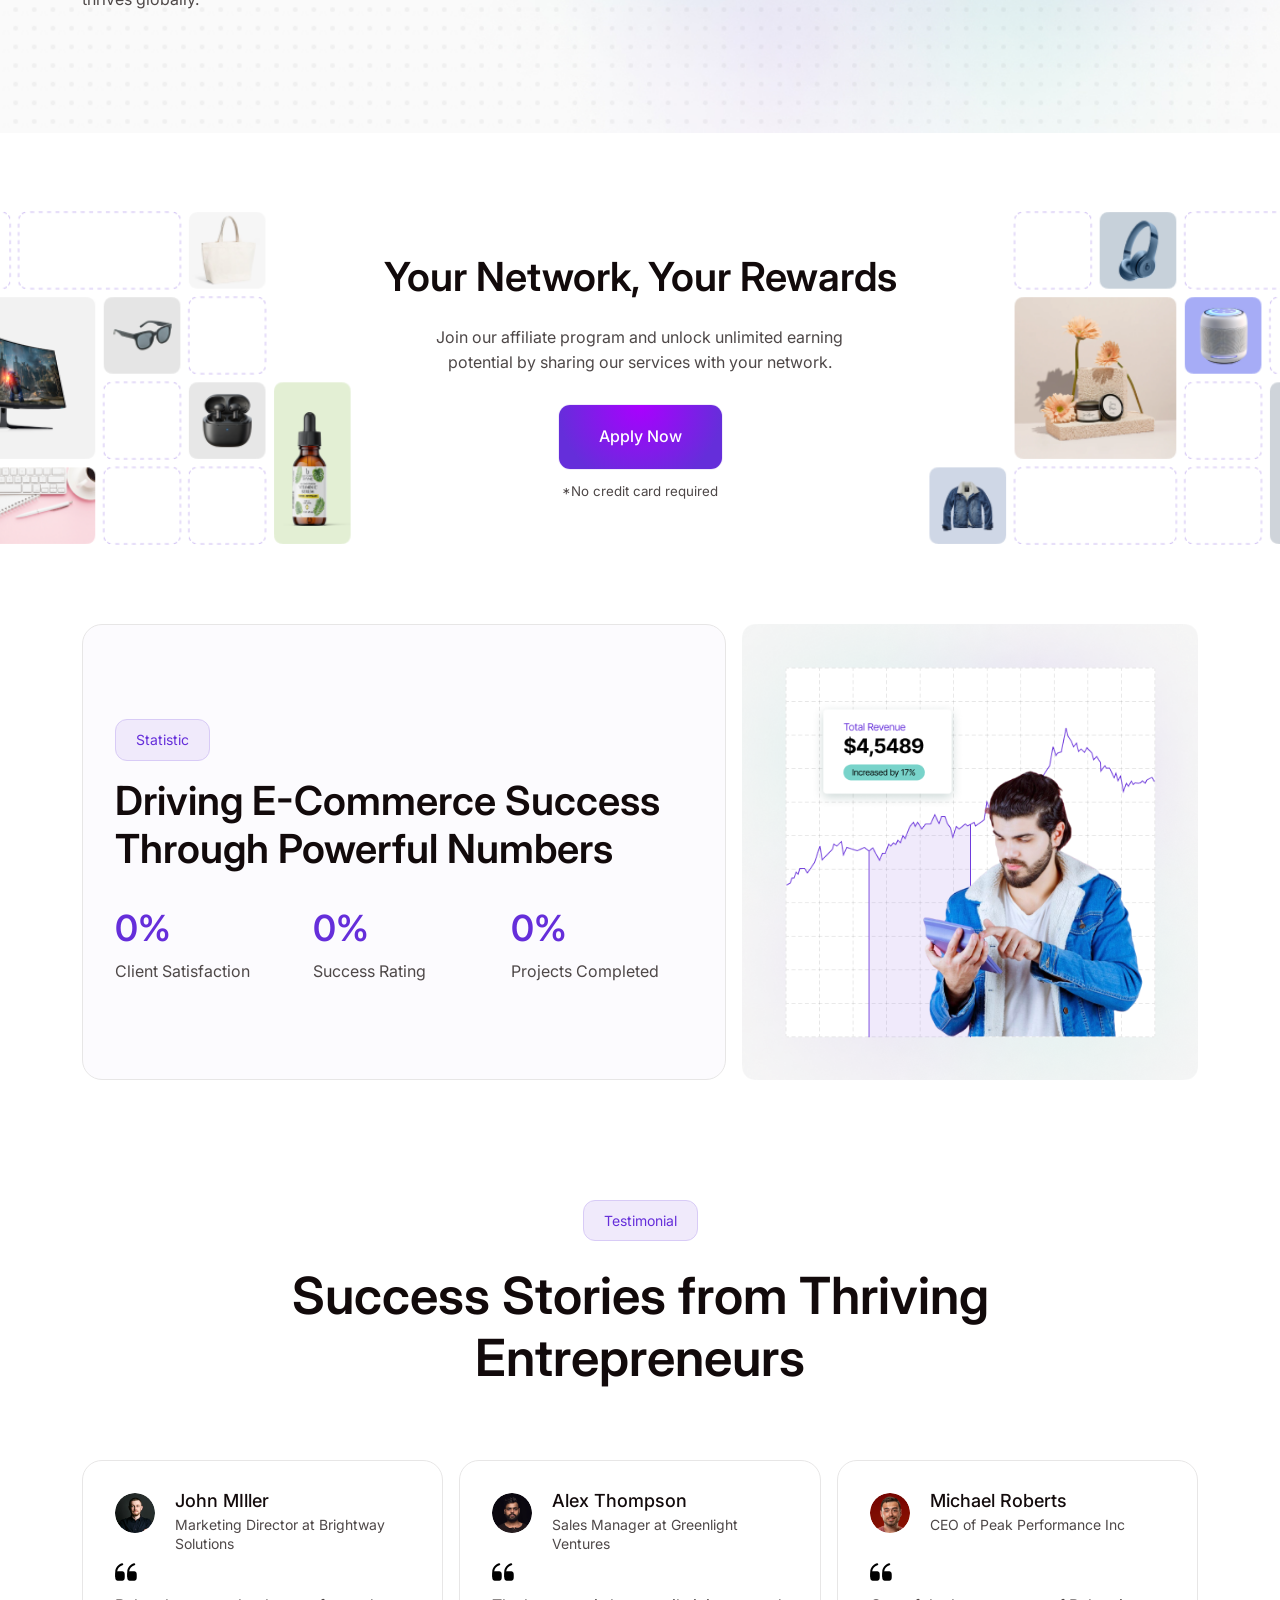
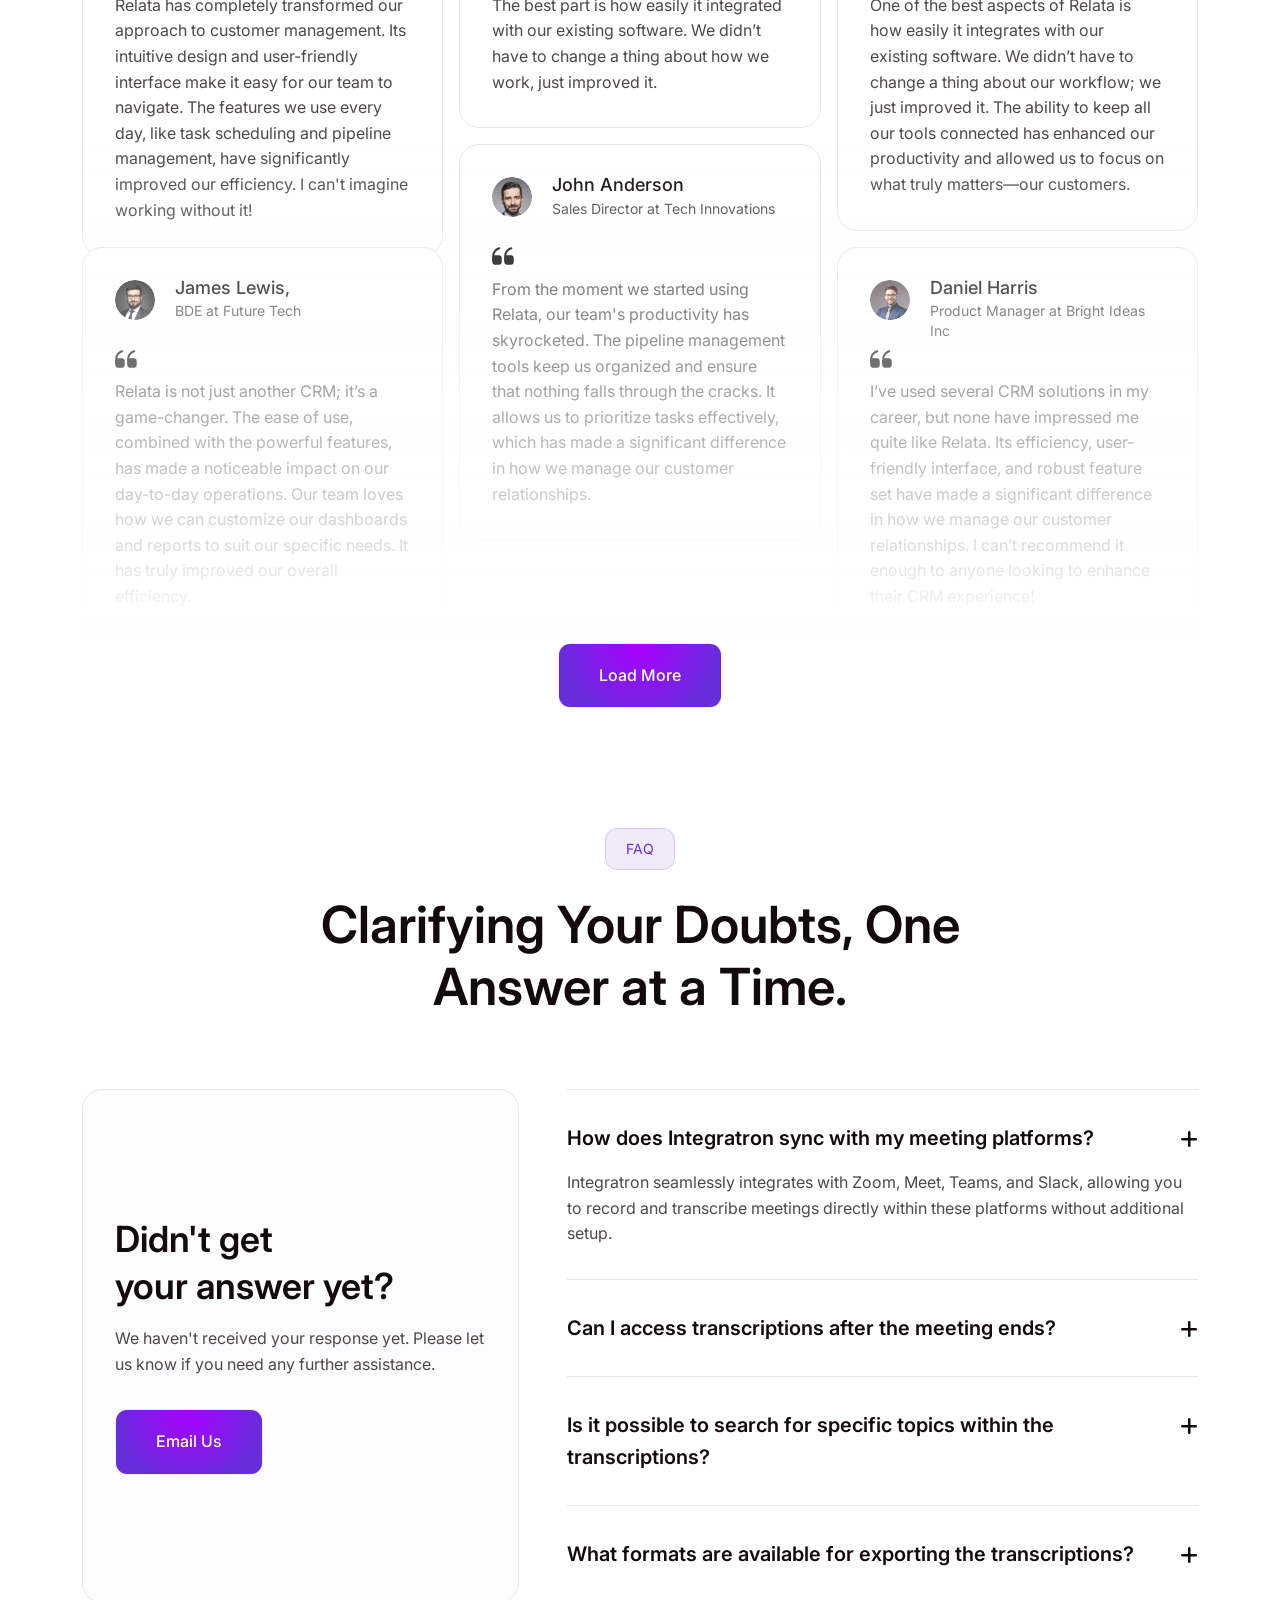
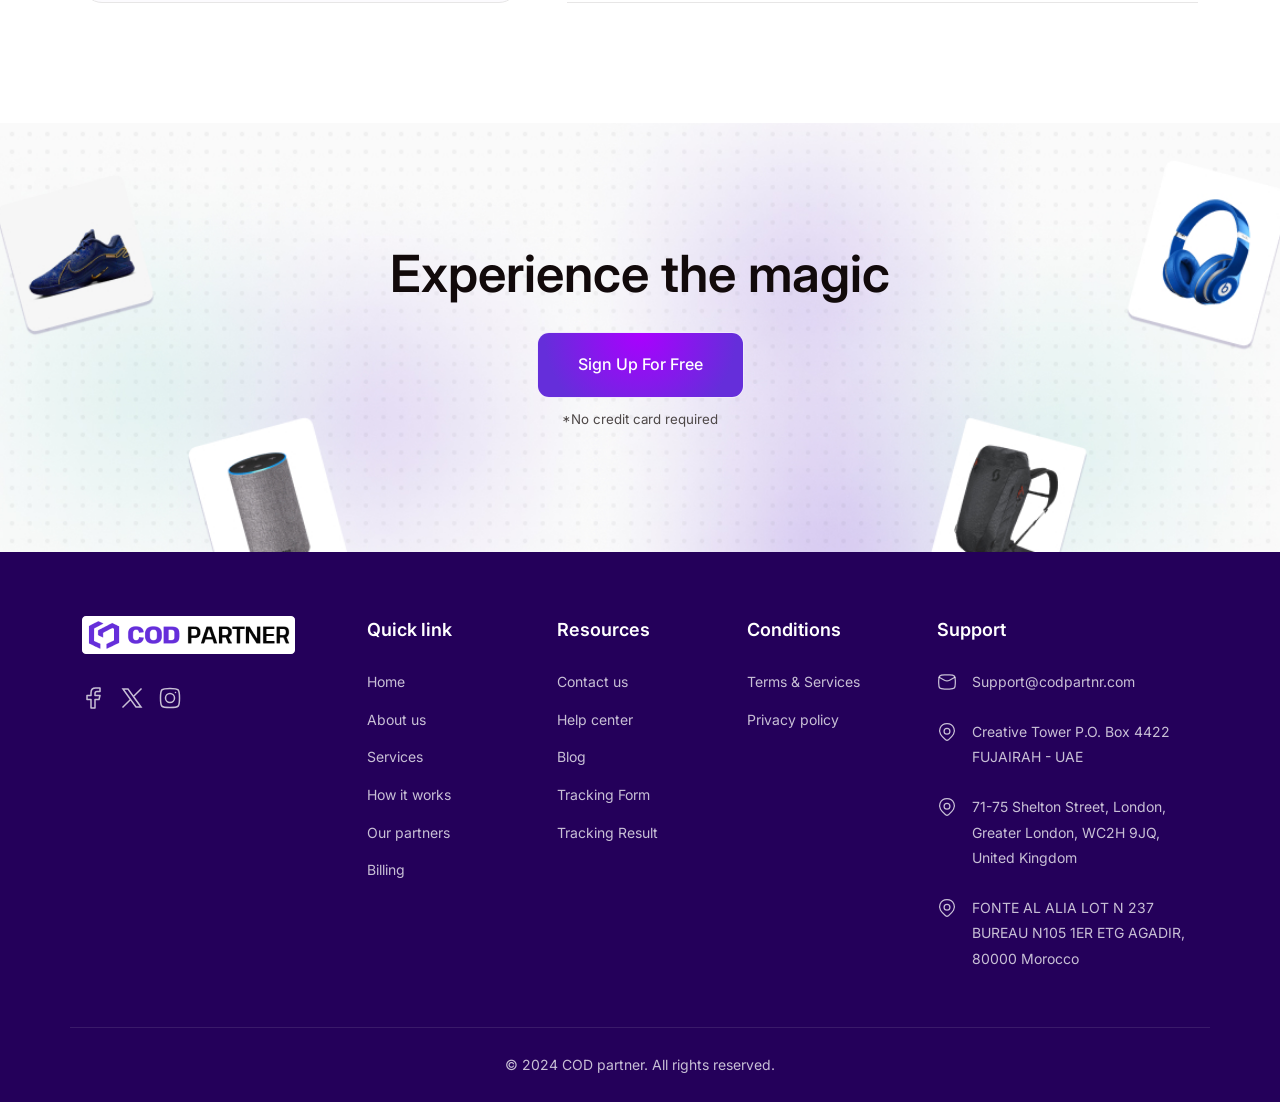
==== commit 0b0ac6d6: "update rtl button" ====
--- a/index.html
+++ b/index.html
@@ -37,11 +37,26 @@
 
                         <!-- Button column -->
                         <div class="col-6 col-xl-2 order-xl-1 text-end">
-                            <a href="/" class="button">
-                                Sign Up
-                            </a>
-                            <button class="toggle__button d-xl-none" type="button"><i
-                                    class="fa-solid fa-bars-staggered"></i></button>
+                            <div class="d-inline-flex align-items-center">
+                                <div class="custom-select mx-1 mx-sm-3">
+                                    <div class="select-box">
+                                        <span id="selected-language">ENG</span>
+                                        <svg width="30" height="30" viewBox="0 0 24 24">
+                                            <path d="M7 10l5 5 5-5z" fill="#652EDA"/>
+                                        </svg>
+                                    </div>
+                                    <ul class="options-list">
+                                        <li data-lang="en" data-dir="ltr">ENG</li>
+                                        <li data-lang="ar" data-dir="rtl">AR</li>
+                                    </ul>
+                                </div>
+
+                                <a href="/" class="button">
+                                    Sign Up
+                                </a>
+                                <button class="toggle__button d-xl-none" type="button"><i
+                                        class="fa-solid fa-bars-staggered"></i></button>
+                            </div>
                         </div>
 
                         <!-- Navigation menu column -->
--- a/assets/css/main.css
+++ b/assets/css/main.css
@@ -856,28 +856,45 @@
 }
 
 .map_pointers .pointer.one {
-    left: 46%;
-    top: 40%;
-}
-
+    left: 63%;
+    top: 51%;
+}
 .map_pointers .pointer.two {
-    top: 64%;
+    left: 59%;
+    top: 50%;
+}
+
+.map_pointers .pointer.three {
+    left: 43%;
+    top: 55%;
+}
+
+.map_pointers .pointer.four {
     left: 47%;
-}
-
-.map_pointers .pointer.three {
-    left: 56%;
-    top: 55%;
-}
-
-.map_pointers .pointer.four {
+    top: 60%;
+}
+
+.map_pointers .pointer.five {
+    left: 45%;
+    top: 45%;
+}
+
+.map_pointers .pointer.six {
+    left: 59%;
+    top: 43%;
+}
+
+.map_pointers .pointer.seven {
+    left: 60.2%;
+    top: 48%;
+}
+.map_pointers .pointer.eight {
+    left: 60.6%;
+    top: 45%;
+}
+.map_pointers .pointer.nine {
     left: 62%;
-    top: 52%;
-}
-
-.map_pointers .pointer.five {
-    left: 75%;
-    top: 51%;
+    top: 48%;
 }
 
 .work__icon_info {
--- a/assets/css/mobile-menu.css
+++ b/assets/css/mobile-menu.css
@@ -13,7 +13,7 @@
     }
 
     nav.nav__menu .nav__list>li {
-        padding: 26px 20px;
+        padding: 26px 15px;
     }
 
     nav.nav__menu .nav__list li ul {
--- a/assets/css/responsive.css
+++ b/assets/css/responsive.css
@@ -50,6 +50,22 @@
     .capital_header_image {
         width: 100%;
     }
+
+    .funding__box .title {
+        font-size: 16px;
+    }
+    
+    .funding__box .icon {
+        width: 32px;
+        height: 32px;
+        border-radius: 8px;
+    }
+    
+    .funding__box {
+        padding: 6px 12px 6px 6px;
+        border-radius: 10px;
+    }
+
 }
 
 @media only screen and (max-width: 992px) {
@@ -118,6 +134,15 @@
         --navbar-height: 66px;
     }
 
+
+    .funding__box {
+        width: calc(50% - 16px);
+    }
+
+    .funding__box .title {
+        font-size: 14px;
+    }
+
     .single__work__item {
         padding-top: 30px;
     }
@@ -188,6 +213,15 @@
     
 }
 
+@media only screen and (max-width: 576px) {
+    .funding__box {
+        width: calc(100% - 16px);
+    }
+    .navbar__area .button {
+        display: none;
+    }
+}
+
 @media only screen and (max-width: 380px) {
     .navbar__area .button {
         padding: 8px 16px;
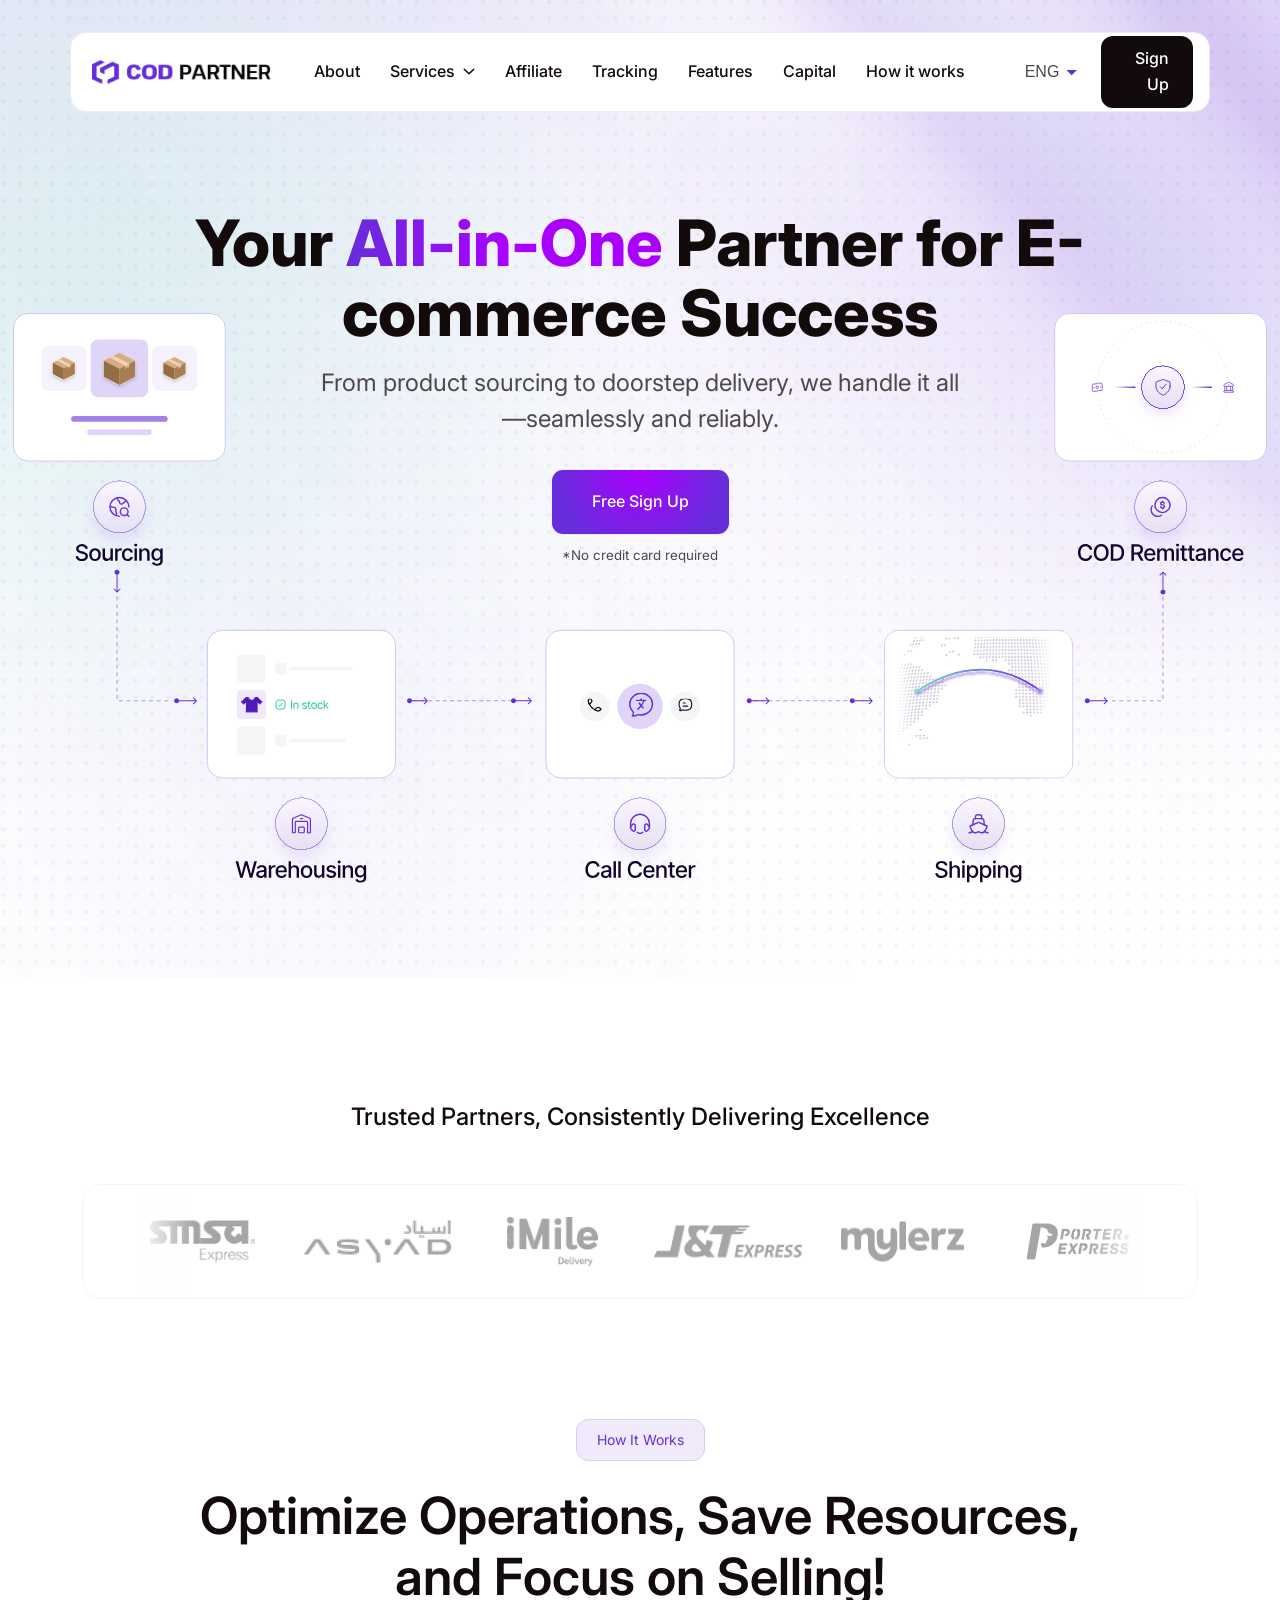
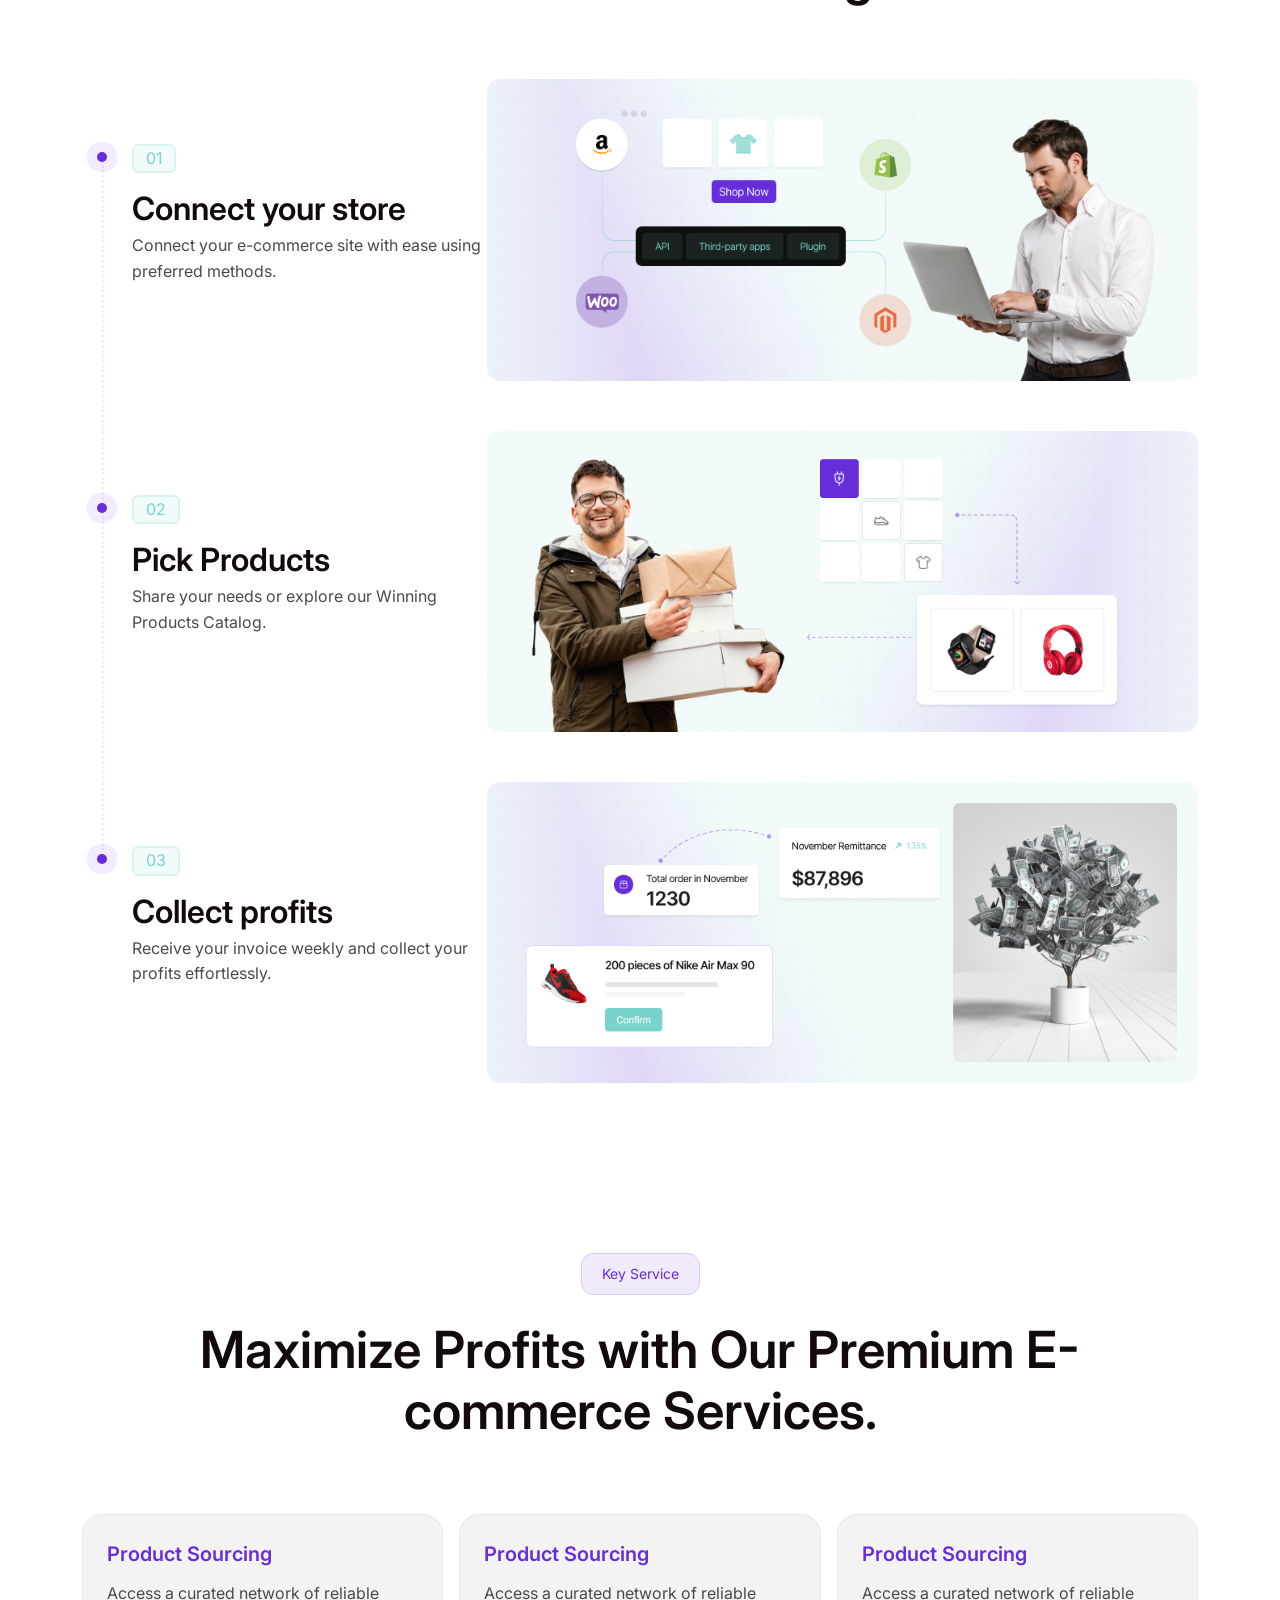
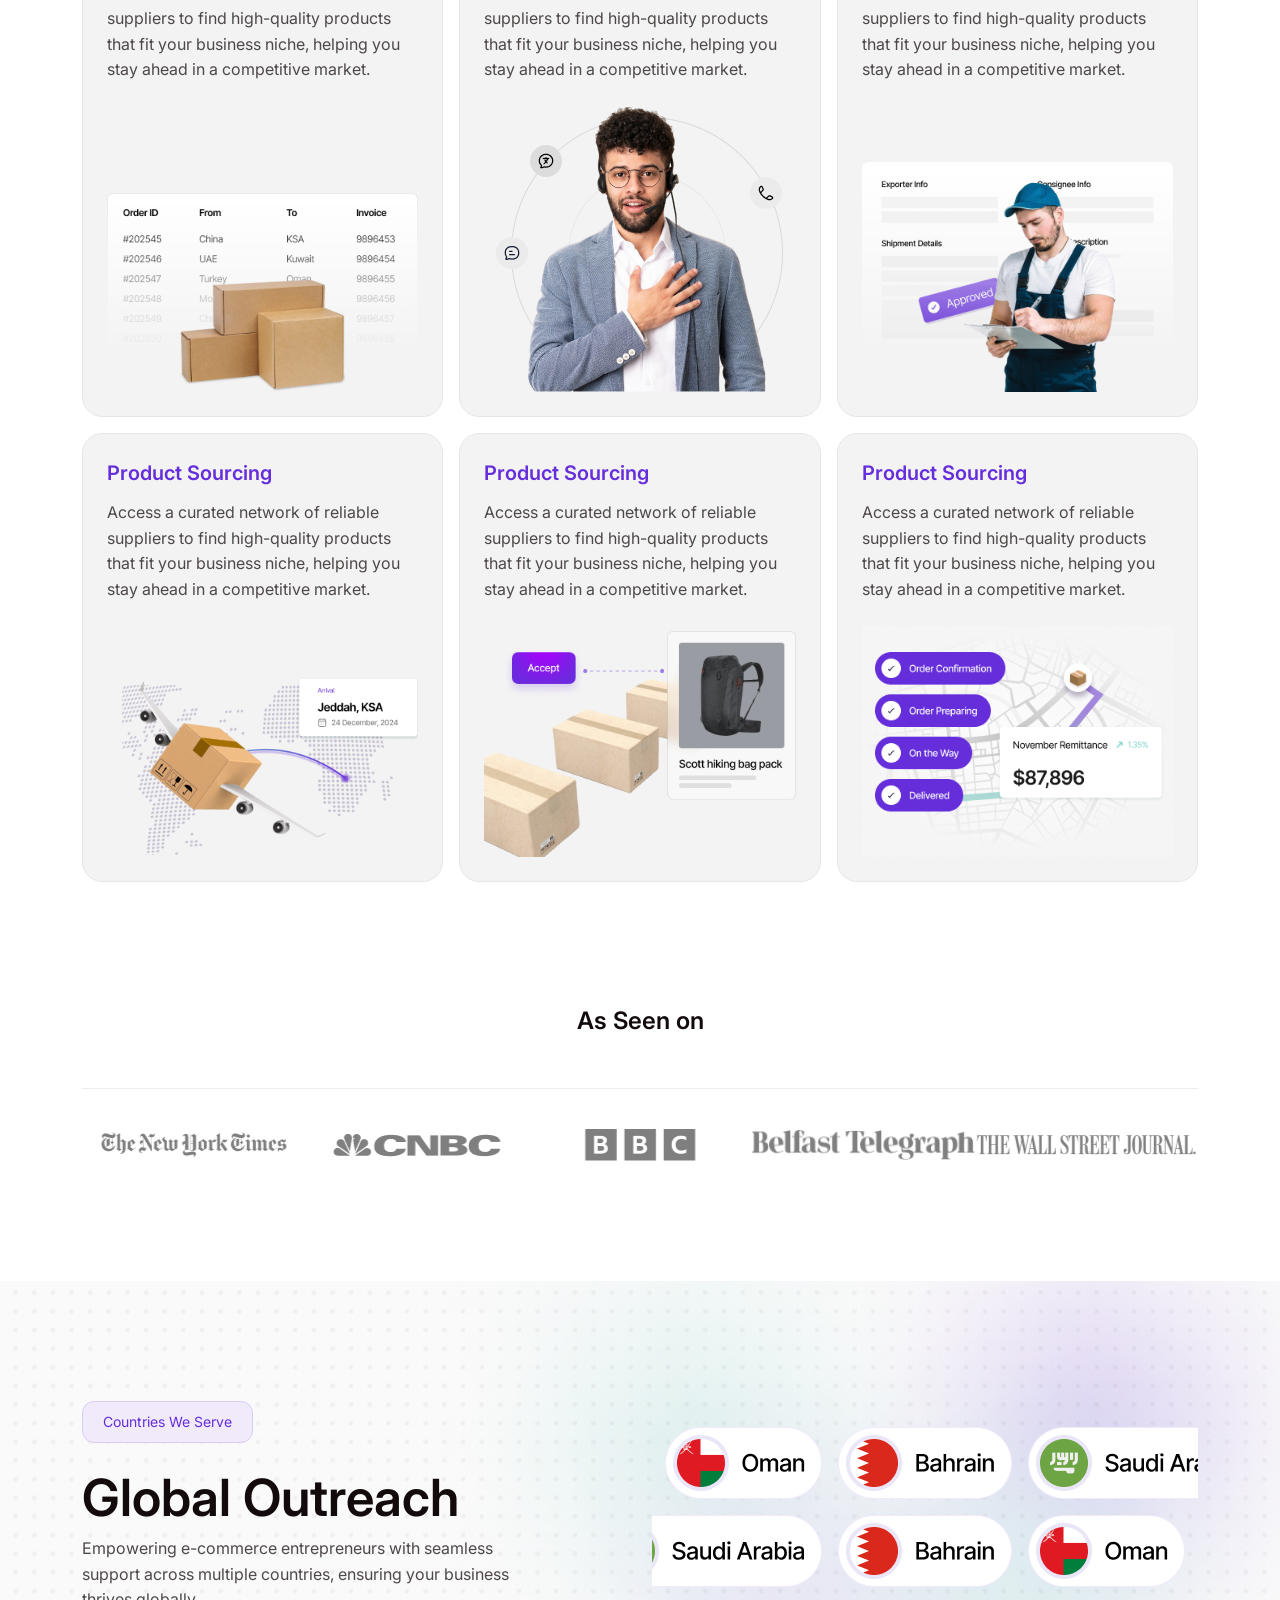
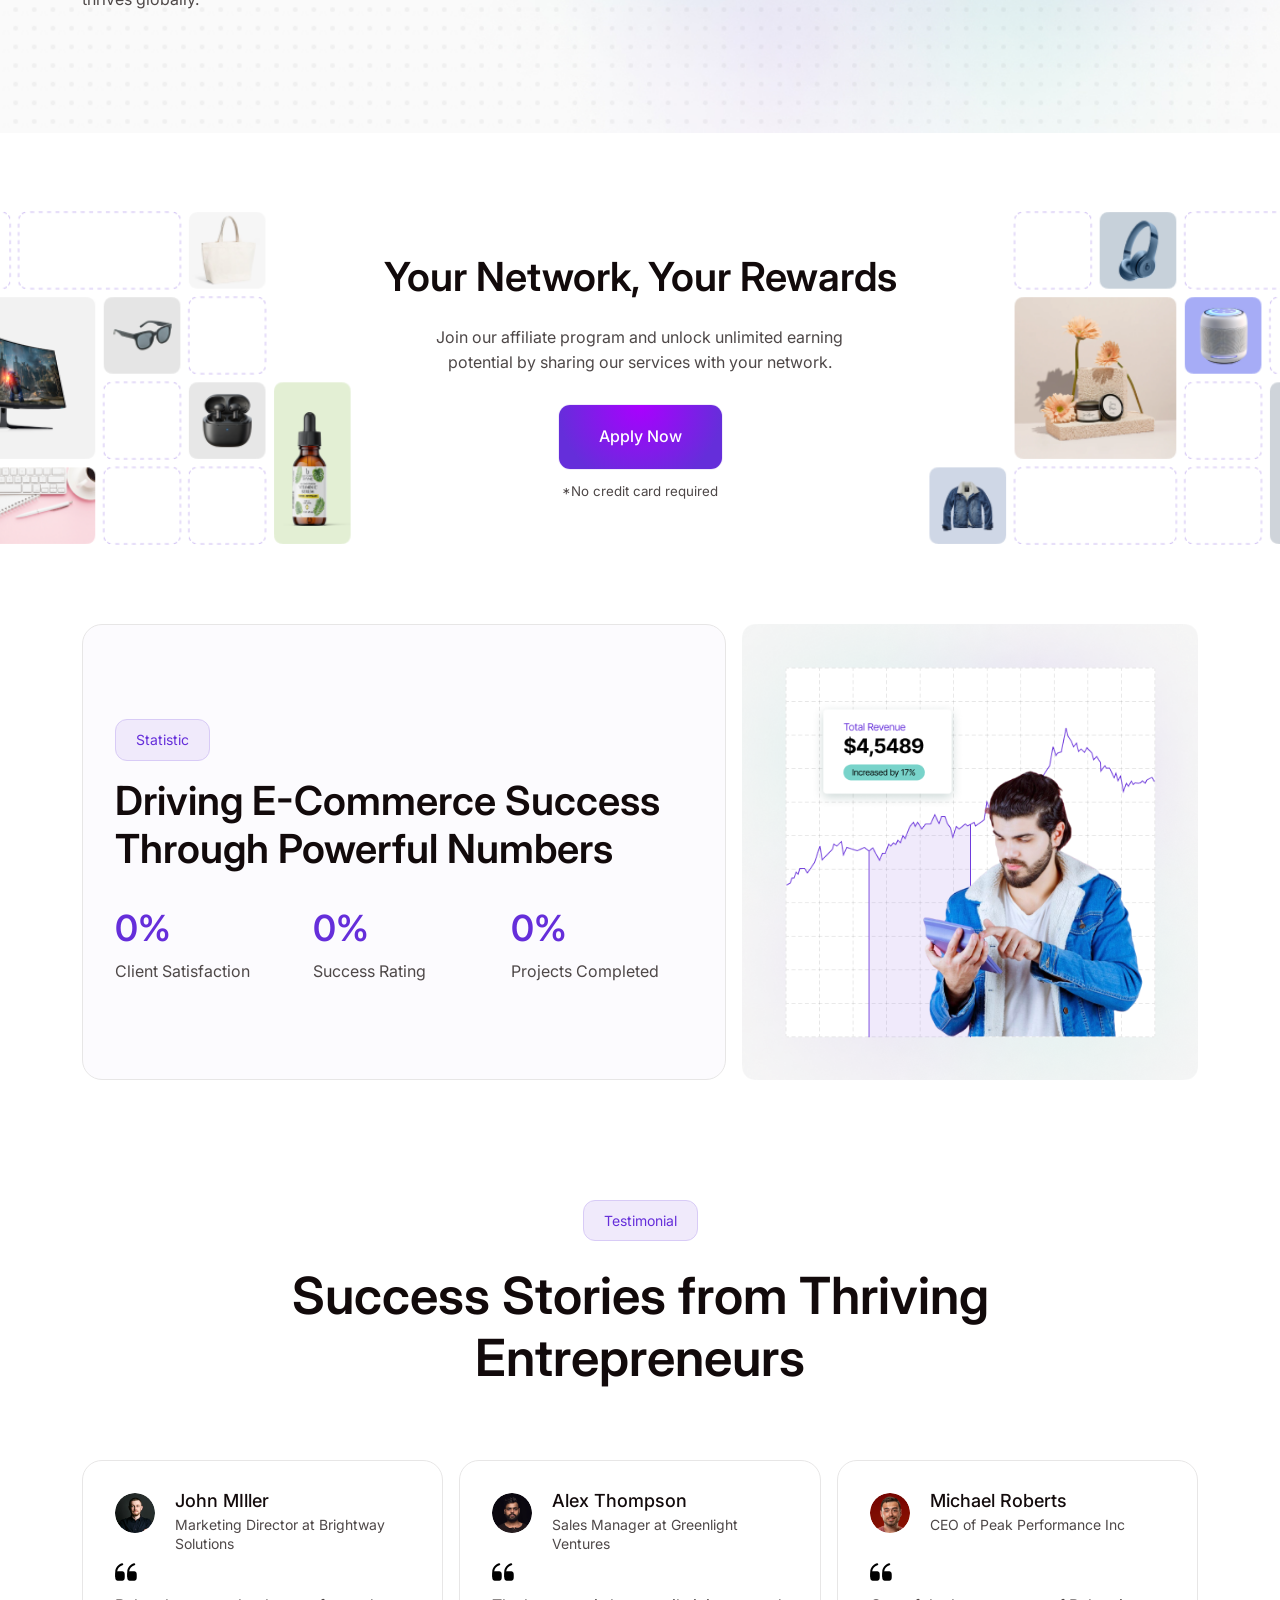
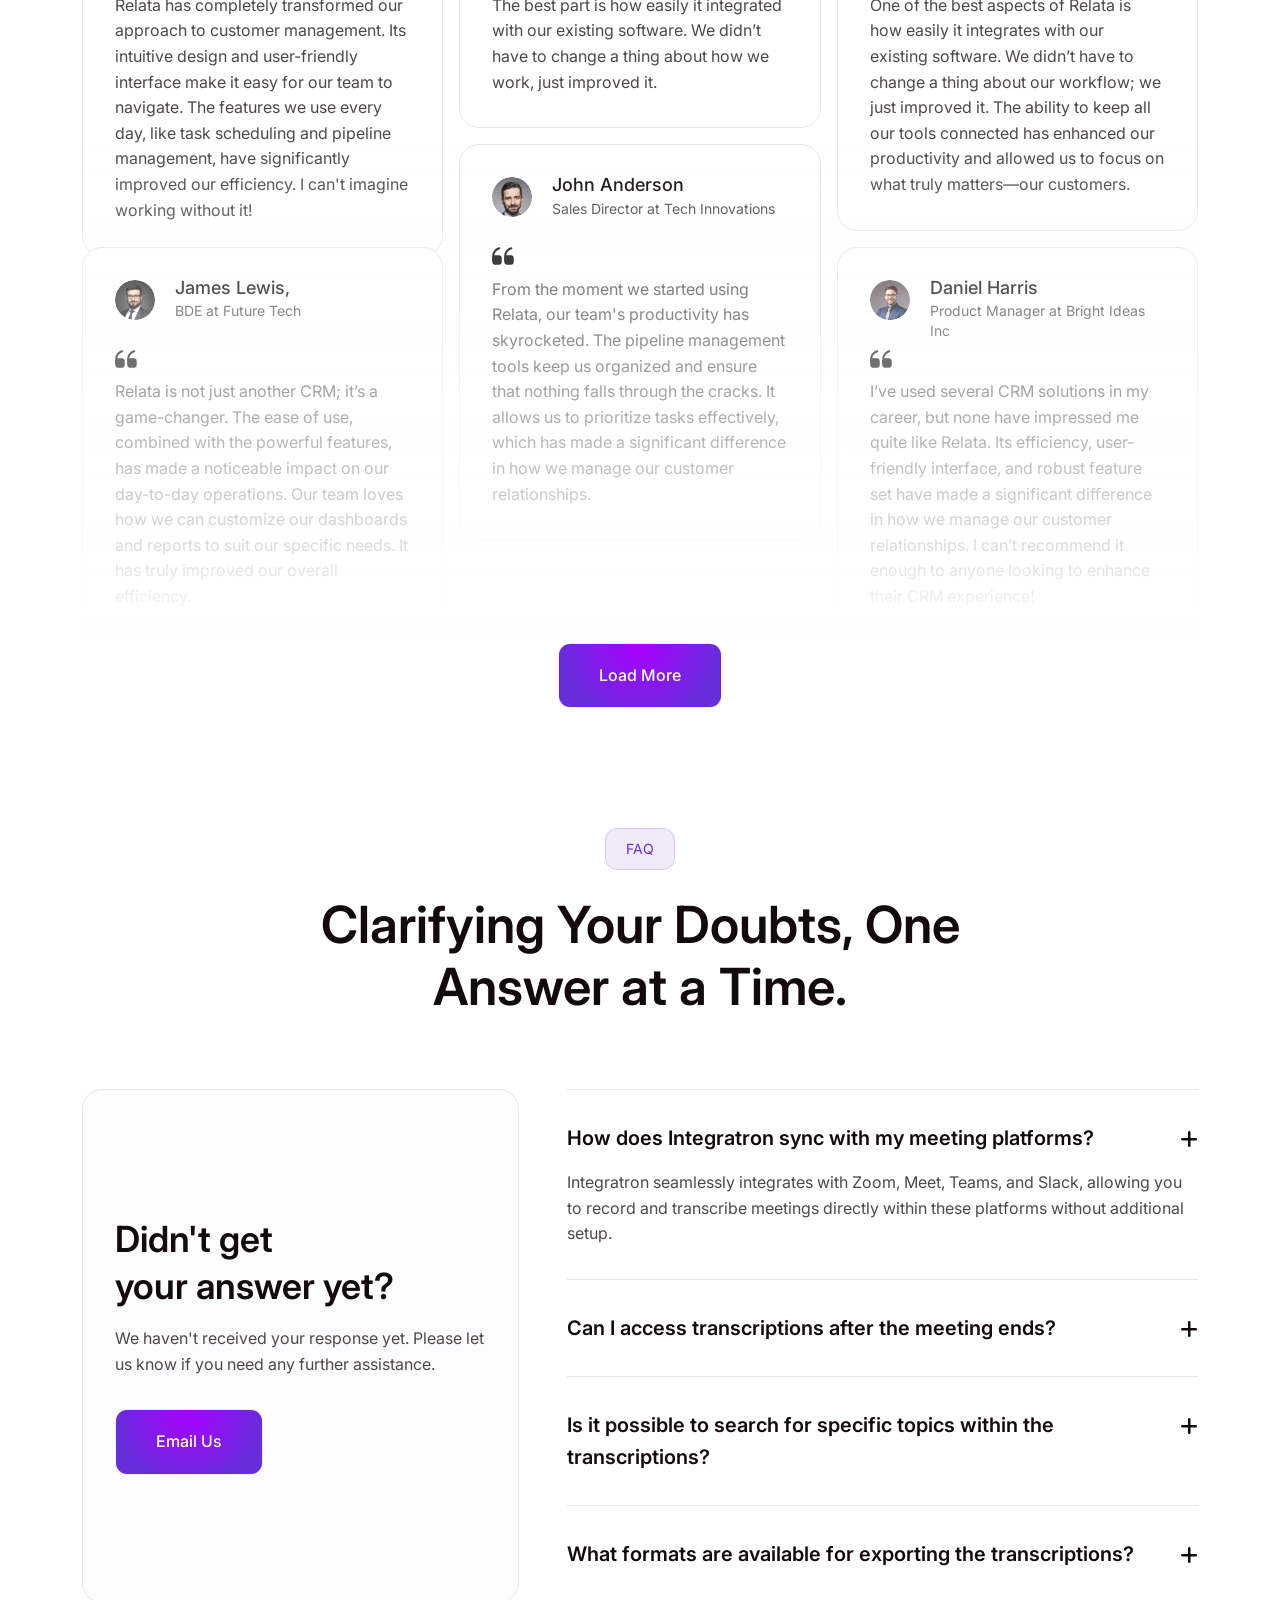
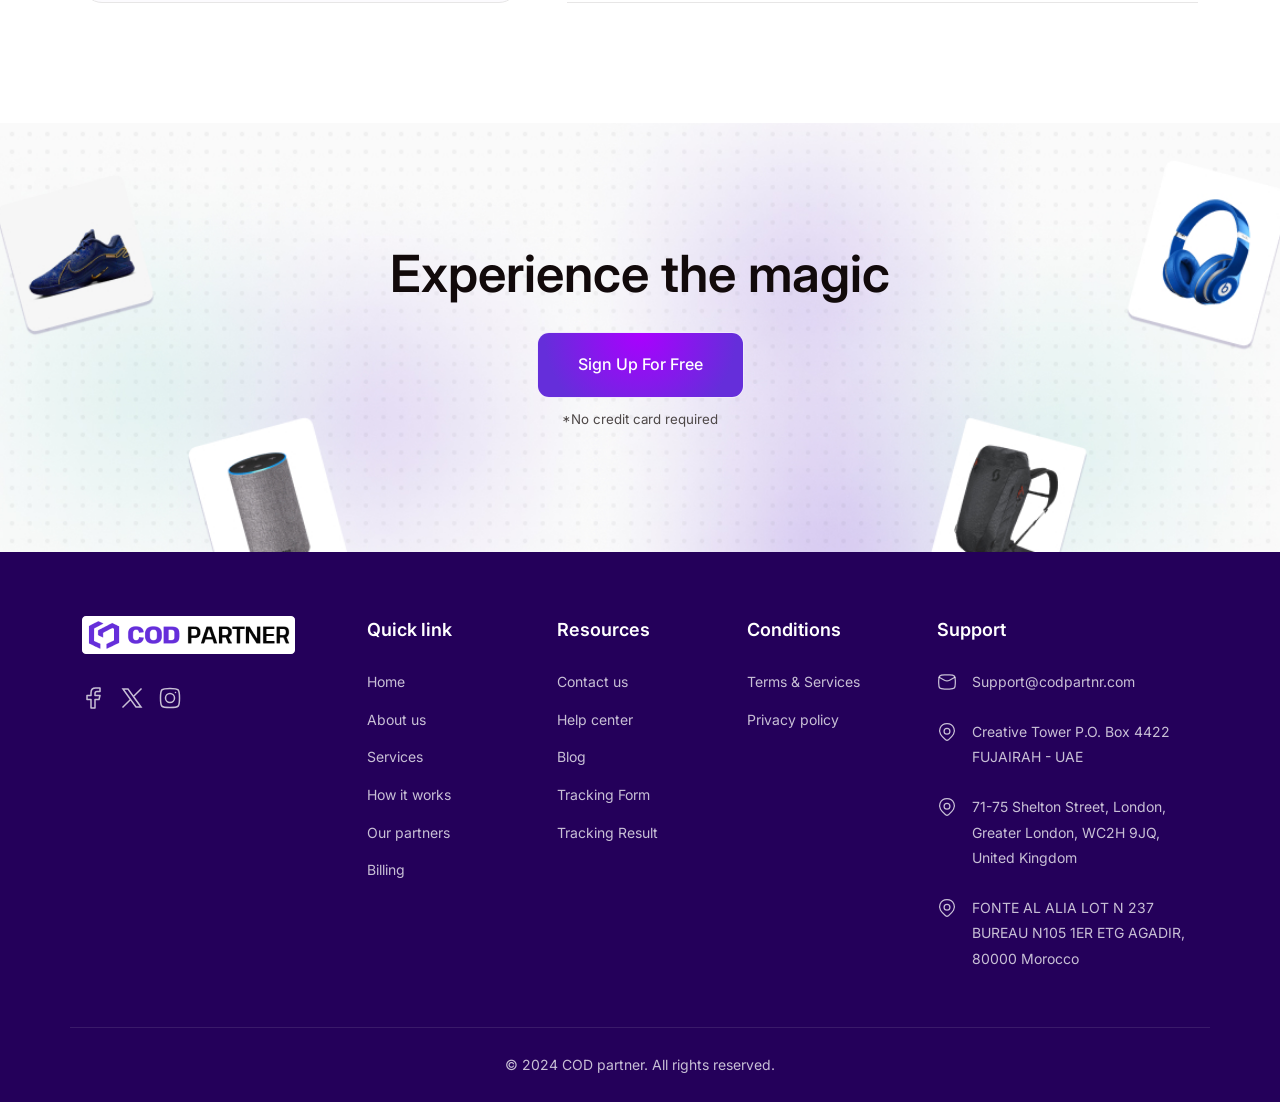
==== commit c90da40e: "Update svg image" ====
--- a/index.html
+++ b/index.html
@@ -252,8 +252,8 @@
                 </div>
             </div>
             <div class="header__image">
-                <img src="./assets/images/header-image.png" data-wow-duration="1.5s" data-wow-delay="1.6s" class="wow fadeInUp ltr-element" alt="">
-                <img src="./assets/images/header-image-rtl.png" data-wow-duration="1.5s" data-wow-delay="1.6s" class="wow fadeInUp rtl-element" alt="">
+                <img src="./assets/images/header-image.svg" data-wow-duration="1.5s" data-wow-delay="1.6s" class="wow fadeInUp ltr-element" alt="">
+                <img src="./assets/images/header-image-rtl.svg" data-wow-duration="1.5s" data-wow-delay="1.6s" class="wow fadeInUp rtl-element" alt="">
             </div>
         </header>
         
